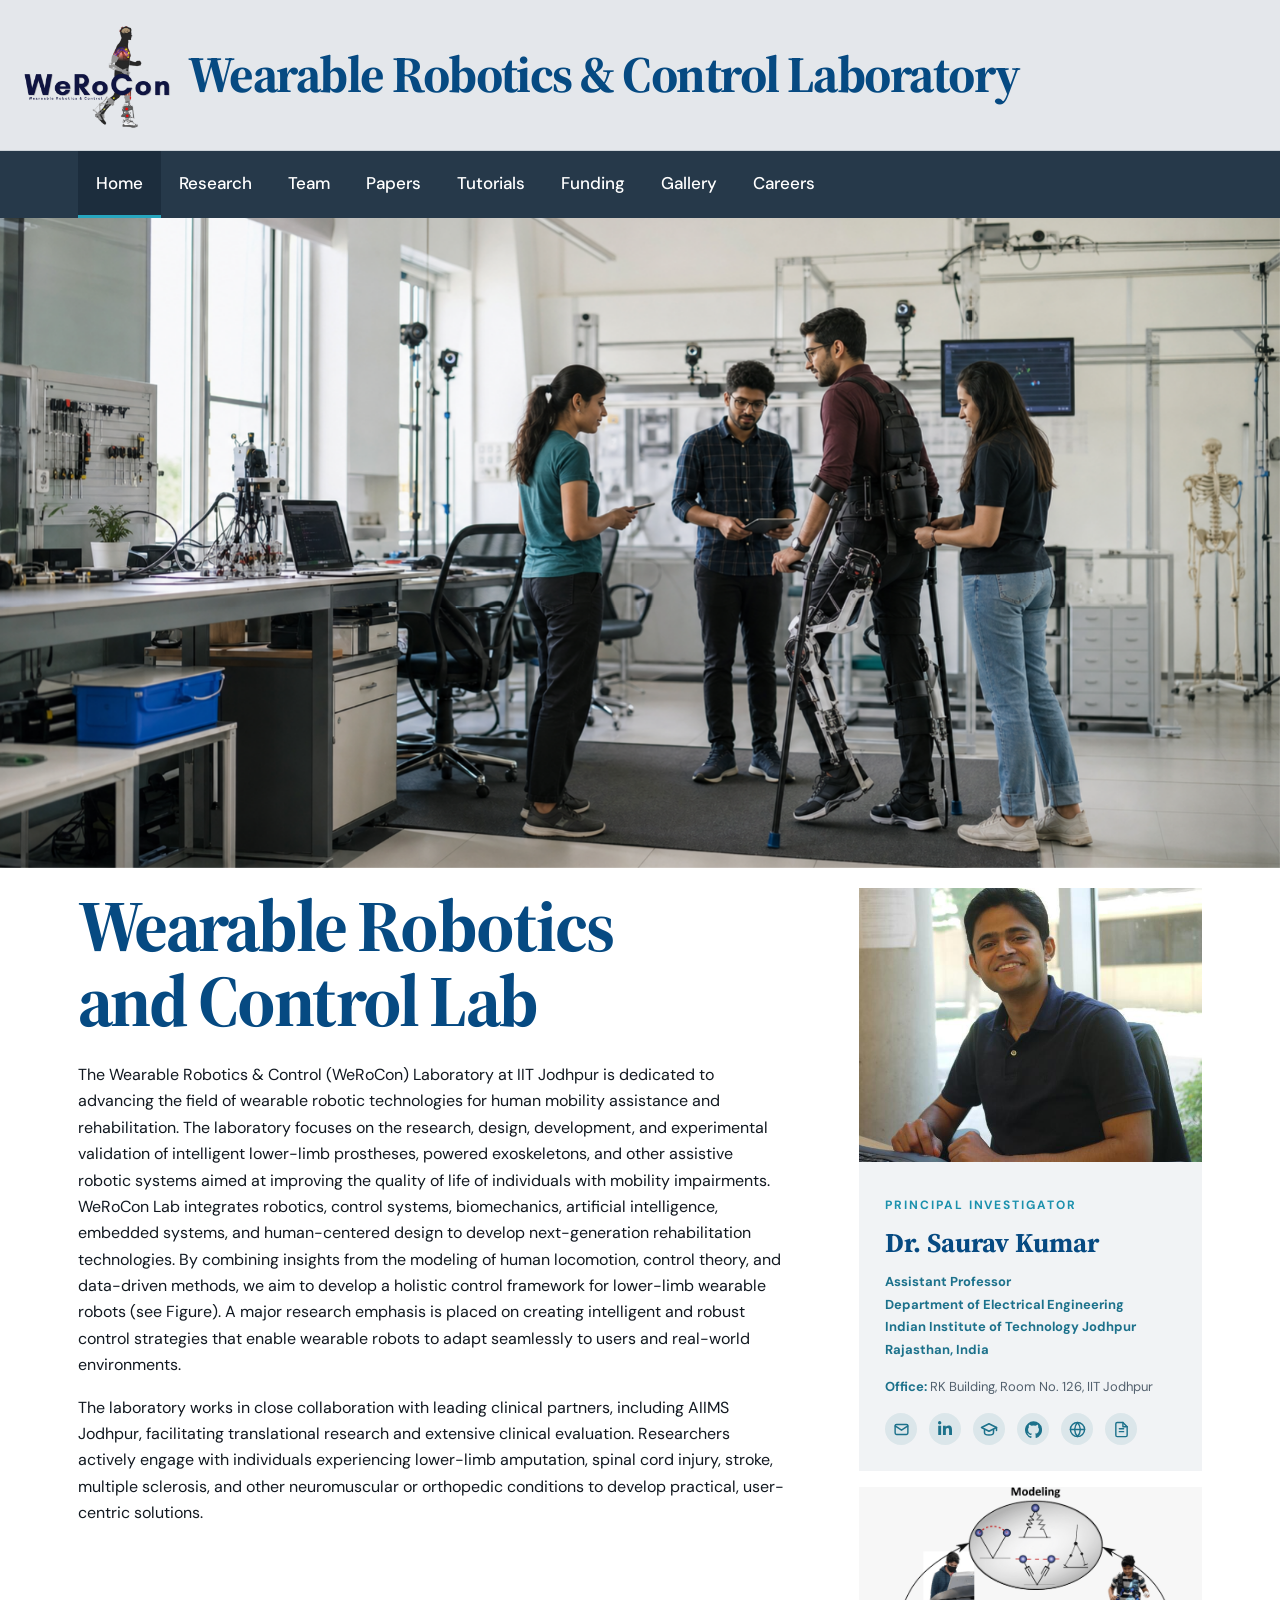
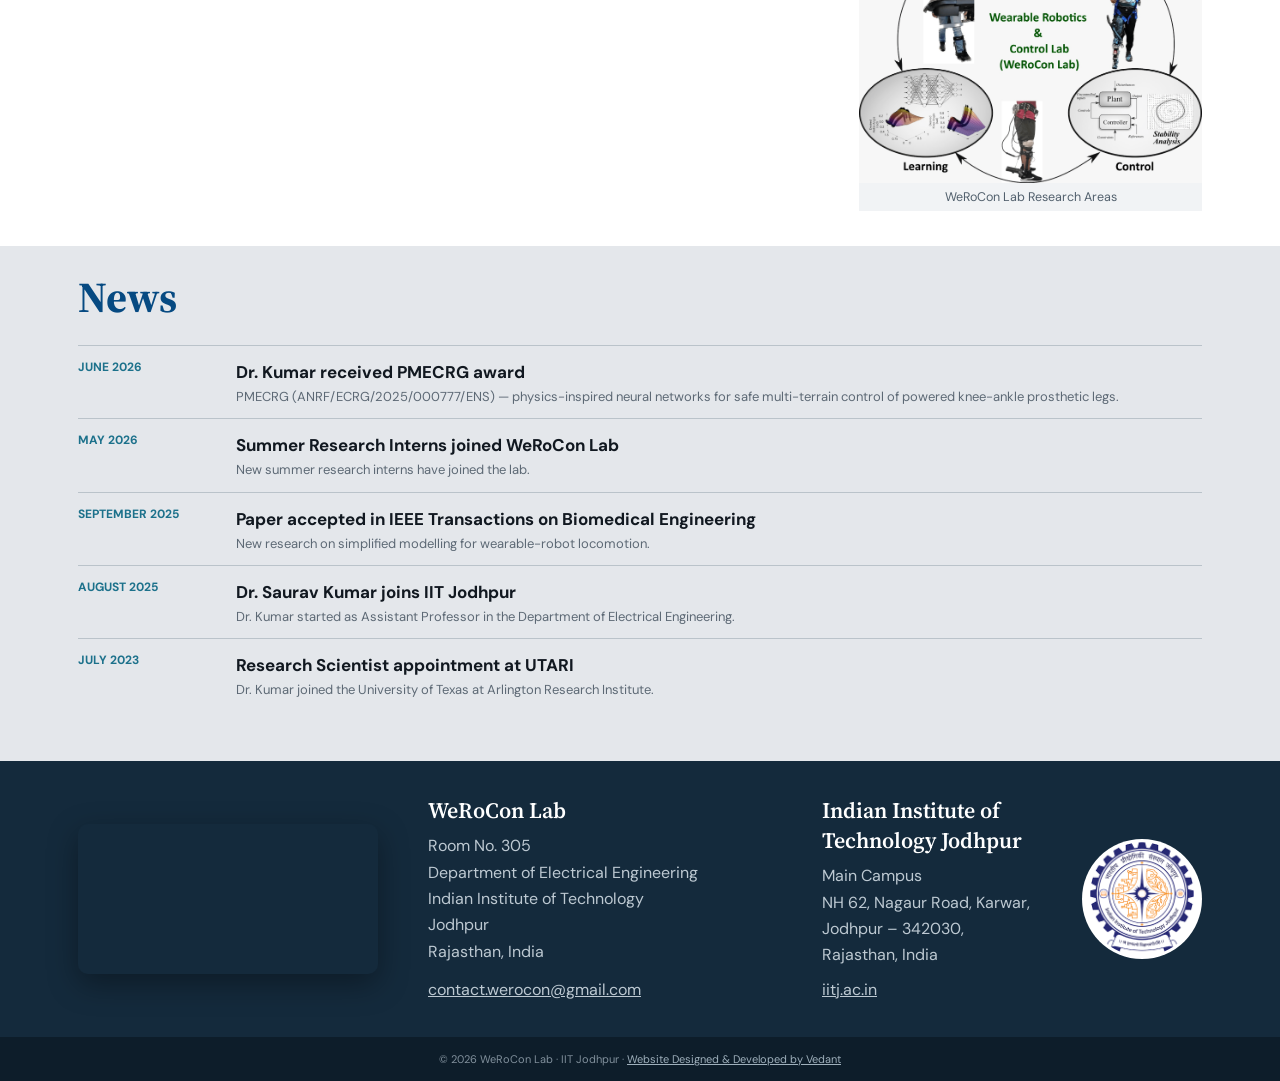
==== index.html @ 1700e0c8 "Refactor footer layout and styles for responsiveness Updated footer layout and styling for improved " ====
<!doctype html><html lang="en"><head><meta charset="utf-8"><meta name="viewport" content="width=device-width,initial-scale=1"><title>WeRoCon Lab | IIT Jodhpur</title><link rel="preconnect" href="https://fonts.googleapis.com"><link rel="preconnect" href="https://fonts.gstatic.com" crossorigin><link href="https://fonts.googleapis.com/css2?family=DM+Sans:wght@400;500;600;700&family=Source+Serif+4:wght@600;700&display=swap" rel="stylesheet"><style>
:root{--blue:#064a82;--black:#111820;--light:#e6e9ed;--muted:#5d6975;--line:#d8dee4;--max:1180px}*{box-sizing:border-box}body{margin:0;color:var(--black);font:16px/1.65 'DM Sans',sans-serif;background:white}a{text-decoration:none;color:inherit}.wrap{max-width:var(--max);margin:auto;padding-left:28px;padding-right:28px}.mast{background:#e4e7eb;border-bottom:1px solid #cbd2d8}.mast .wrap{max-width:none;padding-left:0;padding-right:28px}.mastin{min-height:110px;display:flex;align-items:center;gap:14px}.labmark{width:66px;height:66px}.title strong{display:block;color:var(--blue);font:700 clamp(22px,4vw,56px)/1.08 'Source Serif 4',serif;letter-spacing:-.03em;white-space:nowrap}.title span{color:#57636e;text-transform:uppercase;letter-spacing:.11em;font-size:12px}nav{background:#26394a;color:white;position:sticky;top:0;z-index:10}.navin{display:flex;flex-wrap:wrap}.navin a{padding:18px 18px;border-bottom:3px solid transparent;font-size:17px;font-weight:500}.navin a:hover,.navin a.active{background:#1c2d3d;border-bottom-color:#27a6bf}
.intro{display:grid;grid-template-columns:1.35fr .65fr;gap:70px;padding-top:20px;padding-bottom:35px}.eyebrow{color:#1c91ad;text-transform:uppercase;letter-spacing:.16em;font-weight:700;font-size:12px}h1,h2,h3{font-family:'Source Serif 4',serif}h1{color:var(--blue);font-size:clamp(43px,6vw,73px);line-height:1.02;letter-spacing:-.035em;margin:0 0 25px}.welcome .lead{font-size:20px;color:#435362}.welcome p{max-width:720px}.side-col{align-self:start;display:flex;flex-direction:column;gap:16px}.pi-card{background:#f1f3f5}.cycle-fig{margin:0;background:#f1f3f5;padding:0}.cycle-fig img{width:100%;height:auto;display:block}.cycle-fig figcaption{font-size:12.5px;color:#52606d;text-align:center;padding:4px 6px}.pi-card img{width:100%;aspect-ratio:1.25/1;object-fit:cover;object-position:center 25%}.pi-copy{padding:26px}.pi-card h2{color:var(--blue);font-size:27px;margin:5px 0;white-space:nowrap}.role{font-size:13px;color:#1c718b;font-weight:700;margin-bottom:17px}.pi-card p{font-size:14px;color:#52606d;margin-bottom:0}.profile{display:inline-block;color:var(--blue);font-weight:700;font-size:13px;margin-top:15px}.block{background:#e4e7eb;padding-top:16px;padding-bottom:50px}.block h2{color:var(--blue);font-size:43px;margin:0 0 12px}.socials{display:flex;gap:12px;margin-top:16px}.socials a{color:#1c718b;display:inline-flex;align-items:center;justify-content:center;width:32px;height:32px;border-radius:50%;background:rgba(28,113,139,.1);transition:color .15s ease,transform .15s ease,background .15s ease}.socials a:hover{background:rgba(6,74,130,.14);color:var(--blue);transform:translateY(-2px)}.socials svg{display:block}.pi-office{font-size:13px;color:#52606d;margin-top:14px}.pi-office b{color:#1c718b}.news-item{display:grid;grid-template-columns:130px 1fr;gap:28px;border-top:1px solid #bac3ca;padding:12px 0}.date{color:#1c718b;font-size:12px;font-weight:700}.news-item h3{font-family:'DM Sans';font-size:17px;margin:0 0 2px}.news-item p{color:var(--muted);font-size:13px;line-height:1.4;margin:0;white-space:nowrap;overflow:hidden;text-overflow:ellipsis}.tag{font-size:10px;letter-spacing:.1em;text-transform:uppercase;border:1px solid #aab4bd;border-radius:16px;padding:4px 10px;height:max-content}
footer{background:#142a3c;color:#d5dce2}
.footin{display:grid;grid-template-columns:auto 1fr auto;gap:50px;align-items:stretch;padding-top:26px;padding-bottom:26px}.lab-video{align-self:center}
.foot-link{display:inline-block;margin-top:8px}.address{display:flex;flex-direction:column;justify-content:space-between}.iitj .foot-body{display:flex;flex-direction:column;justify-content:space-between;flex:1}
.iitj{max-width:380px}
.lab-video{height:150px;width:auto;max-width:100%;border-radius:10px;display:block;box-shadow:0 10px 30px rgba(0,0,0,.35)}
.address small,.iitj small{display:block;color:#84a2b8;text-transform:uppercase;letter-spacing:.15em;margin-bottom:10px;font-size:12px}
.address strong{display:block;color:white;font:600 22px 'Source Serif 4';margin-bottom:8px}
.address p{margin:0;color:#bdc9d2}
.iitj b{display:block;font:600 22px 'Source Serif 4';color:white;margin-bottom:8px}
.iitj span{font-size:16px;color:#bdc9d2;line-height:1.65}
.iitj .official-logo{display:block;flex-shrink:0;width:120px;height:120px;object-fit:contain;background:white;border-radius:50%;padding:3px;margin-top:44px}
.copyright{background:#0d1d2a;text-align:center;padding:13px;color:#81909c;font-size:11px}
@media(max-width:820px){.intro{grid-template-columns:1fr;gap:45px}.side-col{max-width:520px}.news-item{grid-template-columns:1fr}.tag{display:none}.footin{grid-template-columns:1fr;padding-top:50px;padding-bottom:50px}.lab-video{height:auto;width:100%;max-width:420px}.iitj{justify-self:start;text-align:left}}@media(max-width:540px){.mastin{min-height:90px}.labmark{width:54px}.title strong{white-space:normal}.title span{font-size:9px}.navin a{padding:12px 10px;font-size:13px}.intro{padding-top:20px}.iitj .official-logo{width:80px;height:80px}}
</style>
<style>
/* Hero photo entrance + slow ambient zoom */
@keyframes heroEntrance{
  0%{opacity:0;transform:scale(1.08);filter:blur(6px);}
  100%{opacity:1;transform:scale(1);filter:blur(0);}
}
@keyframes heroDrift{
  0%{transform:scale(1) translateX(0);}
  50%{transform:scale(1.06) translateX(-1%);}
  100%{transform:scale(1) translateX(0);}
}
.hero-photo{
  animation:heroEntrance 1.4s cubic-bezier(.22,1,.36,1) both,
            heroDrift 18s ease-in-out 1.4s infinite;
  transform-origin:center;
  will-change:transform,opacity,filter;
}
@media (prefers-reduced-motion: reduce){
  .hero-photo{animation:none;}
}
</style><style>.brand-logo{width:240px;height:108px;object-fit:contain;object-position:left center}.hero-photo{display:block;width:100%;height:min(54vw,650px);min-height:340px;object-fit:cover;object-position:center}@media(max-width:540px){.brand-logo{width:165px;height:75px}.hero-photo{min-height:250px}}</style></head><body>
<header class="mast"><div class="mastin" style="padding-left:24px"><div style="display:flex;align-items:center;gap:14px"><img class="brand-logo" style="width:150px;height:auto;object-fit:contain" src="werocon-logo.png" alt="WeRoCon logo"><div class="title"><strong>Wearable Robotics &amp; Control Laboratory</strong></div></div></div></header>
<nav><div class="wrap navin"><a class="active" href="index.html">Home</a><a href="research.html">Research</a><a href="team.html">Team</a><a href="papers.html">Papers</a><a href="tutorials.html">Tutorials</a><a href="funding.html">Funding</a><a href="gallery.html">Gallery</a><a href="careers.html">Careers</a></div></nav><img class="hero-photo" src="lab-hero.png" alt="Researchers working with a wearable robot in the laboratory">
<main><section class="wrap intro"><article class="welcome"><h1>Wearable Robotics<br>and Control Lab</h1><p style="margin-bottom:0">The Wearable Robotics &amp; Control (WeRoCon) Laboratory at IIT Jodhpur is dedicated to advancing the field of wearable robotic technologies for human mobility assistance and rehabilitation. The laboratory focuses on the research, design, development, and experimental validation of intelligent lower-limb prostheses, powered exoskeletons, and other assistive robotic systems aimed at improving the quality of life of individuals with mobility impairments. WeRoCon Lab integrates robotics, control systems, biomechanics, artificial intelligence, embedded systems, and human-centered design to develop next-generation rehabilitation technologies. By combining insights from the modeling of human locomotion, control theory, and data-driven methods, we aim to develop a holistic control framework for lower-limb wearable robots (see Figure). A major research emphasis is placed on creating intelligent and robust control strategies that enable wearable robots to adapt seamlessly to users and real-world environments.</p><p>The laboratory works in close collaboration with leading clinical partners, including AIIMS Jodhpur, facilitating translational research and extensive clinical evaluation. Researchers actively engage with individuals experiencing lower-limb amputation, spinal cord injury, stroke, multiple sclerosis, and other neuromuscular or orthopedic conditions to develop practical, user-centric solutions.</p></article><aside class="side-col"><div class="pi-card"><img src="saurav.png" alt="Dr Saurav Kumar"><div class="pi-copy"><div class="eyebrow">Principal Investigator</div><h2>Dr. Saurav Kumar</h2><div class="role" style="line-height:1.75;margin-bottom:0">Assistant Professor<br>Department of Electrical Engineering<br>Indian Institute of Technology Jodhpur<br>Rajasthan, India</div><div class="pi-office"><b>Office:</b> RK Building, Room No. 126, IIT Jodhpur</div><div class="socials"><a href="mailto:sauravk@iitj.ac.in" aria-label="Email"><svg viewBox="0 0 24 24" width="17" height="17" fill="none" stroke="currentColor" stroke-width="2" stroke-linecap="round" stroke-linejoin="round" aria-hidden="true"><rect x="3" y="5" width="18" height="14" rx="2"/><path d="m3 7 9 6 9-6"/></svg></a><a href="https://www.linkedin.com/in/sauravk1/" target="_blank" rel="noreferrer" aria-label="LinkedIn"><svg viewBox="0 0 448 512" width="16" height="16" fill="currentColor" aria-hidden="true"><path d="M100.28 448H7.4V148.9h92.88zM53.79 108.1C24.09 108.1 0 83.5 0 53.8a53.79 53.79 0 0 1 107.58 0c0 29.7-24.1 54.3-53.79 54.3zM447.9 448h-92.68V302.4c0-34.7-.7-79.2-48.29-79.2-48.29 0-55.69 37.7-55.69 76.7V448h-92.78V148.9h89.08v40.8h1.3c12.4-23.5 42.69-48.3 87.88-48.3 94 0 111.28 61.9 111.28 142.3z"/></svg></a><a href="https://scholar.google.com/citations?user=i-DtMzcAAAAJ&amp;hl=en" target="_blank" rel="noreferrer" aria-label="Google Scholar"><svg viewBox="0 0 24 24" width="18" height="18" fill="none" stroke="currentColor" stroke-width="2" stroke-linecap="round" stroke-linejoin="round" aria-hidden="true"><path d="M22 10 12 5 2 10l10 5 10-5z"/><path d="M6 12.5V17c0 1.7 2.7 3 6 3s6-1.3 6-3v-4.5"/><path d="M22 10v4"/></svg></a><a href="https://github.com/sauravk" target="_blank" rel="noreferrer" aria-label="GitHub"><svg viewBox="0 0 24 24" width="17" height="17" fill="currentColor" aria-hidden="true"><path d="M12 .5a12 12 0 0 0-3.79 23.39c.6.11.82-.26.82-.58v-2.03c-3.34.72-4.04-1.61-4.04-1.61-.55-1.39-1.34-1.76-1.34-1.76-1.09-.75.08-.73.08-.73 1.21.08 1.84 1.24 1.84 1.24 1.07 1.83 2.81 1.3 3.49.99.11-.78.42-1.3.76-1.6-2.67-.3-5.47-1.33-5.47-5.93 0-1.31.47-2.38 1.24-3.22-.12-.31-.54-1.52.12-3.18 0 0 1.01-.32 3.3 1.23a11.5 11.5 0 0 1 6 0c2.29-1.55 3.3-1.23 3.3-1.23.66 1.66.24 2.87.12 3.18.77.84 1.24 1.91 1.24 3.22 0 4.61-2.81 5.63-5.49 5.93.43.37.82 1.1.82 2.22v3.29c0 .32.22.7.83.58A12 12 0 0 0 12 .5z"/></svg></a><a href="https://sites.google.com/view/sauravkr/home" target="_blank" rel="noreferrer" aria-label="Personal website"><svg viewBox="0 0 24 24" width="17" height="17" fill="none" stroke="currentColor" stroke-width="2" stroke-linecap="round" stroke-linejoin="round" aria-hidden="true"><circle cx="12" cy="12" r="10"/><path d="M2 12h20"/><path d="M12 2a15.3 15.3 0 0 1 4 10 15.3 15.3 0 0 1-4 10 15.3 15.3 0 0 1-4-10 15.3 15.3 0 0 1 4-10z"/></svg></a><a href="https://drive.google.com/file/d/1aX9AjcbVFB9gWeaWd67H2MQp5Xzf6XrU/view?usp=sharing" target="_blank" rel="noreferrer" aria-label="CV"><svg viewBox="0 0 24 24" width="17" height="17" fill="none" stroke="currentColor" stroke-width="2" stroke-linecap="round" stroke-linejoin="round" aria-hidden="true"><path d="M14 2H6a2 2 0 0 0-2 2v16a2 2 0 0 0 2 2h12a2 2 0 0 0 2-2V8z"/><path d="M14 2v6h6"/><path d="M9 15h6"/><path d="M9 11h6"/></svg></a></div></div></div><figure class="cycle-fig"><img src="lab-cycle.png" alt="WeRoCon Lab research cycle: modeling, learning and control of wearable robots"><figcaption>WeRoCon Lab Research Areas</figcaption></figure></aside></section>
<section class="block"><div class="wrap"><h2>News</h2><article class="news-item"><time class="date">JUNE 2026</time><div><h3><a href="https://prism.serbonline.in/SRProposalDetails/c30d04090302be18605d83a7a1416ad24b0103af0312696cb60ad847810763b3fa5cf920b20b4ebc3e819732959107619412895b3c735ddac4195c4193c9f748e2439c99993b70224e1d00e8aeb9c7fdfe79f48dcf55b22f5574cf79" target="_blank" rel="noreferrer" style="color:inherit">Dr. Kumar received PMECRG award</a></h3><p>PMECRG (ANRF/ECRG/2025/000777/ENS) — physics-inspired neural networks for safe multi-terrain control of powered knee-ankle prosthetic legs.</p></div></article><article class="news-item"><time class="date">MAY 2026</time><div><h3>Summer Research Interns joined WeRoCon Lab</h3><p>New summer research interns have joined the lab.</p></div></article><article class="news-item"><time class="date">SEPTEMBER 2025</time><div><h3>Paper accepted in IEEE Transactions on Biomedical Engineering</h3><p>New research on simplified modelling for wearable-robot locomotion.</p></div></article><article class="news-item"><time class="date">AUGUST 2025</time><div><h3><a href="https://iitj.ac.in/People/Profile/b95f072b-c6e6-429f-8061-eb2500a51876" target="_blank" rel="noreferrer" style="color:inherit">Dr. Saurav Kumar joins IIT Jodhpur</a></h3><p>Dr. Kumar started as Assistant Professor in the Department of Electrical Engineering.</p></div></article><article class="news-item"><time class="date">JULY 2023</time><div><h3>Research Scientist appointment at UTARI</h3><p>Dr. Kumar joined the University of Texas at Arlington Research Institute.</p></div></article></div></section>
</main>
<footer><div class="wrap footin" style="grid-template-columns:auto 1fr auto;gap:50px;padding-top:34px;padding-bottom:34px"><video class="lab-video" src="werocon-video.mp4" autoplay muted loop playsinline></video><div class="address"><div class="foot-body"><strong>WeRoCon Lab</strong><p>Room No. 305<br>Department of Electrical Engineering<br>Indian Institute of Technology<br>Jodhpur<br>Rajasthan, India</p></div><a class="foot-link" href="mailto:contact.werocon@gmail.com" style="color:#bdc9d2;text-decoration:underline">contact.werocon@gmail.com</a></div><div class="iitj" style="display:flex;align-items:stretch;gap:16px;text-align:left;flex-direction:row-reverse"><a href="https://www.iitj.ac.in/" target="_blank" rel="noreferrer" style="align-self:flex-start"><img class="official-logo" src="iitj-logo.png" alt="Official IIT Jodhpur logo"></a><div class="foot-body"><b>Indian Institute of Technology Jodhpur</b><span style="font-size:16px;color:#bdc9d2;line-height:1.65;display:block">Main Campus<br>NH 62, Nagaur Road, Karwar,<br>Jodhpur – 342030,<br>Rajasthan, India</span><a class="foot-link" href="https://www.iitj.ac.in/" target="_blank" rel="noreferrer" style="color:#bdc9d2;text-decoration:underline">iitj.ac.in</a></div></div></div><div class="copyright">© 2026 WeRoCon Lab · IIT Jodhpur · <a href="https://vedantxsh23.github.io/Portfolio_vedant/vedant-portfolio.html#projects" target="_blank" rel="noreferrer" style="color:#9fb0bc;text-decoration:underline">Website Designed &amp; Developed by Vedant</a></div></footer>
</body></html>
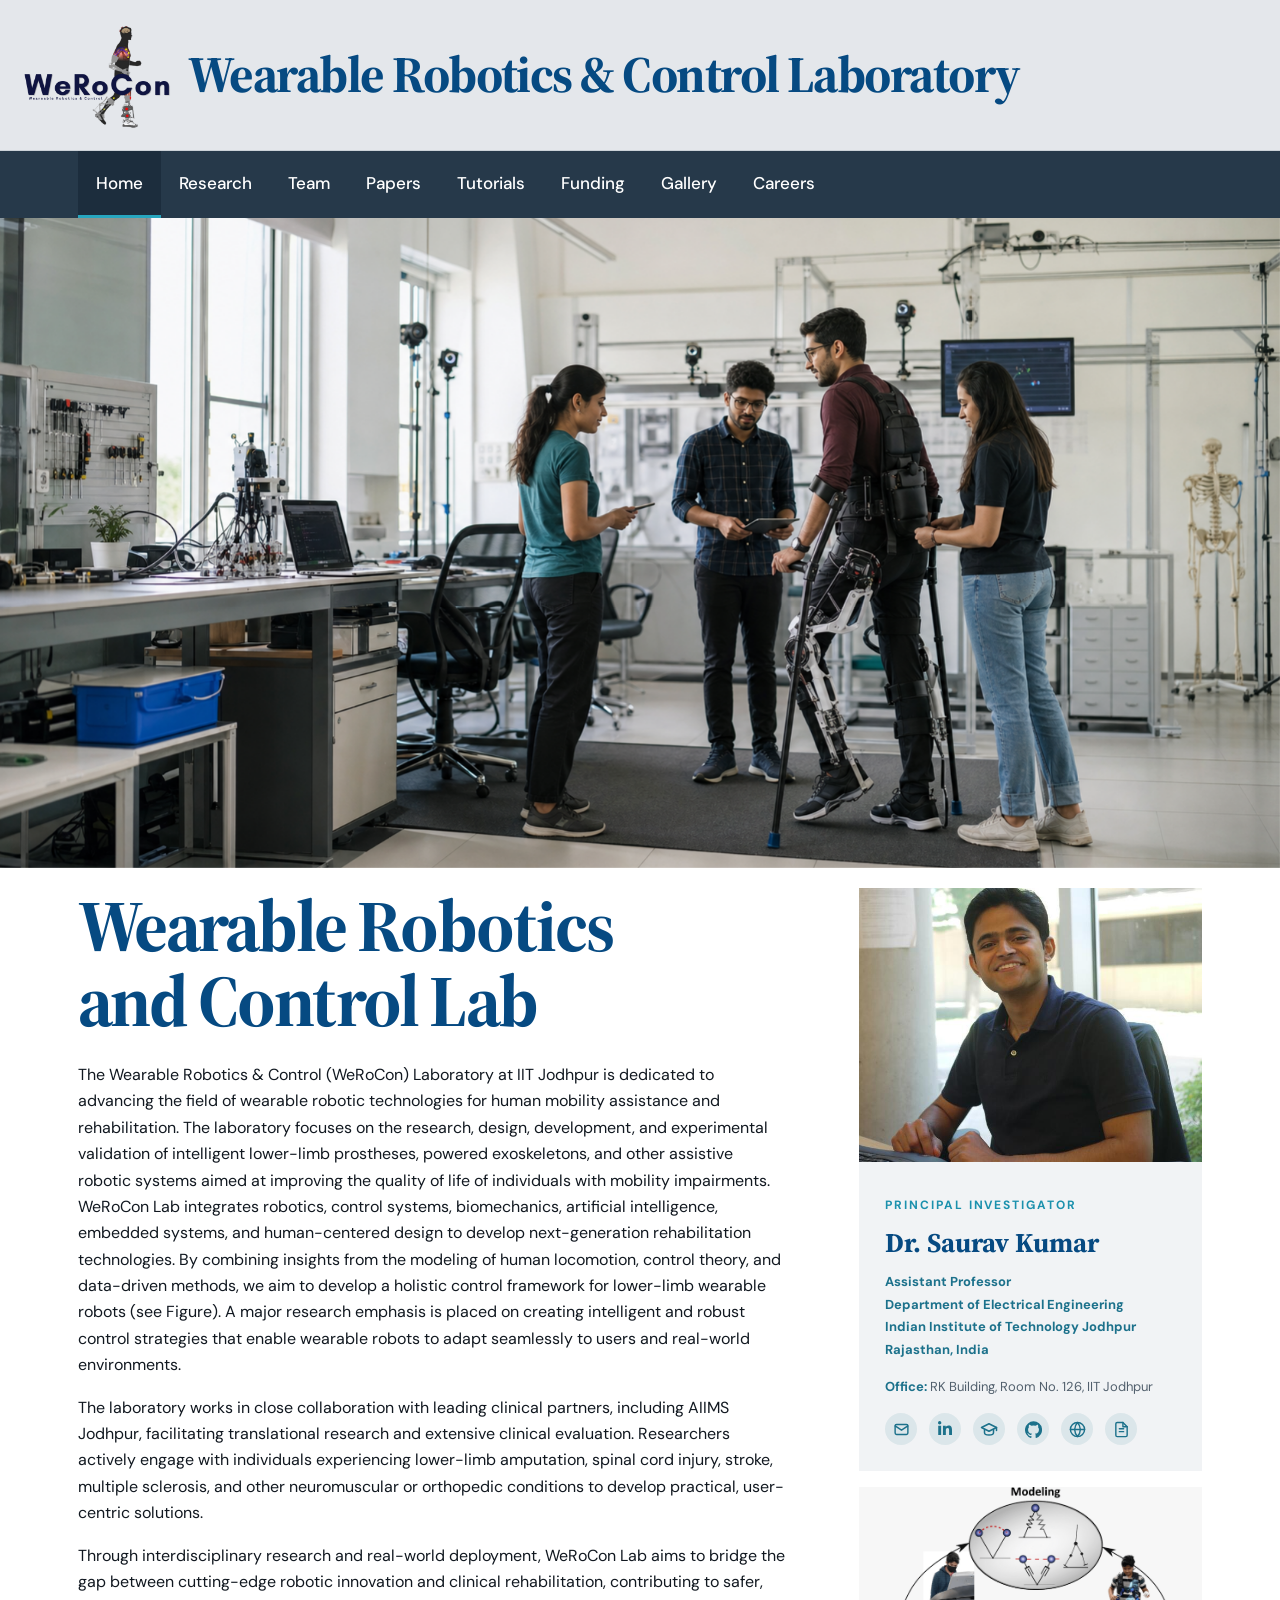
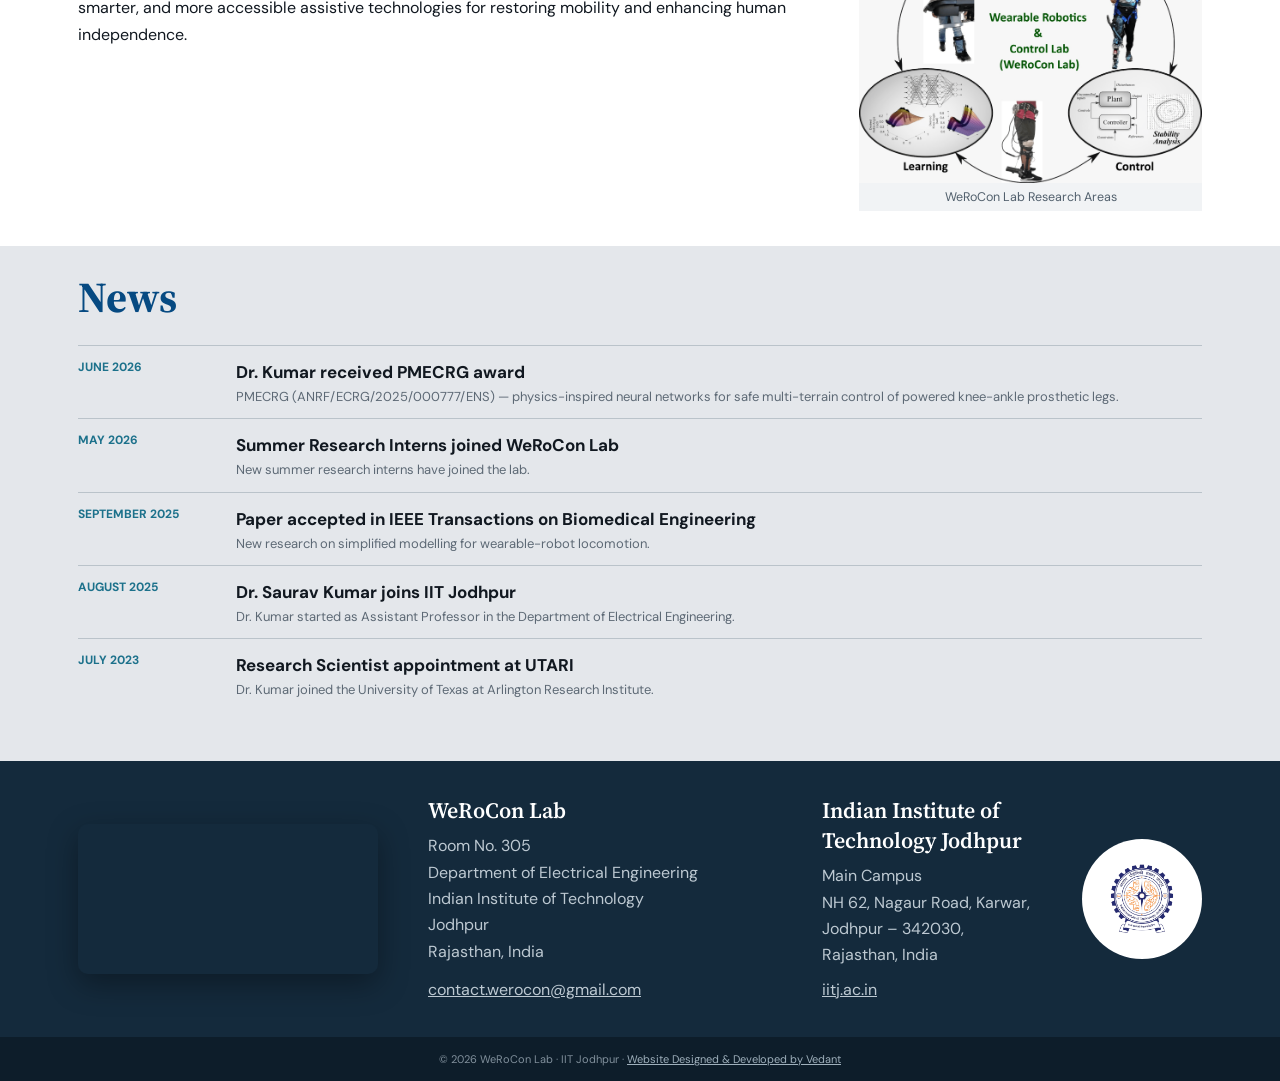
==== commit 7ee17197: "Fix HTML structure and add missing closing tags" ====
--- a/index.html
+++ b/index.html
@@ -38,7 +38,7 @@
 </style><style>.brand-logo{width:240px;height:108px;object-fit:contain;object-position:left center}.hero-photo{display:block;width:100%;height:min(54vw,650px);min-height:340px;object-fit:cover;object-position:center}@media(max-width:540px){.brand-logo{width:165px;height:75px}.hero-photo{min-height:250px}}</style></head><body>
 <header class="mast"><div class="mastin" style="padding-left:24px"><div style="display:flex;align-items:center;gap:14px"><img class="brand-logo" style="width:150px;height:auto;object-fit:contain" src="werocon-logo.png" alt="WeRoCon logo"><div class="title"><strong>Wearable Robotics &amp; Control Laboratory</strong></div></div></div></header>
 <nav><div class="wrap navin"><a class="active" href="index.html">Home</a><a href="research.html">Research</a><a href="team.html">Team</a><a href="papers.html">Papers</a><a href="tutorials.html">Tutorials</a><a href="funding.html">Funding</a><a href="gallery.html">Gallery</a><a href="careers.html">Careers</a></div></nav><img class="hero-photo" src="lab-hero.png" alt="Researchers working with a wearable robot in the laboratory">
-<main><section class="wrap intro"><article class="welcome"><h1>Wearable Robotics<br>and Control Lab</h1><p style="margin-bottom:0">The Wearable Robotics &amp; Control (WeRoCon) Laboratory at IIT Jodhpur is dedicated to advancing the field of wearable robotic technologies for human mobility assistance and rehabilitation. The laboratory focuses on the research, design, development, and experimental validation of intelligent lower-limb prostheses, powered exoskeletons, and other assistive robotic systems aimed at improving the quality of life of individuals with mobility impairments. WeRoCon Lab integrates robotics, control systems, biomechanics, artificial intelligence, embedded systems, and human-centered design to develop next-generation rehabilitation technologies. By combining insights from the modeling of human locomotion, control theory, and data-driven methods, we aim to develop a holistic control framework for lower-limb wearable robots (see Figure). A major research emphasis is placed on creating intelligent and robust control strategies that enable wearable robots to adapt seamlessly to users and real-world environments.</p><p>The laboratory works in close collaboration with leading clinical partners, including AIIMS Jodhpur, facilitating translational research and extensive clinical evaluation. Researchers actively engage with individuals experiencing lower-limb amputation, spinal cord injury, stroke, multiple sclerosis, and other neuromuscular or orthopedic conditions to develop practical, user-centric solutions.</p></article><aside class="side-col"><div class="pi-card"><img src="saurav.png" alt="Dr Saurav Kumar"><div class="pi-copy"><div class="eyebrow">Principal Investigator</div><h2>Dr. Saurav Kumar</h2><div class="role" style="line-height:1.75;margin-bottom:0">Assistant Professor<br>Department of Electrical Engineering<br>Indian Institute of Technology Jodhpur<br>Rajasthan, India</div><div class="pi-office"><b>Office:</b> RK Building, Room No. 126, IIT Jodhpur</div><div class="socials"><a href="mailto:sauravk@iitj.ac.in" aria-label="Email"><svg viewBox="0 0 24 24" width="17" height="17" fill="none" stroke="currentColor" stroke-width="2" stroke-linecap="round" stroke-linejoin="round" aria-hidden="true"><rect x="3" y="5" width="18" height="14" rx="2"/><path d="m3 7 9 6 9-6"/></svg></a><a href="https://www.linkedin.com/in/sauravk1/" target="_blank" rel="noreferrer" aria-label="LinkedIn"><svg viewBox="0 0 448 512" width="16" height="16" fill="currentColor" aria-hidden="true"><path d="M100.28 448H7.4V148.9h92.88zM53.79 108.1C24.09 108.1 0 83.5 0 53.8a53.79 53.79 0 0 1 107.58 0c0 29.7-24.1 54.3-53.79 54.3zM447.9 448h-92.68V302.4c0-34.7-.7-79.2-48.29-79.2-48.29 0-55.69 37.7-55.69 76.7V448h-92.78V148.9h89.08v40.8h1.3c12.4-23.5 42.69-48.3 87.88-48.3 94 0 111.28 61.9 111.28 142.3z"/></svg></a><a href="https://scholar.google.com/citations?user=i-DtMzcAAAAJ&amp;hl=en" target="_blank" rel="noreferrer" aria-label="Google Scholar"><svg viewBox="0 0 24 24" width="18" height="18" fill="none" stroke="currentColor" stroke-width="2" stroke-linecap="round" stroke-linejoin="round" aria-hidden="true"><path d="M22 10 12 5 2 10l10 5 10-5z"/><path d="M6 12.5V17c0 1.7 2.7 3 6 3s6-1.3 6-3v-4.5"/><path d="M22 10v4"/></svg></a><a href="https://github.com/sauravk" target="_blank" rel="noreferrer" aria-label="GitHub"><svg viewBox="0 0 24 24" width="17" height="17" fill="currentColor" aria-hidden="true"><path d="M12 .5a12 12 0 0 0-3.79 23.39c.6.11.82-.26.82-.58v-2.03c-3.34.72-4.04-1.61-4.04-1.61-.55-1.39-1.34-1.76-1.34-1.76-1.09-.75.08-.73.08-.73 1.21.08 1.84 1.24 1.84 1.24 1.07 1.83 2.81 1.3 3.49.99.11-.78.42-1.3.76-1.6-2.67-.3-5.47-1.33-5.47-5.93 0-1.31.47-2.38 1.24-3.22-.12-.31-.54-1.52.12-3.18 0 0 1.01-.32 3.3 1.23a11.5 11.5 0 0 1 6 0c2.29-1.55 3.3-1.23 3.3-1.23.66 1.66.24 2.87.12 3.18.77.84 1.24 1.91 1.24 3.22 0 4.61-2.81 5.63-5.49 5.93.43.37.82 1.1.82 2.22v3.29c0 .32.22.7.83.58A12 12 0 0 0 12 .5z"/></svg></a><a href="https://sites.google.com/view/sauravkr/home" target="_blank" rel="noreferrer" aria-label="Personal website"><svg viewBox="0 0 24 24" width="17" height="17" fill="none" stroke="currentColor" stroke-width="2" stroke-linecap="round" stroke-linejoin="round" aria-hidden="true"><circle cx="12" cy="12" r="10"/><path d="M2 12h20"/><path d="M12 2a15.3 15.3 0 0 1 4 10 15.3 15.3 0 0 1-4 10 15.3 15.3 0 0 1-4-10 15.3 15.3 0 0 1 4-10z"/></svg></a><a href="https://drive.google.com/file/d/1aX9AjcbVFB9gWeaWd67H2MQp5Xzf6XrU/view?usp=sharing" target="_blank" rel="noreferrer" aria-label="CV"><svg viewBox="0 0 24 24" width="17" height="17" fill="none" stroke="currentColor" stroke-width="2" stroke-linecap="round" stroke-linejoin="round" aria-hidden="true"><path d="M14 2H6a2 2 0 0 0-2 2v16a2 2 0 0 0 2 2h12a2 2 0 0 0 2-2V8z"/><path d="M14 2v6h6"/><path d="M9 15h6"/><path d="M9 11h6"/></svg></a></div></div></div><figure class="cycle-fig"><img src="lab-cycle.png" alt="WeRoCon Lab research cycle: modeling, learning and control of wearable robots"><figcaption>WeRoCon Lab Research Areas</figcaption></figure></aside></section>
+<main><section class="wrap intro"><article class="welcome"><h1>Wearable Robotics<br>and Control Lab</h1><p style="margin-bottom:0">The Wearable Robotics &amp; Control (WeRoCon) Laboratory at IIT Jodhpur is dedicated to advancing the field of wearable robotic technologies for human mobility assistance and rehabilitation. The laboratory focuses on the research, design, development, and experimental validation of intelligent lower-limb prostheses, powered exoskeletons, and other assistive robotic systems aimed at improving the quality of life of individuals with mobility impairments. WeRoCon Lab integrates robotics, control systems, biomechanics, artificial intelligence, embedded systems, and human-centered design to develop next-generation rehabilitation technologies. By combining insights from the modeling of human locomotion, control theory, and data-driven methods, we aim to develop a holistic control framework for lower-limb wearable robots (see Figure). A major research emphasis is placed on creating intelligent and robust control strategies that enable wearable robots to adapt seamlessly to users and real-world environments.</p><p>The laboratory works in close collaboration with leading clinical partners, including AIIMS Jodhpur, facilitating translational research and extensive clinical evaluation. Researchers actively engage with individuals experiencing lower-limb amputation, spinal cord injury, stroke, multiple sclerosis, and other neuromuscular or orthopedic conditions to develop practical, user-centric solutions.</p><p>Through interdisciplinary research and real-world deployment, WeRoCon Lab aims to bridge the gap between cutting-edge robotic innovation and clinical rehabilitation, contributing to safer, smarter, and more accessible assistive technologies for restoring mobility and enhancing human independence.</p></article><aside class="side-col"><div class="pi-card"><img src="saurav.png" alt="Dr Saurav Kumar"><div class="pi-copy"><div class="eyebrow">Principal Investigator</div><h2>Dr. Saurav Kumar</h2><div class="role" style="line-height:1.75;margin-bottom:0">Assistant Professor<br>Department of Electrical Engineering<br>Indian Institute of Technology Jodhpur<br>Rajasthan, India</div><div class="pi-office"><b>Office:</b> RK Building, Room No. 126, IIT Jodhpur</div><div class="socials"><a href="mailto:sauravk@iitj.ac.in" aria-label="Email"><svg viewBox="0 0 24 24" width="17" height="17" fill="none" stroke="currentColor" stroke-width="2" stroke-linecap="round" stroke-linejoin="round" aria-hidden="true"><rect x="3" y="5" width="18" height="14" rx="2"/><path d="m3 7 9 6 9-6"/></svg></a><a href="https://www.linkedin.com/in/sauravk1/" target="_blank" rel="noreferrer" aria-label="LinkedIn"><svg viewBox="0 0 448 512" width="16" height="16" fill="currentColor" aria-hidden="true"><path d="M100.28 448H7.4V148.9h92.88zM53.79 108.1C24.09 108.1 0 83.5 0 53.8a53.79 53.79 0 0 1 107.58 0c0 29.7-24.1 54.3-53.79 54.3zM447.9 448h-92.68V302.4c0-34.7-.7-79.2-48.29-79.2-48.29 0-55.69 37.7-55.69 76.7V448h-92.78V148.9h89.08v40.8h1.3c12.4-23.5 42.69-48.3 87.88-48.3 94 0 111.28 61.9 111.28 142.3z"/></svg></a><a href="https://scholar.google.com/citations?user=i-DtMzcAAAAJ&amp;hl=en" target="_blank" rel="noreferrer" aria-label="Google Scholar"><svg viewBox="0 0 24 24" width="18" height="18" fill="none" stroke="currentColor" stroke-width="2" stroke-linecap="round" stroke-linejoin="round" aria-hidden="true"><path d="M22 10 12 5 2 10l10 5 10-5z"/><path d="M6 12.5V17c0 1.7 2.7 3 6 3s6-1.3 6-3v-4.5"/><path d="M22 10v4"/></svg></a><a href="https://github.com/sauravk" target="_blank" rel="noreferrer" aria-label="GitHub"><svg viewBox="0 0 24 24" width="17" height="17" fill="currentColor" aria-hidden="true"><path d="M12 .5a12 12 0 0 0-3.79 23.39c.6.11.82-.26.82-.58v-2.03c-3.34.72-4.04-1.61-4.04-1.61-.55-1.39-1.34-1.76-1.34-1.76-1.09-.75.08-.73.08-.73 1.21.08 1.84 1.24 1.84 1.24 1.07 1.83 2.81 1.3 3.49.99.11-.78.42-1.3.76-1.6-2.67-.3-5.47-1.33-5.47-5.93 0-1.31.47-2.38 1.24-3.22-.12-.31-.54-1.52.12-3.18 0 0 1.01-.32 3.3 1.23a11.5 11.5 0 0 1 6 0c2.29-1.55 3.3-1.23 3.3-1.23.66 1.66.24 2.87.12 3.18.77.84 1.24 1.91 1.24 3.22 0 4.61-2.81 5.63-5.49 5.93.43.37.82 1.1.82 2.22v3.29c0 .32.22.7.83.58A12 12 0 0 0 12 .5z"/></svg></a><a href="https://sites.google.com/view/sauravkr/home" target="_blank" rel="noreferrer" aria-label="Personal website"><svg viewBox="0 0 24 24" width="17" height="17" fill="none" stroke="currentColor" stroke-width="2" stroke-linecap="round" stroke-linejoin="round" aria-hidden="true"><circle cx="12" cy="12" r="10"/><path d="M2 12h20"/><path d="M12 2a15.3 15.3 0 0 1 4 10 15.3 15.3 0 0 1-4 10 15.3 15.3 0 0 1-4-10 15.3 15.3 0 0 1 4-10z"/></svg></a><a href="https://drive.google.com/file/d/1aX9AjcbVFB9gWeaWd67H2MQp5Xzf6XrU/view?usp=sharing" target="_blank" rel="noreferrer" aria-label="CV"><svg viewBox="0 0 24 24" width="17" height="17" fill="none" stroke="currentColor" stroke-width="2" stroke-linecap="round" stroke-linejoin="round" aria-hidden="true"><path d="M14 2H6a2 2 0 0 0-2 2v16a2 2 0 0 0 2 2h12a2 2 0 0 0 2-2V8z"/><path d="M14 2v6h6"/><path d="M9 15h6"/><path d="M9 11h6"/></svg></a></div></div></div><figure class="cycle-fig"><img src="lab-cycle.png" alt="WeRoCon Lab research cycle: modeling, learning and control of wearable robots"><figcaption>WeRoCon Lab Research Areas</figcaption></figure></aside></section>
 <section class="block"><div class="wrap"><h2>News</h2><article class="news-item"><time class="date">JUNE 2026</time><div><h3><a href="https://prism.serbonline.in/SRProposalDetails/c30d04090302be18605d83a7a1416ad24b0103af0312696cb60ad847810763b3fa5cf920b20b4ebc3e819732959107619412895b3c735ddac4195c4193c9f748e2439c99993b70224e1d00e8aeb9c7fdfe79f48dcf55b22f5574cf79" target="_blank" rel="noreferrer" style="color:inherit">Dr. Kumar received PMECRG award</a></h3><p>PMECRG (ANRF/ECRG/2025/000777/ENS) — physics-inspired neural networks for safe multi-terrain control of powered knee-ankle prosthetic legs.</p></div></article><article class="news-item"><time class="date">MAY 2026</time><div><h3>Summer Research Interns joined WeRoCon Lab</h3><p>New summer research interns have joined the lab.</p></div></article><article class="news-item"><time class="date">SEPTEMBER 2025</time><div><h3>Paper accepted in IEEE Transactions on Biomedical Engineering</h3><p>New research on simplified modelling for wearable-robot locomotion.</p></div></article><article class="news-item"><time class="date">AUGUST 2025</time><div><h3><a href="https://iitj.ac.in/People/Profile/b95f072b-c6e6-429f-8061-eb2500a51876" target="_blank" rel="noreferrer" style="color:inherit">Dr. Saurav Kumar joins IIT Jodhpur</a></h3><p>Dr. Kumar started as Assistant Professor in the Department of Electrical Engineering.</p></div></article><article class="news-item"><time class="date">JULY 2023</time><div><h3>Research Scientist appointment at UTARI</h3><p>Dr. Kumar joined the University of Texas at Arlington Research Institute.</p></div></article></div></section>
 </main>
 <footer><div class="wrap footin" style="grid-template-columns:auto 1fr auto;gap:50px;padding-top:34px;padding-bottom:34px"><video class="lab-video" src="werocon-video.mp4" autoplay muted loop playsinline></video><div class="address"><div class="foot-body"><strong>WeRoCon Lab</strong><p>Room No. 305<br>Department of Electrical Engineering<br>Indian Institute of Technology<br>Jodhpur<br>Rajasthan, India</p></div><a class="foot-link" href="mailto:contact.werocon@gmail.com" style="color:#bdc9d2;text-decoration:underline">contact.werocon@gmail.com</a></div><div class="iitj" style="display:flex;align-items:stretch;gap:16px;text-align:left;flex-direction:row-reverse"><a href="https://www.iitj.ac.in/" target="_blank" rel="noreferrer" style="align-self:flex-start"><img class="official-logo" src="iitj-logo.png" alt="Official IIT Jodhpur logo"></a><div class="foot-body"><b>Indian Institute of Technology Jodhpur</b><span style="font-size:16px;color:#bdc9d2;line-height:1.65;display:block">Main Campus<br>NH 62, Nagaur Road, Karwar,<br>Jodhpur – 342030,<br>Rajasthan, India</span><a class="foot-link" href="https://www.iitj.ac.in/" target="_blank" rel="noreferrer" style="color:#bdc9d2;text-decoration:underline">iitj.ac.in</a></div></div></div><div class="copyright">© 2026 WeRoCon Lab · IIT Jodhpur · <a href="https://vedantxsh23.github.io/Portfolio_vedant/vedant-portfolio.html#projects" target="_blank" rel="noreferrer" style="color:#9fb0bc;text-decoration:underline">Website Designed &amp; Developed by Vedant</a></div></footer>
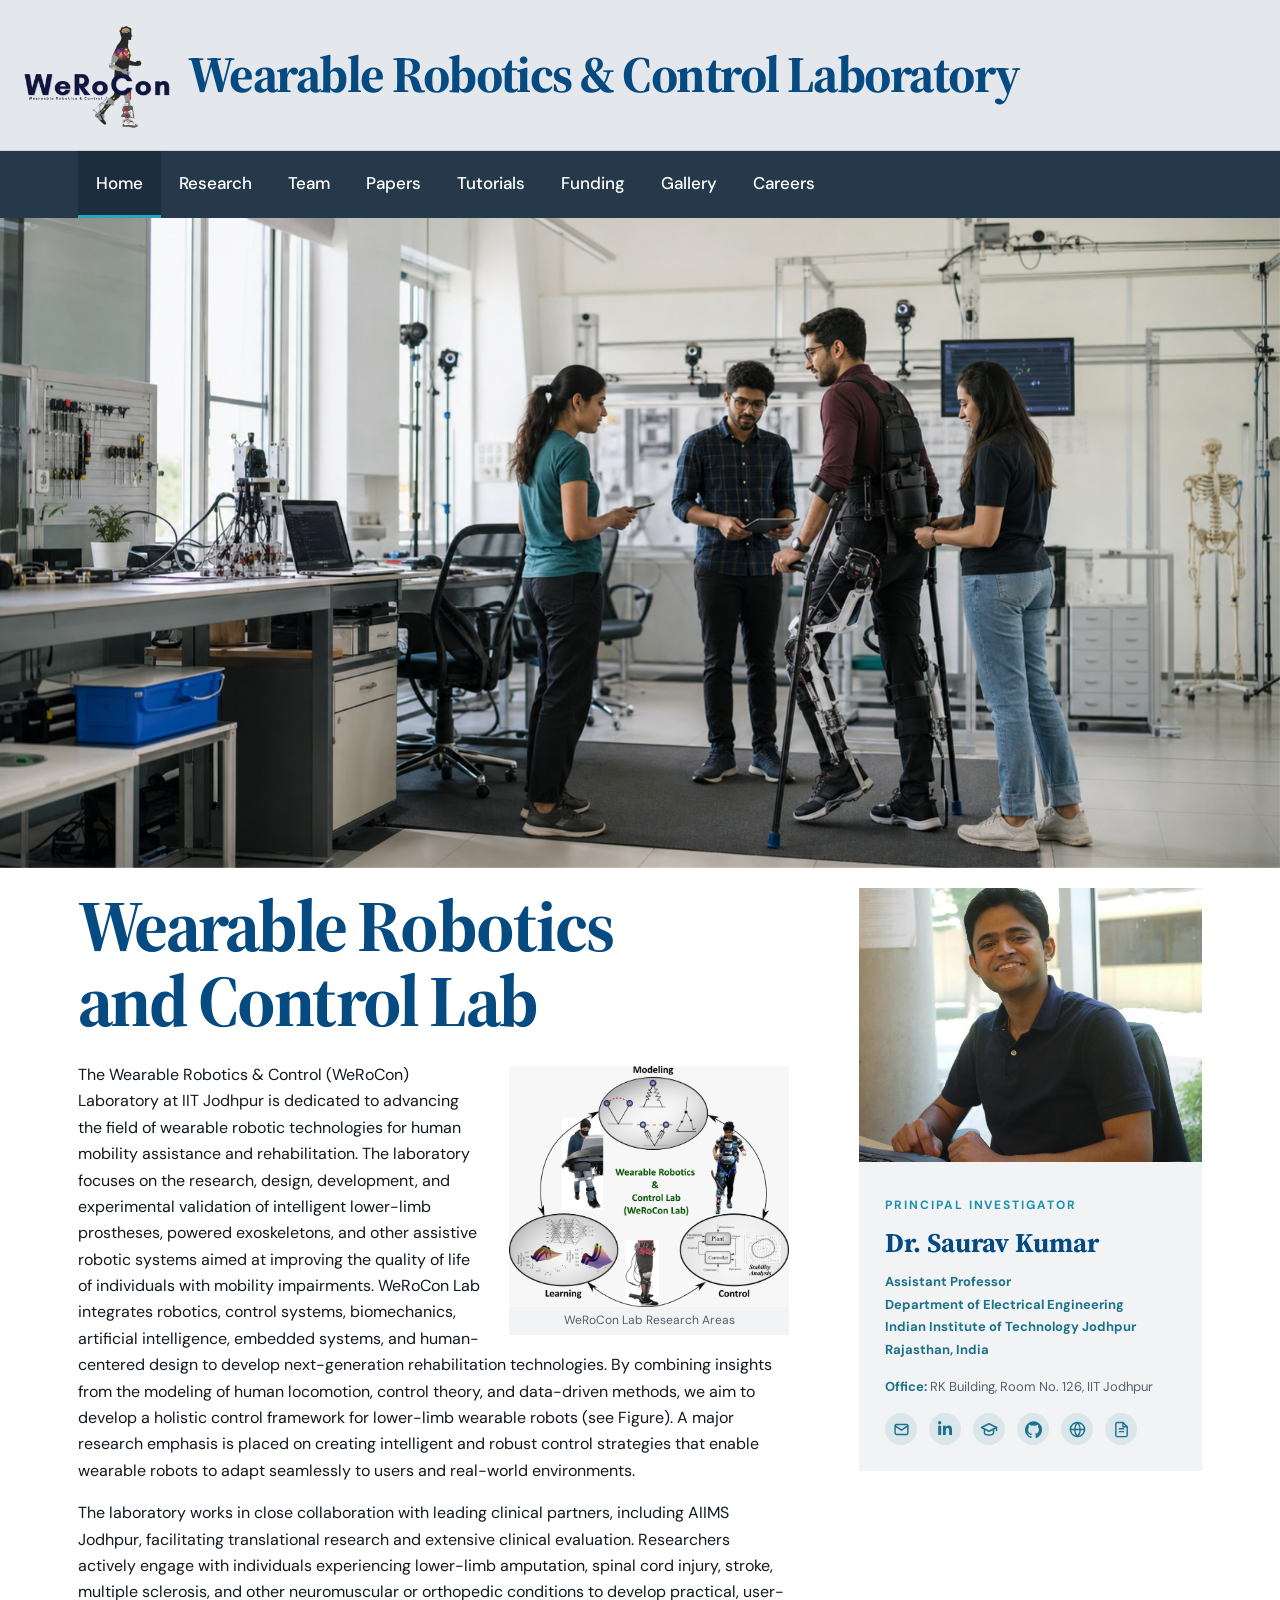
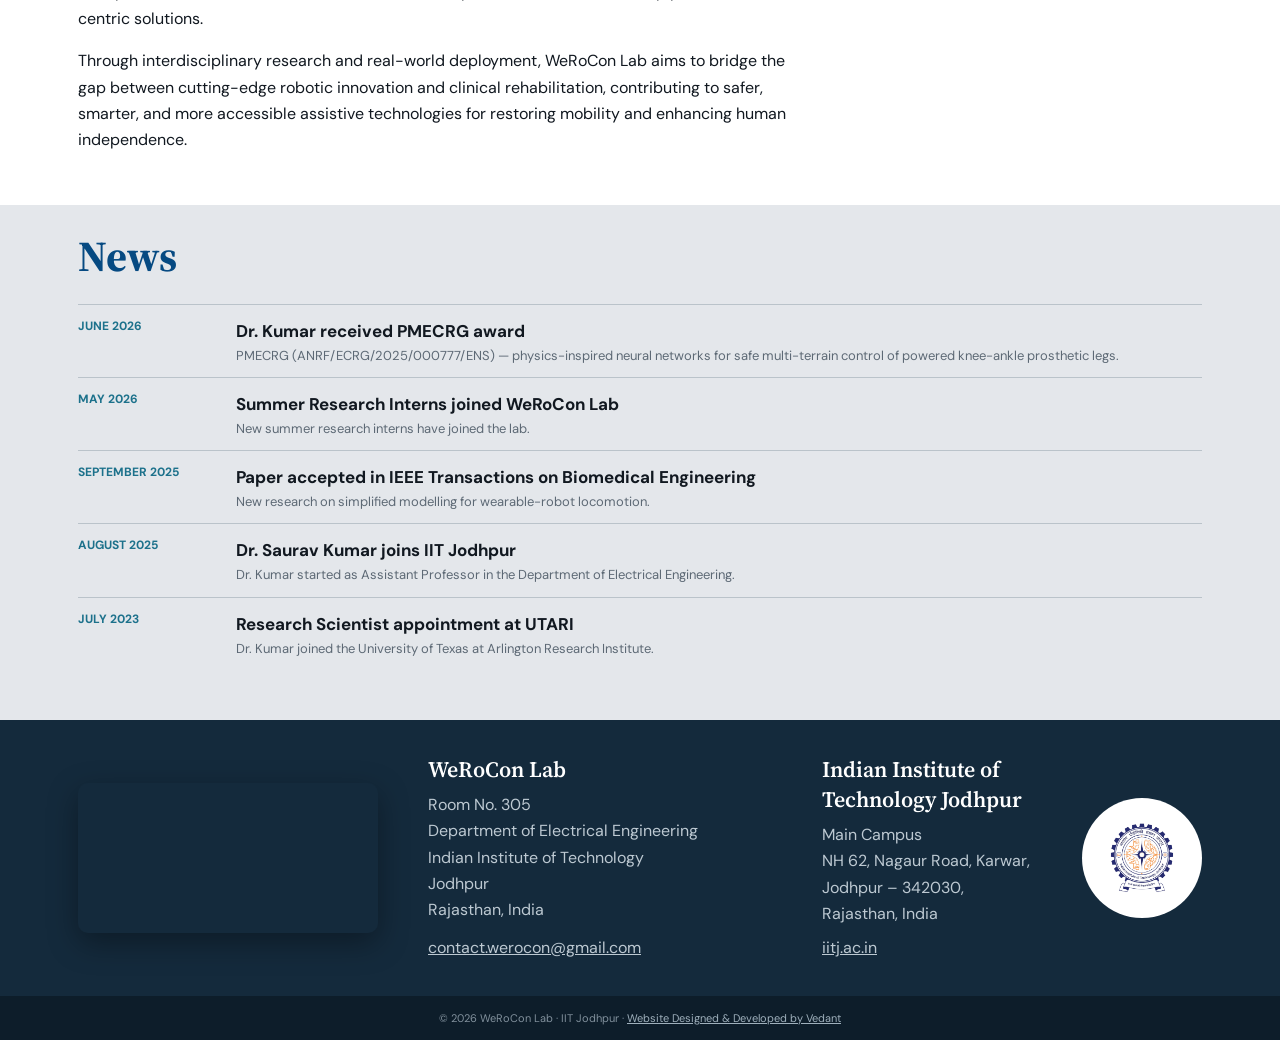
==== commit 1759cea4: "Refactor HTML structure and styles for clarity" ====
--- a/index.html
+++ b/index.html
@@ -1,6 +1,6 @@
 <!doctype html><html lang="en"><head><meta charset="utf-8"><meta name="viewport" content="width=device-width,initial-scale=1"><title>WeRoCon Lab | IIT Jodhpur</title><link rel="preconnect" href="https://fonts.googleapis.com"><link rel="preconnect" href="https://fonts.gstatic.com" crossorigin><link href="https://fonts.googleapis.com/css2?family=DM+Sans:wght@400;500;600;700&family=Source+Serif+4:wght@600;700&display=swap" rel="stylesheet"><style>
 :root{--blue:#064a82;--black:#111820;--light:#e6e9ed;--muted:#5d6975;--line:#d8dee4;--max:1180px}*{box-sizing:border-box}body{margin:0;color:var(--black);font:16px/1.65 'DM Sans',sans-serif;background:white}a{text-decoration:none;color:inherit}.wrap{max-width:var(--max);margin:auto;padding-left:28px;padding-right:28px}.mast{background:#e4e7eb;border-bottom:1px solid #cbd2d8}.mast .wrap{max-width:none;padding-left:0;padding-right:28px}.mastin{min-height:110px;display:flex;align-items:center;gap:14px}.labmark{width:66px;height:66px}.title strong{display:block;color:var(--blue);font:700 clamp(22px,4vw,56px)/1.08 'Source Serif 4',serif;letter-spacing:-.03em;white-space:nowrap}.title span{color:#57636e;text-transform:uppercase;letter-spacing:.11em;font-size:12px}nav{background:#26394a;color:white;position:sticky;top:0;z-index:10}.navin{display:flex;flex-wrap:wrap}.navin a{padding:18px 18px;border-bottom:3px solid transparent;font-size:17px;font-weight:500}.navin a:hover,.navin a.active{background:#1c2d3d;border-bottom-color:#27a6bf}
-.intro{display:grid;grid-template-columns:1.35fr .65fr;gap:70px;padding-top:20px;padding-bottom:35px}.eyebrow{color:#1c91ad;text-transform:uppercase;letter-spacing:.16em;font-weight:700;font-size:12px}h1,h2,h3{font-family:'Source Serif 4',serif}h1{color:var(--blue);font-size:clamp(43px,6vw,73px);line-height:1.02;letter-spacing:-.035em;margin:0 0 25px}.welcome .lead{font-size:20px;color:#435362}.welcome p{max-width:720px}.side-col{align-self:start;display:flex;flex-direction:column;gap:16px}.pi-card{background:#f1f3f5}.cycle-fig{margin:0;background:#f1f3f5;padding:0}.cycle-fig img{width:100%;height:auto;display:block}.cycle-fig figcaption{font-size:12.5px;color:#52606d;text-align:center;padding:4px 6px}.pi-card img{width:100%;aspect-ratio:1.25/1;object-fit:cover;object-position:center 25%}.pi-copy{padding:26px}.pi-card h2{color:var(--blue);font-size:27px;margin:5px 0;white-space:nowrap}.role{font-size:13px;color:#1c718b;font-weight:700;margin-bottom:17px}.pi-card p{font-size:14px;color:#52606d;margin-bottom:0}.profile{display:inline-block;color:var(--blue);font-weight:700;font-size:13px;margin-top:15px}.block{background:#e4e7eb;padding-top:16px;padding-bottom:50px}.block h2{color:var(--blue);font-size:43px;margin:0 0 12px}.socials{display:flex;gap:12px;margin-top:16px}.socials a{color:#1c718b;display:inline-flex;align-items:center;justify-content:center;width:32px;height:32px;border-radius:50%;background:rgba(28,113,139,.1);transition:color .15s ease,transform .15s ease,background .15s ease}.socials a:hover{background:rgba(6,74,130,.14);color:var(--blue);transform:translateY(-2px)}.socials svg{display:block}.pi-office{font-size:13px;color:#52606d;margin-top:14px}.pi-office b{color:#1c718b}.news-item{display:grid;grid-template-columns:130px 1fr;gap:28px;border-top:1px solid #bac3ca;padding:12px 0}.date{color:#1c718b;font-size:12px;font-weight:700}.news-item h3{font-family:'DM Sans';font-size:17px;margin:0 0 2px}.news-item p{color:var(--muted);font-size:13px;line-height:1.4;margin:0;white-space:nowrap;overflow:hidden;text-overflow:ellipsis}.tag{font-size:10px;letter-spacing:.1em;text-transform:uppercase;border:1px solid #aab4bd;border-radius:16px;padding:4px 10px;height:max-content}
+.intro{display:grid;grid-template-columns:1.35fr .65fr;gap:70px;padding-top:20px;padding-bottom:35px}.eyebrow{color:#1c91ad;text-transform:uppercase;letter-spacing:.16em;font-weight:700;font-size:12px}h1,h2,h3{font-family:'Source Serif 4',serif}h1{color:var(--blue);font-size:clamp(43px,6vw,73px);line-height:1.02;letter-spacing:-.035em;margin:0 0 25px}.welcome .lead{font-size:20px;color:#435362}.welcome p{max-width:720px}.side-col{align-self:start;display:flex;flex-direction:column;gap:16px}.pi-card{background:#f1f3f5}.cycle-fig{margin:0;background:#f1f3f5;padding:0}.cycle-fig img{width:100%;height:auto;display:block}.cycle-fig figcaption{font-size:12.5px;color:#52606d;text-align:center;padding:4px 6px}.cycle-fig-inline{float:right;width:280px;max-width:40%;margin:4px 0 14px 24px;background:#f1f3f5}.cycle-fig-inline img{width:100%;height:auto;display:block}.cycle-fig-inline figcaption{font-size:12px;color:#52606d;text-align:center;padding:4px 6px}.pi-card img{width:100%;aspect-ratio:1.25/1;object-fit:cover;object-position:center 25%}.pi-copy{padding:26px}.pi-card h2{color:var(--blue);font-size:27px;margin:5px 0;white-space:nowrap}.role{font-size:13px;color:#1c718b;font-weight:700;margin-bottom:17px}.pi-card p{font-size:14px;color:#52606d;margin-bottom:0}.profile{display:inline-block;color:var(--blue);font-weight:700;font-size:13px;margin-top:15px}.block{background:#e4e7eb;padding-top:16px;padding-bottom:50px}.block h2{color:var(--blue);font-size:43px;margin:0 0 12px}.socials{display:flex;gap:12px;margin-top:16px}.socials a{color:#1c718b;display:inline-flex;align-items:center;justify-content:center;width:32px;height:32px;border-radius:50%;background:rgba(28,113,139,.1);transition:color .15s ease,transform .15s ease,background .15s ease}.socials a:hover{background:rgba(6,74,130,.14);color:var(--blue);transform:translateY(-2px)}.socials svg{display:block}.pi-office{font-size:13px;color:#52606d;margin-top:14px}.pi-office b{color:#1c718b}.news-item{display:grid;grid-template-columns:130px 1fr;gap:28px;border-top:1px solid #bac3ca;padding:12px 0}.date{color:#1c718b;font-size:12px;font-weight:700}.news-item h3{font-family:'DM Sans';font-size:17px;margin:0 0 2px}.news-item p{color:var(--muted);font-size:13px;line-height:1.4;margin:0;white-space:nowrap;overflow:hidden;text-overflow:ellipsis}.tag{font-size:10px;letter-spacing:.1em;text-transform:uppercase;border:1px solid #aab4bd;border-radius:16px;padding:4px 10px;height:max-content}
 footer{background:#142a3c;color:#d5dce2}
 .footin{display:grid;grid-template-columns:auto 1fr auto;gap:50px;align-items:stretch;padding-top:26px;padding-bottom:26px}.lab-video{align-self:center}
 .foot-link{display:inline-block;margin-top:8px}.address{display:flex;flex-direction:column;justify-content:space-between}.iitj .foot-body{display:flex;flex-direction:column;justify-content:space-between;flex:1}
@@ -13,7 +13,7 @@
 .iitj span{font-size:16px;color:#bdc9d2;line-height:1.65}
 .iitj .official-logo{display:block;flex-shrink:0;width:120px;height:120px;object-fit:contain;background:white;border-radius:50%;padding:3px;margin-top:44px}
 .copyright{background:#0d1d2a;text-align:center;padding:13px;color:#81909c;font-size:11px}
-@media(max-width:820px){.intro{grid-template-columns:1fr;gap:45px}.side-col{max-width:520px}.news-item{grid-template-columns:1fr}.tag{display:none}.footin{grid-template-columns:1fr;padding-top:50px;padding-bottom:50px}.lab-video{height:auto;width:100%;max-width:420px}.iitj{justify-self:start;text-align:left}}@media(max-width:540px){.mastin{min-height:90px}.labmark{width:54px}.title strong{white-space:normal}.title span{font-size:9px}.navin a{padding:12px 10px;font-size:13px}.intro{padding-top:20px}.iitj .official-logo{width:80px;height:80px}}
+@media(max-width:820px){.intro{grid-template-columns:1fr;gap:45px}.side-col{max-width:520px}.cycle-fig-inline{float:none;width:100%;max-width:340px;margin:0 auto 18px}.news-item{grid-template-columns:1fr}.tag{display:none}.footin{grid-template-columns:1fr;padding-top:50px;padding-bottom:50px}.lab-video{height:auto;width:100%;max-width:420px}.iitj{justify-self:start;text-align:left}}@media(max-width:540px){.mastin{min-height:90px}.labmark{width:54px}.title strong{white-space:normal}.title span{font-size:9px}.navin a{padding:12px 10px;font-size:13px}.intro{padding-top:20px}.iitj .official-logo{width:80px;height:80px}}
 </style>
 <style>
 /* Hero photo entrance + slow ambient zoom */
@@ -38,7 +38,7 @@
 </style><style>.brand-logo{width:240px;height:108px;object-fit:contain;object-position:left center}.hero-photo{display:block;width:100%;height:min(54vw,650px);min-height:340px;object-fit:cover;object-position:center}@media(max-width:540px){.brand-logo{width:165px;height:75px}.hero-photo{min-height:250px}}</style></head><body>
 <header class="mast"><div class="mastin" style="padding-left:24px"><div style="display:flex;align-items:center;gap:14px"><img class="brand-logo" style="width:150px;height:auto;object-fit:contain" src="werocon-logo.png" alt="WeRoCon logo"><div class="title"><strong>Wearable Robotics &amp; Control Laboratory</strong></div></div></div></header>
 <nav><div class="wrap navin"><a class="active" href="index.html">Home</a><a href="research.html">Research</a><a href="team.html">Team</a><a href="papers.html">Papers</a><a href="tutorials.html">Tutorials</a><a href="funding.html">Funding</a><a href="gallery.html">Gallery</a><a href="careers.html">Careers</a></div></nav><img class="hero-photo" src="lab-hero.png" alt="Researchers working with a wearable robot in the laboratory">
-<main><section class="wrap intro"><article class="welcome"><h1>Wearable Robotics<br>and Control Lab</h1><p style="margin-bottom:0">The Wearable Robotics &amp; Control (WeRoCon) Laboratory at IIT Jodhpur is dedicated to advancing the field of wearable robotic technologies for human mobility assistance and rehabilitation. The laboratory focuses on the research, design, development, and experimental validation of intelligent lower-limb prostheses, powered exoskeletons, and other assistive robotic systems aimed at improving the quality of life of individuals with mobility impairments. WeRoCon Lab integrates robotics, control systems, biomechanics, artificial intelligence, embedded systems, and human-centered design to develop next-generation rehabilitation technologies. By combining insights from the modeling of human locomotion, control theory, and data-driven methods, we aim to develop a holistic control framework for lower-limb wearable robots (see Figure). A major research emphasis is placed on creating intelligent and robust control strategies that enable wearable robots to adapt seamlessly to users and real-world environments.</p><p>The laboratory works in close collaboration with leading clinical partners, including AIIMS Jodhpur, facilitating translational research and extensive clinical evaluation. Researchers actively engage with individuals experiencing lower-limb amputation, spinal cord injury, stroke, multiple sclerosis, and other neuromuscular or orthopedic conditions to develop practical, user-centric solutions.</p><p>Through interdisciplinary research and real-world deployment, WeRoCon Lab aims to bridge the gap between cutting-edge robotic innovation and clinical rehabilitation, contributing to safer, smarter, and more accessible assistive technologies for restoring mobility and enhancing human independence.</p></article><aside class="side-col"><div class="pi-card"><img src="saurav.png" alt="Dr Saurav Kumar"><div class="pi-copy"><div class="eyebrow">Principal Investigator</div><h2>Dr. Saurav Kumar</h2><div class="role" style="line-height:1.75;margin-bottom:0">Assistant Professor<br>Department of Electrical Engineering<br>Indian Institute of Technology Jodhpur<br>Rajasthan, India</div><div class="pi-office"><b>Office:</b> RK Building, Room No. 126, IIT Jodhpur</div><div class="socials"><a href="mailto:sauravk@iitj.ac.in" aria-label="Email"><svg viewBox="0 0 24 24" width="17" height="17" fill="none" stroke="currentColor" stroke-width="2" stroke-linecap="round" stroke-linejoin="round" aria-hidden="true"><rect x="3" y="5" width="18" height="14" rx="2"/><path d="m3 7 9 6 9-6"/></svg></a><a href="https://www.linkedin.com/in/sauravk1/" target="_blank" rel="noreferrer" aria-label="LinkedIn"><svg viewBox="0 0 448 512" width="16" height="16" fill="currentColor" aria-hidden="true"><path d="M100.28 448H7.4V148.9h92.88zM53.79 108.1C24.09 108.1 0 83.5 0 53.8a53.79 53.79 0 0 1 107.58 0c0 29.7-24.1 54.3-53.79 54.3zM447.9 448h-92.68V302.4c0-34.7-.7-79.2-48.29-79.2-48.29 0-55.69 37.7-55.69 76.7V448h-92.78V148.9h89.08v40.8h1.3c12.4-23.5 42.69-48.3 87.88-48.3 94 0 111.28 61.9 111.28 142.3z"/></svg></a><a href="https://scholar.google.com/citations?user=i-DtMzcAAAAJ&amp;hl=en" target="_blank" rel="noreferrer" aria-label="Google Scholar"><svg viewBox="0 0 24 24" width="18" height="18" fill="none" stroke="currentColor" stroke-width="2" stroke-linecap="round" stroke-linejoin="round" aria-hidden="true"><path d="M22 10 12 5 2 10l10 5 10-5z"/><path d="M6 12.5V17c0 1.7 2.7 3 6 3s6-1.3 6-3v-4.5"/><path d="M22 10v4"/></svg></a><a href="https://github.com/sauravk" target="_blank" rel="noreferrer" aria-label="GitHub"><svg viewBox="0 0 24 24" width="17" height="17" fill="currentColor" aria-hidden="true"><path d="M12 .5a12 12 0 0 0-3.79 23.39c.6.11.82-.26.82-.58v-2.03c-3.34.72-4.04-1.61-4.04-1.61-.55-1.39-1.34-1.76-1.34-1.76-1.09-.75.08-.73.08-.73 1.21.08 1.84 1.24 1.84 1.24 1.07 1.83 2.81 1.3 3.49.99.11-.78.42-1.3.76-1.6-2.67-.3-5.47-1.33-5.47-5.93 0-1.31.47-2.38 1.24-3.22-.12-.31-.54-1.52.12-3.18 0 0 1.01-.32 3.3 1.23a11.5 11.5 0 0 1 6 0c2.29-1.55 3.3-1.23 3.3-1.23.66 1.66.24 2.87.12 3.18.77.84 1.24 1.91 1.24 3.22 0 4.61-2.81 5.63-5.49 5.93.43.37.82 1.1.82 2.22v3.29c0 .32.22.7.83.58A12 12 0 0 0 12 .5z"/></svg></a><a href="https://sites.google.com/view/sauravkr/home" target="_blank" rel="noreferrer" aria-label="Personal website"><svg viewBox="0 0 24 24" width="17" height="17" fill="none" stroke="currentColor" stroke-width="2" stroke-linecap="round" stroke-linejoin="round" aria-hidden="true"><circle cx="12" cy="12" r="10"/><path d="M2 12h20"/><path d="M12 2a15.3 15.3 0 0 1 4 10 15.3 15.3 0 0 1-4 10 15.3 15.3 0 0 1-4-10 15.3 15.3 0 0 1 4-10z"/></svg></a><a href="https://drive.google.com/file/d/1aX9AjcbVFB9gWeaWd67H2MQp5Xzf6XrU/view?usp=sharing" target="_blank" rel="noreferrer" aria-label="CV"><svg viewBox="0 0 24 24" width="17" height="17" fill="none" stroke="currentColor" stroke-width="2" stroke-linecap="round" stroke-linejoin="round" aria-hidden="true"><path d="M14 2H6a2 2 0 0 0-2 2v16a2 2 0 0 0 2 2h12a2 2 0 0 0 2-2V8z"/><path d="M14 2v6h6"/><path d="M9 15h6"/><path d="M9 11h6"/></svg></a></div></div></div><figure class="cycle-fig"><img src="lab-cycle.png" alt="WeRoCon Lab research cycle: modeling, learning and control of wearable robots"><figcaption>WeRoCon Lab Research Areas</figcaption></figure></aside></section>
+<main><section class="wrap intro"><article class="welcome"><h1>Wearable Robotics<br>and Control Lab</h1><figure class="cycle-fig-inline"><img src="lab-cycle.png" alt="WeRoCon Lab research cycle: modeling, learning and control of wearable robots"><figcaption>WeRoCon Lab Research Areas</figcaption></figure><p style="margin-bottom:0">The Wearable Robotics &amp; Control (WeRoCon) Laboratory at IIT Jodhpur is dedicated to advancing the field of wearable robotic technologies for human mobility assistance and rehabilitation. The laboratory focuses on the research, design, development, and experimental validation of intelligent lower-limb prostheses, powered exoskeletons, and other assistive robotic systems aimed at improving the quality of life of individuals with mobility impairments. WeRoCon Lab integrates robotics, control systems, biomechanics, artificial intelligence, embedded systems, and human-centered design to develop next-generation rehabilitation technologies. By combining insights from the modeling of human locomotion, control theory, and data-driven methods, we aim to develop a holistic control framework for lower-limb wearable robots (see Figure). A major research emphasis is placed on creating intelligent and robust control strategies that enable wearable robots to adapt seamlessly to users and real-world environments.</p><p>The laboratory works in close collaboration with leading clinical partners, including AIIMS Jodhpur, facilitating translational research and extensive clinical evaluation. Researchers actively engage with individuals experiencing lower-limb amputation, spinal cord injury, stroke, multiple sclerosis, and other neuromuscular or orthopedic conditions to develop practical, user-centric solutions.</p><p>Through interdisciplinary research and real-world deployment, WeRoCon Lab aims to bridge the gap between cutting-edge robotic innovation and clinical rehabilitation, contributing to safer, smarter, and more accessible assistive technologies for restoring mobility and enhancing human independence.</p></article><aside class="side-col"><div class="pi-card"><img src="saurav.png" alt="Dr Saurav Kumar"><div class="pi-copy"><div class="eyebrow">Principal Investigator</div><h2>Dr. Saurav Kumar</h2><div class="role" style="line-height:1.75;margin-bottom:0">Assistant Professor<br>Department of Electrical Engineering<br>Indian Institute of Technology Jodhpur<br>Rajasthan, India</div><div class="pi-office"><b>Office:</b> RK Building, Room No. 126, IIT Jodhpur</div><div class="socials"><a href="mailto:sauravk@iitj.ac.in" aria-label="Email"><svg viewBox="0 0 24 24" width="17" height="17" fill="none" stroke="currentColor" stroke-width="2" stroke-linecap="round" stroke-linejoin="round" aria-hidden="true"><rect x="3" y="5" width="18" height="14" rx="2"/><path d="m3 7 9 6 9-6"/></svg></a><a href="https://www.linkedin.com/in/sauravk1/" target="_blank" rel="noreferrer" aria-label="LinkedIn"><svg viewBox="0 0 448 512" width="16" height="16" fill="currentColor" aria-hidden="true"><path d="M100.28 448H7.4V148.9h92.88zM53.79 108.1C24.09 108.1 0 83.5 0 53.8a53.79 53.79 0 0 1 107.58 0c0 29.7-24.1 54.3-53.79 54.3zM447.9 448h-92.68V302.4c0-34.7-.7-79.2-48.29-79.2-48.29 0-55.69 37.7-55.69 76.7V448h-92.78V148.9h89.08v40.8h1.3c12.4-23.5 42.69-48.3 87.88-48.3 94 0 111.28 61.9 111.28 142.3z"/></svg></a><a href="https://scholar.google.com/citations?user=i-DtMzcAAAAJ&amp;hl=en" target="_blank" rel="noreferrer" aria-label="Google Scholar"><svg viewBox="0 0 24 24" width="18" height="18" fill="none" stroke="currentColor" stroke-width="2" stroke-linecap="round" stroke-linejoin="round" aria-hidden="true"><path d="M22 10 12 5 2 10l10 5 10-5z"/><path d="M6 12.5V17c0 1.7 2.7 3 6 3s6-1.3 6-3v-4.5"/><path d="M22 10v4"/></svg></a><a href="https://github.com/sauravk" target="_blank" rel="noreferrer" aria-label="GitHub"><svg viewBox="0 0 24 24" width="17" height="17" fill="currentColor" aria-hidden="true"><path d="M12 .5a12 12 0 0 0-3.79 23.39c.6.11.82-.26.82-.58v-2.03c-3.34.72-4.04-1.61-4.04-1.61-.55-1.39-1.34-1.76-1.34-1.76-1.09-.75.08-.73.08-.73 1.21.08 1.84 1.24 1.84 1.24 1.07 1.83 2.81 1.3 3.49.99.11-.78.42-1.3.76-1.6-2.67-.3-5.47-1.33-5.47-5.93 0-1.31.47-2.38 1.24-3.22-.12-.31-.54-1.52.12-3.18 0 0 1.01-.32 3.3 1.23a11.5 11.5 0 0 1 6 0c2.29-1.55 3.3-1.23 3.3-1.23.66 1.66.24 2.87.12 3.18.77.84 1.24 1.91 1.24 3.22 0 4.61-2.81 5.63-5.49 5.93.43.37.82 1.1.82 2.22v3.29c0 .32.22.7.83.58A12 12 0 0 0 12 .5z"/></svg></a><a href="https://sites.google.com/view/sauravkr/home" target="_blank" rel="noreferrer" aria-label="Personal website"><svg viewBox="0 0 24 24" width="17" height="17" fill="none" stroke="currentColor" stroke-width="2" stroke-linecap="round" stroke-linejoin="round" aria-hidden="true"><circle cx="12" cy="12" r="10"/><path d="M2 12h20"/><path d="M12 2a15.3 15.3 0 0 1 4 10 15.3 15.3 0 0 1-4 10 15.3 15.3 0 0 1-4-10 15.3 15.3 0 0 1 4-10z"/></svg></a><a href="https://drive.google.com/file/d/1aX9AjcbVFB9gWeaWd67H2MQp5Xzf6XrU/view?usp=sharing" target="_blank" rel="noreferrer" aria-label="CV"><svg viewBox="0 0 24 24" width="17" height="17" fill="none" stroke="currentColor" stroke-width="2" stroke-linecap="round" stroke-linejoin="round" aria-hidden="true"><path d="M14 2H6a2 2 0 0 0-2 2v16a2 2 0 0 0 2 2h12a2 2 0 0 0 2-2V8z"/><path d="M14 2v6h6"/><path d="M9 15h6"/><path d="M9 11h6"/></svg></a></div></div></div></aside></section>
 <section class="block"><div class="wrap"><h2>News</h2><article class="news-item"><time class="date">JUNE 2026</time><div><h3><a href="https://prism.serbonline.in/SRProposalDetails/c30d04090302be18605d83a7a1416ad24b0103af0312696cb60ad847810763b3fa5cf920b20b4ebc3e819732959107619412895b3c735ddac4195c4193c9f748e2439c99993b70224e1d00e8aeb9c7fdfe79f48dcf55b22f5574cf79" target="_blank" rel="noreferrer" style="color:inherit">Dr. Kumar received PMECRG award</a></h3><p>PMECRG (ANRF/ECRG/2025/000777/ENS) — physics-inspired neural networks for safe multi-terrain control of powered knee-ankle prosthetic legs.</p></div></article><article class="news-item"><time class="date">MAY 2026</time><div><h3>Summer Research Interns joined WeRoCon Lab</h3><p>New summer research interns have joined the lab.</p></div></article><article class="news-item"><time class="date">SEPTEMBER 2025</time><div><h3>Paper accepted in IEEE Transactions on Biomedical Engineering</h3><p>New research on simplified modelling for wearable-robot locomotion.</p></div></article><article class="news-item"><time class="date">AUGUST 2025</time><div><h3><a href="https://iitj.ac.in/People/Profile/b95f072b-c6e6-429f-8061-eb2500a51876" target="_blank" rel="noreferrer" style="color:inherit">Dr. Saurav Kumar joins IIT Jodhpur</a></h3><p>Dr. Kumar started as Assistant Professor in the Department of Electrical Engineering.</p></div></article><article class="news-item"><time class="date">JULY 2023</time><div><h3>Research Scientist appointment at UTARI</h3><p>Dr. Kumar joined the University of Texas at Arlington Research Institute.</p></div></article></div></section>
 </main>
 <footer><div class="wrap footin" style="grid-template-columns:auto 1fr auto;gap:50px;padding-top:34px;padding-bottom:34px"><video class="lab-video" src="werocon-video.mp4" autoplay muted loop playsinline></video><div class="address"><div class="foot-body"><strong>WeRoCon Lab</strong><p>Room No. 305<br>Department of Electrical Engineering<br>Indian Institute of Technology<br>Jodhpur<br>Rajasthan, India</p></div><a class="foot-link" href="mailto:contact.werocon@gmail.com" style="color:#bdc9d2;text-decoration:underline">contact.werocon@gmail.com</a></div><div class="iitj" style="display:flex;align-items:stretch;gap:16px;text-align:left;flex-direction:row-reverse"><a href="https://www.iitj.ac.in/" target="_blank" rel="noreferrer" style="align-self:flex-start"><img class="official-logo" src="iitj-logo.png" alt="Official IIT Jodhpur logo"></a><div class="foot-body"><b>Indian Institute of Technology Jodhpur</b><span style="font-size:16px;color:#bdc9d2;line-height:1.65;display:block">Main Campus<br>NH 62, Nagaur Road, Karwar,<br>Jodhpur – 342030,<br>Rajasthan, India</span><a class="foot-link" href="https://www.iitj.ac.in/" target="_blank" rel="noreferrer" style="color:#bdc9d2;text-decoration:underline">iitj.ac.in</a></div></div></div><div class="copyright">© 2026 WeRoCon Lab · IIT Jodhpur · <a href="https://vedantxsh23.github.io/Portfolio_vedant/vedant-portfolio.html#projects" target="_blank" rel="noreferrer" style="color:#9fb0bc;text-decoration:underline">Website Designed &amp; Developed by Vedant</a></div></footer>
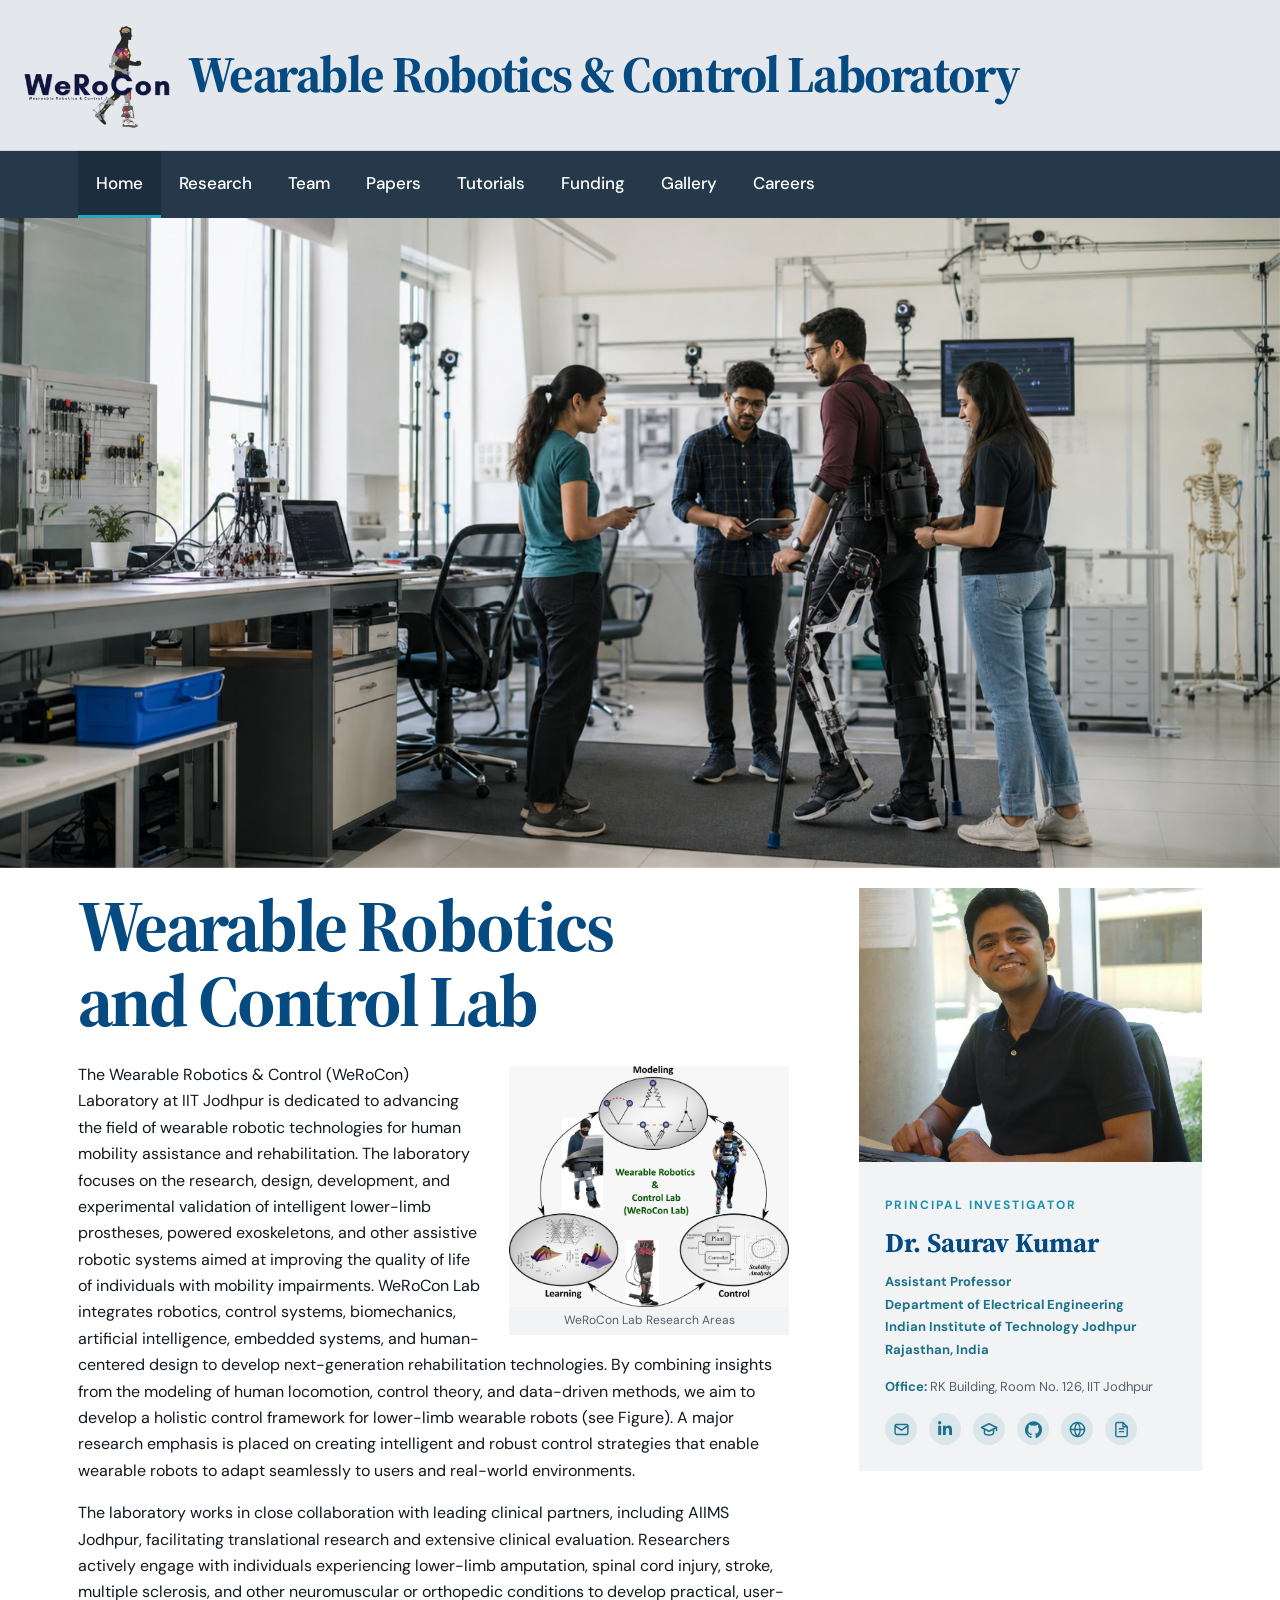
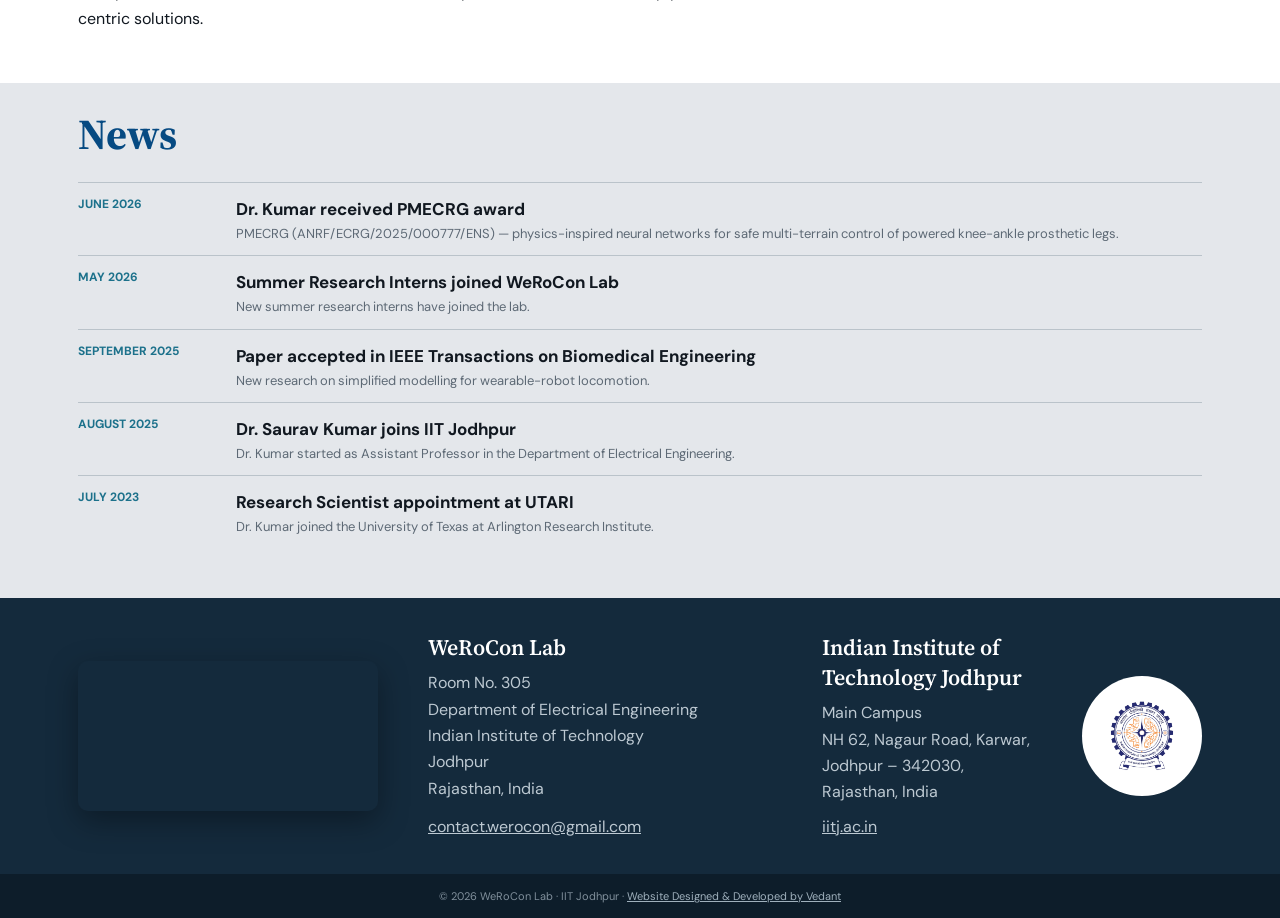
==== commit aa05a393: "Fix HTML structure and formatting issues" ====
--- a/index.html
+++ b/index.html
@@ -38,7 +38,7 @@
 </style><style>.brand-logo{width:240px;height:108px;object-fit:contain;object-position:left center}.hero-photo{display:block;width:100%;height:min(54vw,650px);min-height:340px;object-fit:cover;object-position:center}@media(max-width:540px){.brand-logo{width:165px;height:75px}.hero-photo{min-height:250px}}</style></head><body>
 <header class="mast"><div class="mastin" style="padding-left:24px"><div style="display:flex;align-items:center;gap:14px"><img class="brand-logo" style="width:150px;height:auto;object-fit:contain" src="werocon-logo.png" alt="WeRoCon logo"><div class="title"><strong>Wearable Robotics &amp; Control Laboratory</strong></div></div></div></header>
 <nav><div class="wrap navin"><a class="active" href="index.html">Home</a><a href="research.html">Research</a><a href="team.html">Team</a><a href="papers.html">Papers</a><a href="tutorials.html">Tutorials</a><a href="funding.html">Funding</a><a href="gallery.html">Gallery</a><a href="careers.html">Careers</a></div></nav><img class="hero-photo" src="lab-hero.png" alt="Researchers working with a wearable robot in the laboratory">
-<main><section class="wrap intro"><article class="welcome"><h1>Wearable Robotics<br>and Control Lab</h1><figure class="cycle-fig-inline"><img src="lab-cycle.png" alt="WeRoCon Lab research cycle: modeling, learning and control of wearable robots"><figcaption>WeRoCon Lab Research Areas</figcaption></figure><p style="margin-bottom:0">The Wearable Robotics &amp; Control (WeRoCon) Laboratory at IIT Jodhpur is dedicated to advancing the field of wearable robotic technologies for human mobility assistance and rehabilitation. The laboratory focuses on the research, design, development, and experimental validation of intelligent lower-limb prostheses, powered exoskeletons, and other assistive robotic systems aimed at improving the quality of life of individuals with mobility impairments. WeRoCon Lab integrates robotics, control systems, biomechanics, artificial intelligence, embedded systems, and human-centered design to develop next-generation rehabilitation technologies. By combining insights from the modeling of human locomotion, control theory, and data-driven methods, we aim to develop a holistic control framework for lower-limb wearable robots (see Figure). A major research emphasis is placed on creating intelligent and robust control strategies that enable wearable robots to adapt seamlessly to users and real-world environments.</p><p>The laboratory works in close collaboration with leading clinical partners, including AIIMS Jodhpur, facilitating translational research and extensive clinical evaluation. Researchers actively engage with individuals experiencing lower-limb amputation, spinal cord injury, stroke, multiple sclerosis, and other neuromuscular or orthopedic conditions to develop practical, user-centric solutions.</p><p>Through interdisciplinary research and real-world deployment, WeRoCon Lab aims to bridge the gap between cutting-edge robotic innovation and clinical rehabilitation, contributing to safer, smarter, and more accessible assistive technologies for restoring mobility and enhancing human independence.</p></article><aside class="side-col"><div class="pi-card"><img src="saurav.png" alt="Dr Saurav Kumar"><div class="pi-copy"><div class="eyebrow">Principal Investigator</div><h2>Dr. Saurav Kumar</h2><div class="role" style="line-height:1.75;margin-bottom:0">Assistant Professor<br>Department of Electrical Engineering<br>Indian Institute of Technology Jodhpur<br>Rajasthan, India</div><div class="pi-office"><b>Office:</b> RK Building, Room No. 126, IIT Jodhpur</div><div class="socials"><a href="mailto:sauravk@iitj.ac.in" aria-label="Email"><svg viewBox="0 0 24 24" width="17" height="17" fill="none" stroke="currentColor" stroke-width="2" stroke-linecap="round" stroke-linejoin="round" aria-hidden="true"><rect x="3" y="5" width="18" height="14" rx="2"/><path d="m3 7 9 6 9-6"/></svg></a><a href="https://www.linkedin.com/in/sauravk1/" target="_blank" rel="noreferrer" aria-label="LinkedIn"><svg viewBox="0 0 448 512" width="16" height="16" fill="currentColor" aria-hidden="true"><path d="M100.28 448H7.4V148.9h92.88zM53.79 108.1C24.09 108.1 0 83.5 0 53.8a53.79 53.79 0 0 1 107.58 0c0 29.7-24.1 54.3-53.79 54.3zM447.9 448h-92.68V302.4c0-34.7-.7-79.2-48.29-79.2-48.29 0-55.69 37.7-55.69 76.7V448h-92.78V148.9h89.08v40.8h1.3c12.4-23.5 42.69-48.3 87.88-48.3 94 0 111.28 61.9 111.28 142.3z"/></svg></a><a href="https://scholar.google.com/citations?user=i-DtMzcAAAAJ&amp;hl=en" target="_blank" rel="noreferrer" aria-label="Google Scholar"><svg viewBox="0 0 24 24" width="18" height="18" fill="none" stroke="currentColor" stroke-width="2" stroke-linecap="round" stroke-linejoin="round" aria-hidden="true"><path d="M22 10 12 5 2 10l10 5 10-5z"/><path d="M6 12.5V17c0 1.7 2.7 3 6 3s6-1.3 6-3v-4.5"/><path d="M22 10v4"/></svg></a><a href="https://github.com/sauravk" target="_blank" rel="noreferrer" aria-label="GitHub"><svg viewBox="0 0 24 24" width="17" height="17" fill="currentColor" aria-hidden="true"><path d="M12 .5a12 12 0 0 0-3.79 23.39c.6.11.82-.26.82-.58v-2.03c-3.34.72-4.04-1.61-4.04-1.61-.55-1.39-1.34-1.76-1.34-1.76-1.09-.75.08-.73.08-.73 1.21.08 1.84 1.24 1.84 1.24 1.07 1.83 2.81 1.3 3.49.99.11-.78.42-1.3.76-1.6-2.67-.3-5.47-1.33-5.47-5.93 0-1.31.47-2.38 1.24-3.22-.12-.31-.54-1.52.12-3.18 0 0 1.01-.32 3.3 1.23a11.5 11.5 0 0 1 6 0c2.29-1.55 3.3-1.23 3.3-1.23.66 1.66.24 2.87.12 3.18.77.84 1.24 1.91 1.24 3.22 0 4.61-2.81 5.63-5.49 5.93.43.37.82 1.1.82 2.22v3.29c0 .32.22.7.83.58A12 12 0 0 0 12 .5z"/></svg></a><a href="https://sites.google.com/view/sauravkr/home" target="_blank" rel="noreferrer" aria-label="Personal website"><svg viewBox="0 0 24 24" width="17" height="17" fill="none" stroke="currentColor" stroke-width="2" stroke-linecap="round" stroke-linejoin="round" aria-hidden="true"><circle cx="12" cy="12" r="10"/><path d="M2 12h20"/><path d="M12 2a15.3 15.3 0 0 1 4 10 15.3 15.3 0 0 1-4 10 15.3 15.3 0 0 1-4-10 15.3 15.3 0 0 1 4-10z"/></svg></a><a href="https://drive.google.com/file/d/1aX9AjcbVFB9gWeaWd67H2MQp5Xzf6XrU/view?usp=sharing" target="_blank" rel="noreferrer" aria-label="CV"><svg viewBox="0 0 24 24" width="17" height="17" fill="none" stroke="currentColor" stroke-width="2" stroke-linecap="round" stroke-linejoin="round" aria-hidden="true"><path d="M14 2H6a2 2 0 0 0-2 2v16a2 2 0 0 0 2 2h12a2 2 0 0 0 2-2V8z"/><path d="M14 2v6h6"/><path d="M9 15h6"/><path d="M9 11h6"/></svg></a></div></div></div></aside></section>
+<main><section class="wrap intro"><article class="welcome"><h1>Wearable Robotics<br>and Control Lab</h1><figure class="cycle-fig-inline"><img src="lab-cycle.png" alt="WeRoCon Lab research cycle: modeling, learning and control of wearable robots"><figcaption>WeRoCon Lab Research Areas</figcaption></figure><p style="margin-bottom:0">The Wearable Robotics &amp; Control (WeRoCon) Laboratory at IIT Jodhpur is dedicated to advancing the field of wearable robotic technologies for human mobility assistance and rehabilitation. The laboratory focuses on the research, design, development, and experimental validation of intelligent lower-limb prostheses, powered exoskeletons, and other assistive robotic systems aimed at improving the quality of life of individuals with mobility impairments. WeRoCon Lab integrates robotics, control systems, biomechanics, artificial intelligence, embedded systems, and human-centered design to develop next-generation rehabilitation technologies. By combining insights from the modeling of human locomotion, control theory, and data-driven methods, we aim to develop a holistic control framework for lower-limb wearable robots (see Figure). A major research emphasis is placed on creating intelligent and robust control strategies that enable wearable robots to adapt seamlessly to users and real-world environments.</p><p>The laboratory works in close collaboration with leading clinical partners, including AIIMS Jodhpur, facilitating translational research and extensive clinical evaluation. Researchers actively engage with individuals experiencing lower-limb amputation, spinal cord injury, stroke, multiple sclerosis, and other neuromuscular or orthopedic conditions to develop practical, user-centric solutions.</p></article><aside class="side-col"><div class="pi-card"><img src="saurav.png" alt="Dr Saurav Kumar"><div class="pi-copy"><div class="eyebrow">Principal Investigator</div><h2>Dr. Saurav Kumar</h2><div class="role" style="line-height:1.75;margin-bottom:0">Assistant Professor<br>Department of Electrical Engineering<br>Indian Institute of Technology Jodhpur<br>Rajasthan, India</div><div class="pi-office"><b>Office:</b> RK Building, Room No. 126, IIT Jodhpur</div><div class="socials"><a href="mailto:sauravk@iitj.ac.in" aria-label="Email"><svg viewBox="0 0 24 24" width="17" height="17" fill="none" stroke="currentColor" stroke-width="2" stroke-linecap="round" stroke-linejoin="round" aria-hidden="true"><rect x="3" y="5" width="18" height="14" rx="2"/><path d="m3 7 9 6 9-6"/></svg></a><a href="https://www.linkedin.com/in/sauravk1/" target="_blank" rel="noreferrer" aria-label="LinkedIn"><svg viewBox="0 0 448 512" width="16" height="16" fill="currentColor" aria-hidden="true"><path d="M100.28 448H7.4V148.9h92.88zM53.79 108.1C24.09 108.1 0 83.5 0 53.8a53.79 53.79 0 0 1 107.58 0c0 29.7-24.1 54.3-53.79 54.3zM447.9 448h-92.68V302.4c0-34.7-.7-79.2-48.29-79.2-48.29 0-55.69 37.7-55.69 76.7V448h-92.78V148.9h89.08v40.8h1.3c12.4-23.5 42.69-48.3 87.88-48.3 94 0 111.28 61.9 111.28 142.3z"/></svg></a><a href="https://scholar.google.com/citations?user=i-DtMzcAAAAJ&amp;hl=en" target="_blank" rel="noreferrer" aria-label="Google Scholar"><svg viewBox="0 0 24 24" width="18" height="18" fill="none" stroke="currentColor" stroke-width="2" stroke-linecap="round" stroke-linejoin="round" aria-hidden="true"><path d="M22 10 12 5 2 10l10 5 10-5z"/><path d="M6 12.5V17c0 1.7 2.7 3 6 3s6-1.3 6-3v-4.5"/><path d="M22 10v4"/></svg></a><a href="https://github.com/sauravk" target="_blank" rel="noreferrer" aria-label="GitHub"><svg viewBox="0 0 24 24" width="17" height="17" fill="currentColor" aria-hidden="true"><path d="M12 .5a12 12 0 0 0-3.79 23.39c.6.11.82-.26.82-.58v-2.03c-3.34.72-4.04-1.61-4.04-1.61-.55-1.39-1.34-1.76-1.34-1.76-1.09-.75.08-.73.08-.73 1.21.08 1.84 1.24 1.84 1.24 1.07 1.83 2.81 1.3 3.49.99.11-.78.42-1.3.76-1.6-2.67-.3-5.47-1.33-5.47-5.93 0-1.31.47-2.38 1.24-3.22-.12-.31-.54-1.52.12-3.18 0 0 1.01-.32 3.3 1.23a11.5 11.5 0 0 1 6 0c2.29-1.55 3.3-1.23 3.3-1.23.66 1.66.24 2.87.12 3.18.77.84 1.24 1.91 1.24 3.22 0 4.61-2.81 5.63-5.49 5.93.43.37.82 1.1.82 2.22v3.29c0 .32.22.7.83.58A12 12 0 0 0 12 .5z"/></svg></a><a href="https://sites.google.com/view/sauravkr/home" target="_blank" rel="noreferrer" aria-label="Personal website"><svg viewBox="0 0 24 24" width="17" height="17" fill="none" stroke="currentColor" stroke-width="2" stroke-linecap="round" stroke-linejoin="round" aria-hidden="true"><circle cx="12" cy="12" r="10"/><path d="M2 12h20"/><path d="M12 2a15.3 15.3 0 0 1 4 10 15.3 15.3 0 0 1-4 10 15.3 15.3 0 0 1-4-10 15.3 15.3 0 0 1 4-10z"/></svg></a><a href="https://drive.google.com/file/d/1aX9AjcbVFB9gWeaWd67H2MQp5Xzf6XrU/view?usp=sharing" target="_blank" rel="noreferrer" aria-label="CV"><svg viewBox="0 0 24 24" width="17" height="17" fill="none" stroke="currentColor" stroke-width="2" stroke-linecap="round" stroke-linejoin="round" aria-hidden="true"><path d="M14 2H6a2 2 0 0 0-2 2v16a2 2 0 0 0 2 2h12a2 2 0 0 0 2-2V8z"/><path d="M14 2v6h6"/><path d="M9 15h6"/><path d="M9 11h6"/></svg></a></div></div></div></aside></section>
 <section class="block"><div class="wrap"><h2>News</h2><article class="news-item"><time class="date">JUNE 2026</time><div><h3><a href="https://prism.serbonline.in/SRProposalDetails/c30d04090302be18605d83a7a1416ad24b0103af0312696cb60ad847810763b3fa5cf920b20b4ebc3e819732959107619412895b3c735ddac4195c4193c9f748e2439c99993b70224e1d00e8aeb9c7fdfe79f48dcf55b22f5574cf79" target="_blank" rel="noreferrer" style="color:inherit">Dr. Kumar received PMECRG award</a></h3><p>PMECRG (ANRF/ECRG/2025/000777/ENS) — physics-inspired neural networks for safe multi-terrain control of powered knee-ankle prosthetic legs.</p></div></article><article class="news-item"><time class="date">MAY 2026</time><div><h3>Summer Research Interns joined WeRoCon Lab</h3><p>New summer research interns have joined the lab.</p></div></article><article class="news-item"><time class="date">SEPTEMBER 2025</time><div><h3>Paper accepted in IEEE Transactions on Biomedical Engineering</h3><p>New research on simplified modelling for wearable-robot locomotion.</p></div></article><article class="news-item"><time class="date">AUGUST 2025</time><div><h3><a href="https://iitj.ac.in/People/Profile/b95f072b-c6e6-429f-8061-eb2500a51876" target="_blank" rel="noreferrer" style="color:inherit">Dr. Saurav Kumar joins IIT Jodhpur</a></h3><p>Dr. Kumar started as Assistant Professor in the Department of Electrical Engineering.</p></div></article><article class="news-item"><time class="date">JULY 2023</time><div><h3>Research Scientist appointment at UTARI</h3><p>Dr. Kumar joined the University of Texas at Arlington Research Institute.</p></div></article></div></section>
 </main>
 <footer><div class="wrap footin" style="grid-template-columns:auto 1fr auto;gap:50px;padding-top:34px;padding-bottom:34px"><video class="lab-video" src="werocon-video.mp4" autoplay muted loop playsinline></video><div class="address"><div class="foot-body"><strong>WeRoCon Lab</strong><p>Room No. 305<br>Department of Electrical Engineering<br>Indian Institute of Technology<br>Jodhpur<br>Rajasthan, India</p></div><a class="foot-link" href="mailto:contact.werocon@gmail.com" style="color:#bdc9d2;text-decoration:underline">contact.werocon@gmail.com</a></div><div class="iitj" style="display:flex;align-items:stretch;gap:16px;text-align:left;flex-direction:row-reverse"><a href="https://www.iitj.ac.in/" target="_blank" rel="noreferrer" style="align-self:flex-start"><img class="official-logo" src="iitj-logo.png" alt="Official IIT Jodhpur logo"></a><div class="foot-body"><b>Indian Institute of Technology Jodhpur</b><span style="font-size:16px;color:#bdc9d2;line-height:1.65;display:block">Main Campus<br>NH 62, Nagaur Road, Karwar,<br>Jodhpur – 342030,<br>Rajasthan, India</span><a class="foot-link" href="https://www.iitj.ac.in/" target="_blank" rel="noreferrer" style="color:#bdc9d2;text-decoration:underline">iitj.ac.in</a></div></div></div><div class="copyright">© 2026 WeRoCon Lab · IIT Jodhpur · <a href="https://vedantxsh23.github.io/Portfolio_vedant/vedant-portfolio.html#projects" target="_blank" rel="noreferrer" style="color:#9fb0bc;text-decoration:underline">Website Designed &amp; Developed by Vedant</a></div></footer>
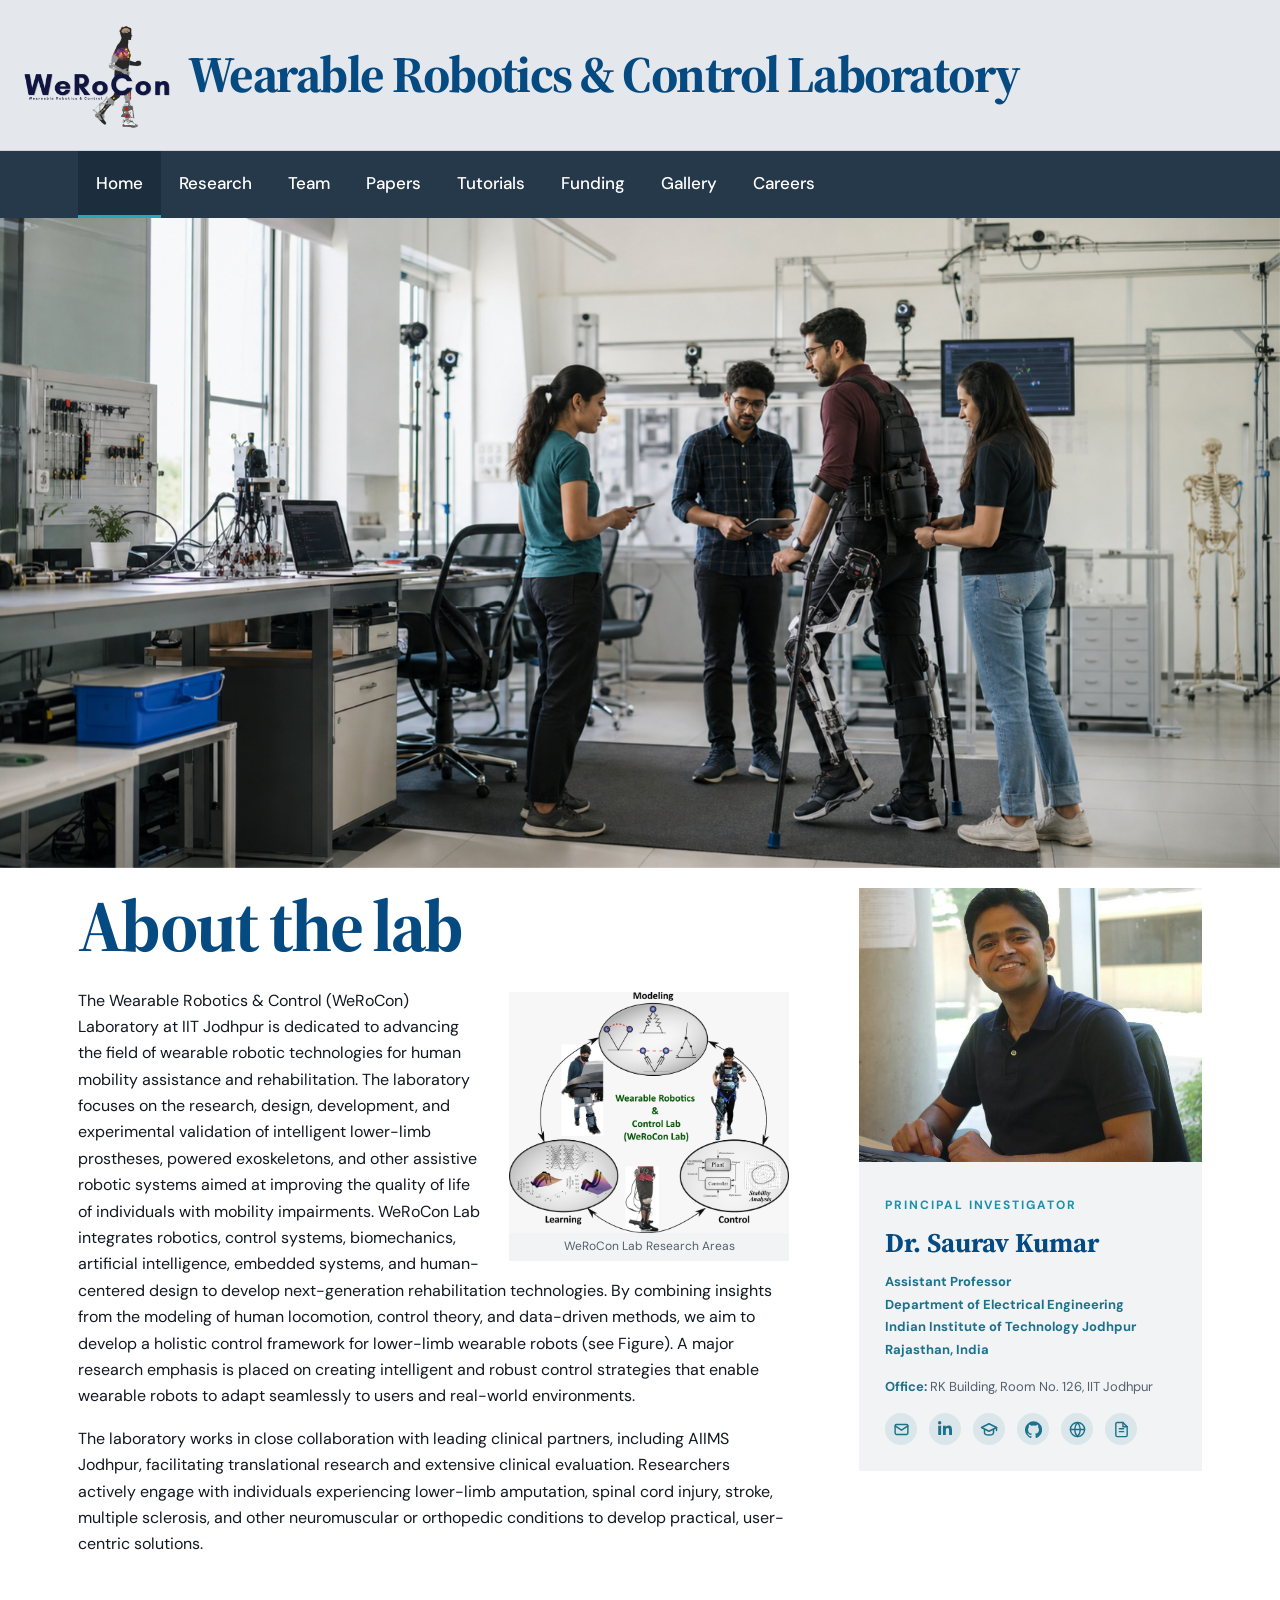
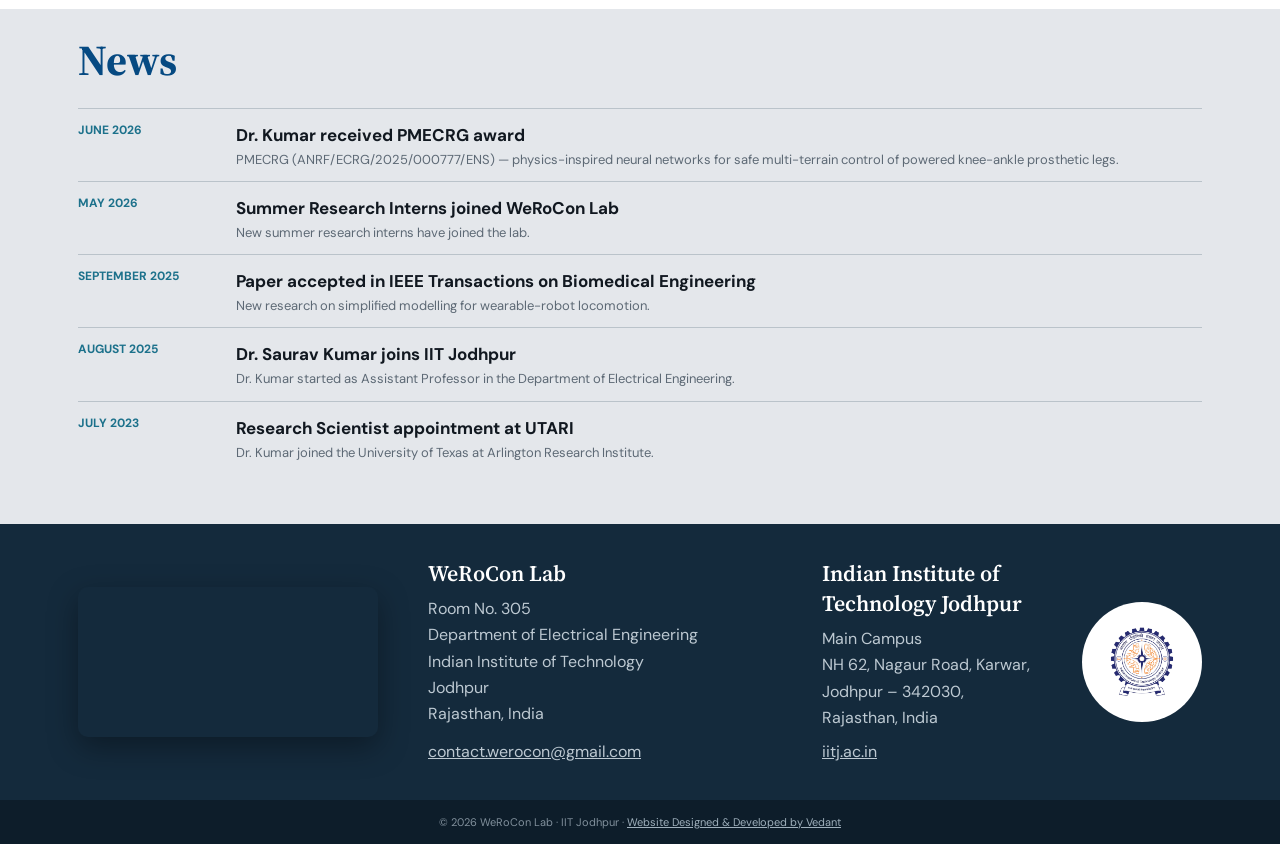
==== commit 3d482eb4: "Revise index.html for content and layout improvements Updated the content and structure of the index" ====
--- a/index.html
+++ b/index.html
@@ -38,7 +38,7 @@
 </style><style>.brand-logo{width:240px;height:108px;object-fit:contain;object-position:left center}.hero-photo{display:block;width:100%;height:min(54vw,650px);min-height:340px;object-fit:cover;object-position:center}@media(max-width:540px){.brand-logo{width:165px;height:75px}.hero-photo{min-height:250px}}</style></head><body>
 <header class="mast"><div class="mastin" style="padding-left:24px"><div style="display:flex;align-items:center;gap:14px"><img class="brand-logo" style="width:150px;height:auto;object-fit:contain" src="werocon-logo.png" alt="WeRoCon logo"><div class="title"><strong>Wearable Robotics &amp; Control Laboratory</strong></div></div></div></header>
 <nav><div class="wrap navin"><a class="active" href="index.html">Home</a><a href="research.html">Research</a><a href="team.html">Team</a><a href="papers.html">Papers</a><a href="tutorials.html">Tutorials</a><a href="funding.html">Funding</a><a href="gallery.html">Gallery</a><a href="careers.html">Careers</a></div></nav><img class="hero-photo" src="lab-hero.png" alt="Researchers working with a wearable robot in the laboratory">
-<main><section class="wrap intro"><article class="welcome"><h1>Wearable Robotics<br>and Control Lab</h1><figure class="cycle-fig-inline"><img src="lab-cycle.png" alt="WeRoCon Lab research cycle: modeling, learning and control of wearable robots"><figcaption>WeRoCon Lab Research Areas</figcaption></figure><p style="margin-bottom:0">The Wearable Robotics &amp; Control (WeRoCon) Laboratory at IIT Jodhpur is dedicated to advancing the field of wearable robotic technologies for human mobility assistance and rehabilitation. The laboratory focuses on the research, design, development, and experimental validation of intelligent lower-limb prostheses, powered exoskeletons, and other assistive robotic systems aimed at improving the quality of life of individuals with mobility impairments. WeRoCon Lab integrates robotics, control systems, biomechanics, artificial intelligence, embedded systems, and human-centered design to develop next-generation rehabilitation technologies. By combining insights from the modeling of human locomotion, control theory, and data-driven methods, we aim to develop a holistic control framework for lower-limb wearable robots (see Figure). A major research emphasis is placed on creating intelligent and robust control strategies that enable wearable robots to adapt seamlessly to users and real-world environments.</p><p>The laboratory works in close collaboration with leading clinical partners, including AIIMS Jodhpur, facilitating translational research and extensive clinical evaluation. Researchers actively engage with individuals experiencing lower-limb amputation, spinal cord injury, stroke, multiple sclerosis, and other neuromuscular or orthopedic conditions to develop practical, user-centric solutions.</p></article><aside class="side-col"><div class="pi-card"><img src="saurav.png" alt="Dr Saurav Kumar"><div class="pi-copy"><div class="eyebrow">Principal Investigator</div><h2>Dr. Saurav Kumar</h2><div class="role" style="line-height:1.75;margin-bottom:0">Assistant Professor<br>Department of Electrical Engineering<br>Indian Institute of Technology Jodhpur<br>Rajasthan, India</div><div class="pi-office"><b>Office:</b> RK Building, Room No. 126, IIT Jodhpur</div><div class="socials"><a href="mailto:sauravk@iitj.ac.in" aria-label="Email"><svg viewBox="0 0 24 24" width="17" height="17" fill="none" stroke="currentColor" stroke-width="2" stroke-linecap="round" stroke-linejoin="round" aria-hidden="true"><rect x="3" y="5" width="18" height="14" rx="2"/><path d="m3 7 9 6 9-6"/></svg></a><a href="https://www.linkedin.com/in/sauravk1/" target="_blank" rel="noreferrer" aria-label="LinkedIn"><svg viewBox="0 0 448 512" width="16" height="16" fill="currentColor" aria-hidden="true"><path d="M100.28 448H7.4V148.9h92.88zM53.79 108.1C24.09 108.1 0 83.5 0 53.8a53.79 53.79 0 0 1 107.58 0c0 29.7-24.1 54.3-53.79 54.3zM447.9 448h-92.68V302.4c0-34.7-.7-79.2-48.29-79.2-48.29 0-55.69 37.7-55.69 76.7V448h-92.78V148.9h89.08v40.8h1.3c12.4-23.5 42.69-48.3 87.88-48.3 94 0 111.28 61.9 111.28 142.3z"/></svg></a><a href="https://scholar.google.com/citations?user=i-DtMzcAAAAJ&amp;hl=en" target="_blank" rel="noreferrer" aria-label="Google Scholar"><svg viewBox="0 0 24 24" width="18" height="18" fill="none" stroke="currentColor" stroke-width="2" stroke-linecap="round" stroke-linejoin="round" aria-hidden="true"><path d="M22 10 12 5 2 10l10 5 10-5z"/><path d="M6 12.5V17c0 1.7 2.7 3 6 3s6-1.3 6-3v-4.5"/><path d="M22 10v4"/></svg></a><a href="https://github.com/sauravk" target="_blank" rel="noreferrer" aria-label="GitHub"><svg viewBox="0 0 24 24" width="17" height="17" fill="currentColor" aria-hidden="true"><path d="M12 .5a12 12 0 0 0-3.79 23.39c.6.11.82-.26.82-.58v-2.03c-3.34.72-4.04-1.61-4.04-1.61-.55-1.39-1.34-1.76-1.34-1.76-1.09-.75.08-.73.08-.73 1.21.08 1.84 1.24 1.84 1.24 1.07 1.83 2.81 1.3 3.49.99.11-.78.42-1.3.76-1.6-2.67-.3-5.47-1.33-5.47-5.93 0-1.31.47-2.38 1.24-3.22-.12-.31-.54-1.52.12-3.18 0 0 1.01-.32 3.3 1.23a11.5 11.5 0 0 1 6 0c2.29-1.55 3.3-1.23 3.3-1.23.66 1.66.24 2.87.12 3.18.77.84 1.24 1.91 1.24 3.22 0 4.61-2.81 5.63-5.49 5.93.43.37.82 1.1.82 2.22v3.29c0 .32.22.7.83.58A12 12 0 0 0 12 .5z"/></svg></a><a href="https://sites.google.com/view/sauravkr/home" target="_blank" rel="noreferrer" aria-label="Personal website"><svg viewBox="0 0 24 24" width="17" height="17" fill="none" stroke="currentColor" stroke-width="2" stroke-linecap="round" stroke-linejoin="round" aria-hidden="true"><circle cx="12" cy="12" r="10"/><path d="M2 12h20"/><path d="M12 2a15.3 15.3 0 0 1 4 10 15.3 15.3 0 0 1-4 10 15.3 15.3 0 0 1-4-10 15.3 15.3 0 0 1 4-10z"/></svg></a><a href="https://drive.google.com/file/d/1aX9AjcbVFB9gWeaWd67H2MQp5Xzf6XrU/view?usp=sharing" target="_blank" rel="noreferrer" aria-label="CV"><svg viewBox="0 0 24 24" width="17" height="17" fill="none" stroke="currentColor" stroke-width="2" stroke-linecap="round" stroke-linejoin="round" aria-hidden="true"><path d="M14 2H6a2 2 0 0 0-2 2v16a2 2 0 0 0 2 2h12a2 2 0 0 0 2-2V8z"/><path d="M14 2v6h6"/><path d="M9 15h6"/><path d="M9 11h6"/></svg></a></div></div></div></aside></section>
+<main><section class="wrap intro"><article class="welcome"><h1>About the lab</h1><figure class="cycle-fig-inline"><img src="lab-cycle.png" alt="WeRoCon Lab research cycle: modeling, learning and control of wearable robots"><figcaption>WeRoCon Lab Research Areas</figcaption></figure><p style="margin-bottom:0">The Wearable Robotics &amp; Control (WeRoCon) Laboratory at IIT Jodhpur is dedicated to advancing the field of wearable robotic technologies for human mobility assistance and rehabilitation. The laboratory focuses on the research, design, development, and experimental validation of intelligent lower-limb prostheses, powered exoskeletons, and other assistive robotic systems aimed at improving the quality of life of individuals with mobility impairments. WeRoCon Lab integrates robotics, control systems, biomechanics, artificial intelligence, embedded systems, and human-centered design to develop next-generation rehabilitation technologies. By combining insights from the modeling of human locomotion, control theory, and data-driven methods, we aim to develop a holistic control framework for lower-limb wearable robots (see Figure). A major research emphasis is placed on creating intelligent and robust control strategies that enable wearable robots to adapt seamlessly to users and real-world environments.</p><p>The laboratory works in close collaboration with leading clinical partners, including AIIMS Jodhpur, facilitating translational research and extensive clinical evaluation. Researchers actively engage with individuals experiencing lower-limb amputation, spinal cord injury, stroke, multiple sclerosis, and other neuromuscular or orthopedic conditions to develop practical, user-centric solutions.</p></article><aside class="side-col"><div class="pi-card"><img src="saurav.png" alt="Dr Saurav Kumar"><div class="pi-copy"><div class="eyebrow">Principal Investigator</div><h2>Dr. Saurav Kumar</h2><div class="role" style="line-height:1.75;margin-bottom:0">Assistant Professor<br>Department of Electrical Engineering<br>Indian Institute of Technology Jodhpur<br>Rajasthan, India</div><div class="pi-office"><b>Office:</b> RK Building, Room No. 126, IIT Jodhpur</div><div class="socials"><a href="mailto:sauravk@iitj.ac.in" aria-label="Email"><svg viewBox="0 0 24 24" width="17" height="17" fill="none" stroke="currentColor" stroke-width="2" stroke-linecap="round" stroke-linejoin="round" aria-hidden="true"><rect x="3" y="5" width="18" height="14" rx="2"/><path d="m3 7 9 6 9-6"/></svg></a><a href="https://www.linkedin.com/in/sauravk1/" target="_blank" rel="noreferrer" aria-label="LinkedIn"><svg viewBox="0 0 448 512" width="16" height="16" fill="currentColor" aria-hidden="true"><path d="M100.28 448H7.4V148.9h92.88zM53.79 108.1C24.09 108.1 0 83.5 0 53.8a53.79 53.79 0 0 1 107.58 0c0 29.7-24.1 54.3-53.79 54.3zM447.9 448h-92.68V302.4c0-34.7-.7-79.2-48.29-79.2-48.29 0-55.69 37.7-55.69 76.7V448h-92.78V148.9h89.08v40.8h1.3c12.4-23.5 42.69-48.3 87.88-48.3 94 0 111.28 61.9 111.28 142.3z"/></svg></a><a href="https://scholar.google.com/citations?user=i-DtMzcAAAAJ&amp;hl=en" target="_blank" rel="noreferrer" aria-label="Google Scholar"><svg viewBox="0 0 24 24" width="18" height="18" fill="none" stroke="currentColor" stroke-width="2" stroke-linecap="round" stroke-linejoin="round" aria-hidden="true"><path d="M22 10 12 5 2 10l10 5 10-5z"/><path d="M6 12.5V17c0 1.7 2.7 3 6 3s6-1.3 6-3v-4.5"/><path d="M22 10v4"/></svg></a><a href="https://github.com/sauravk" target="_blank" rel="noreferrer" aria-label="GitHub"><svg viewBox="0 0 24 24" width="17" height="17" fill="currentColor" aria-hidden="true"><path d="M12 .5a12 12 0 0 0-3.79 23.39c.6.11.82-.26.82-.58v-2.03c-3.34.72-4.04-1.61-4.04-1.61-.55-1.39-1.34-1.76-1.34-1.76-1.09-.75.08-.73.08-.73 1.21.08 1.84 1.24 1.84 1.24 1.07 1.83 2.81 1.3 3.49.99.11-.78.42-1.3.76-1.6-2.67-.3-5.47-1.33-5.47-5.93 0-1.31.47-2.38 1.24-3.22-.12-.31-.54-1.52.12-3.18 0 0 1.01-.32 3.3 1.23a11.5 11.5 0 0 1 6 0c2.29-1.55 3.3-1.23 3.3-1.23.66 1.66.24 2.87.12 3.18.77.84 1.24 1.91 1.24 3.22 0 4.61-2.81 5.63-5.49 5.93.43.37.82 1.1.82 2.22v3.29c0 .32.22.7.83.58A12 12 0 0 0 12 .5z"/></svg></a><a href="https://sites.google.com/view/sauravkr/home" target="_blank" rel="noreferrer" aria-label="Personal website"><svg viewBox="0 0 24 24" width="17" height="17" fill="none" stroke="currentColor" stroke-width="2" stroke-linecap="round" stroke-linejoin="round" aria-hidden="true"><circle cx="12" cy="12" r="10"/><path d="M2 12h20"/><path d="M12 2a15.3 15.3 0 0 1 4 10 15.3 15.3 0 0 1-4 10 15.3 15.3 0 0 1-4-10 15.3 15.3 0 0 1 4-10z"/></svg></a><a href="https://drive.google.com/file/d/1aX9AjcbVFB9gWeaWd67H2MQp5Xzf6XrU/view?usp=sharing" target="_blank" rel="noreferrer" aria-label="CV"><svg viewBox="0 0 24 24" width="17" height="17" fill="none" stroke="currentColor" stroke-width="2" stroke-linecap="round" stroke-linejoin="round" aria-hidden="true"><path d="M14 2H6a2 2 0 0 0-2 2v16a2 2 0 0 0 2 2h12a2 2 0 0 0 2-2V8z"/><path d="M14 2v6h6"/><path d="M9 15h6"/><path d="M9 11h6"/></svg></a></div></div></div></aside></section>
 <section class="block"><div class="wrap"><h2>News</h2><article class="news-item"><time class="date">JUNE 2026</time><div><h3><a href="https://prism.serbonline.in/SRProposalDetails/c30d04090302be18605d83a7a1416ad24b0103af0312696cb60ad847810763b3fa5cf920b20b4ebc3e819732959107619412895b3c735ddac4195c4193c9f748e2439c99993b70224e1d00e8aeb9c7fdfe79f48dcf55b22f5574cf79" target="_blank" rel="noreferrer" style="color:inherit">Dr. Kumar received PMECRG award</a></h3><p>PMECRG (ANRF/ECRG/2025/000777/ENS) — physics-inspired neural networks for safe multi-terrain control of powered knee-ankle prosthetic legs.</p></div></article><article class="news-item"><time class="date">MAY 2026</time><div><h3>Summer Research Interns joined WeRoCon Lab</h3><p>New summer research interns have joined the lab.</p></div></article><article class="news-item"><time class="date">SEPTEMBER 2025</time><div><h3>Paper accepted in IEEE Transactions on Biomedical Engineering</h3><p>New research on simplified modelling for wearable-robot locomotion.</p></div></article><article class="news-item"><time class="date">AUGUST 2025</time><div><h3><a href="https://iitj.ac.in/People/Profile/b95f072b-c6e6-429f-8061-eb2500a51876" target="_blank" rel="noreferrer" style="color:inherit">Dr. Saurav Kumar joins IIT Jodhpur</a></h3><p>Dr. Kumar started as Assistant Professor in the Department of Electrical Engineering.</p></div></article><article class="news-item"><time class="date">JULY 2023</time><div><h3>Research Scientist appointment at UTARI</h3><p>Dr. Kumar joined the University of Texas at Arlington Research Institute.</p></div></article></div></section>
 </main>
 <footer><div class="wrap footin" style="grid-template-columns:auto 1fr auto;gap:50px;padding-top:34px;padding-bottom:34px"><video class="lab-video" src="werocon-video.mp4" autoplay muted loop playsinline></video><div class="address"><div class="foot-body"><strong>WeRoCon Lab</strong><p>Room No. 305<br>Department of Electrical Engineering<br>Indian Institute of Technology<br>Jodhpur<br>Rajasthan, India</p></div><a class="foot-link" href="mailto:contact.werocon@gmail.com" style="color:#bdc9d2;text-decoration:underline">contact.werocon@gmail.com</a></div><div class="iitj" style="display:flex;align-items:stretch;gap:16px;text-align:left;flex-direction:row-reverse"><a href="https://www.iitj.ac.in/" target="_blank" rel="noreferrer" style="align-self:flex-start"><img class="official-logo" src="iitj-logo.png" alt="Official IIT Jodhpur logo"></a><div class="foot-body"><b>Indian Institute of Technology Jodhpur</b><span style="font-size:16px;color:#bdc9d2;line-height:1.65;display:block">Main Campus<br>NH 62, Nagaur Road, Karwar,<br>Jodhpur – 342030,<br>Rajasthan, India</span><a class="foot-link" href="https://www.iitj.ac.in/" target="_blank" rel="noreferrer" style="color:#bdc9d2;text-decoration:underline">iitj.ac.in</a></div></div></div><div class="copyright">© 2026 WeRoCon Lab · IIT Jodhpur · <a href="https://vedantxsh23.github.io/Portfolio_vedant/vedant-portfolio.html#projects" target="_blank" rel="noreferrer" style="color:#9fb0bc;text-decoration:underline">Website Designed &amp; Developed by Vedant</a></div></footer>
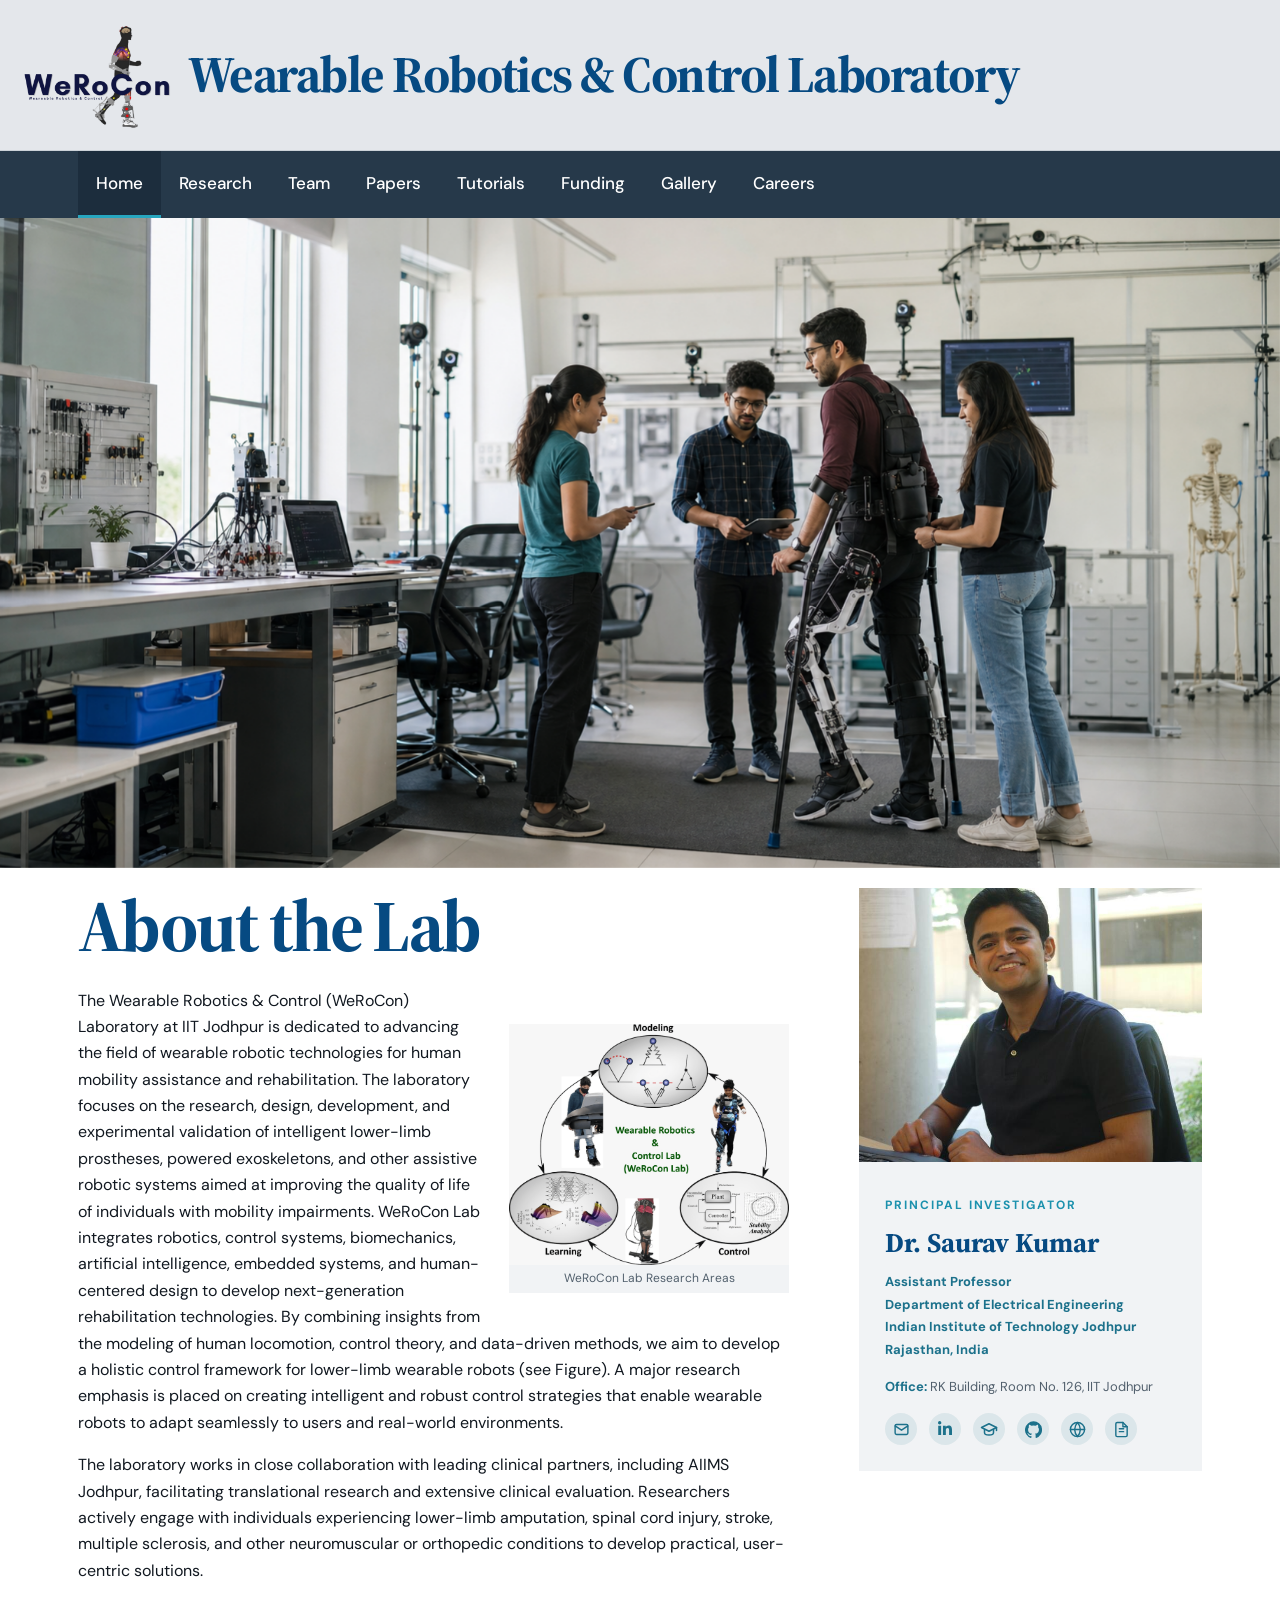
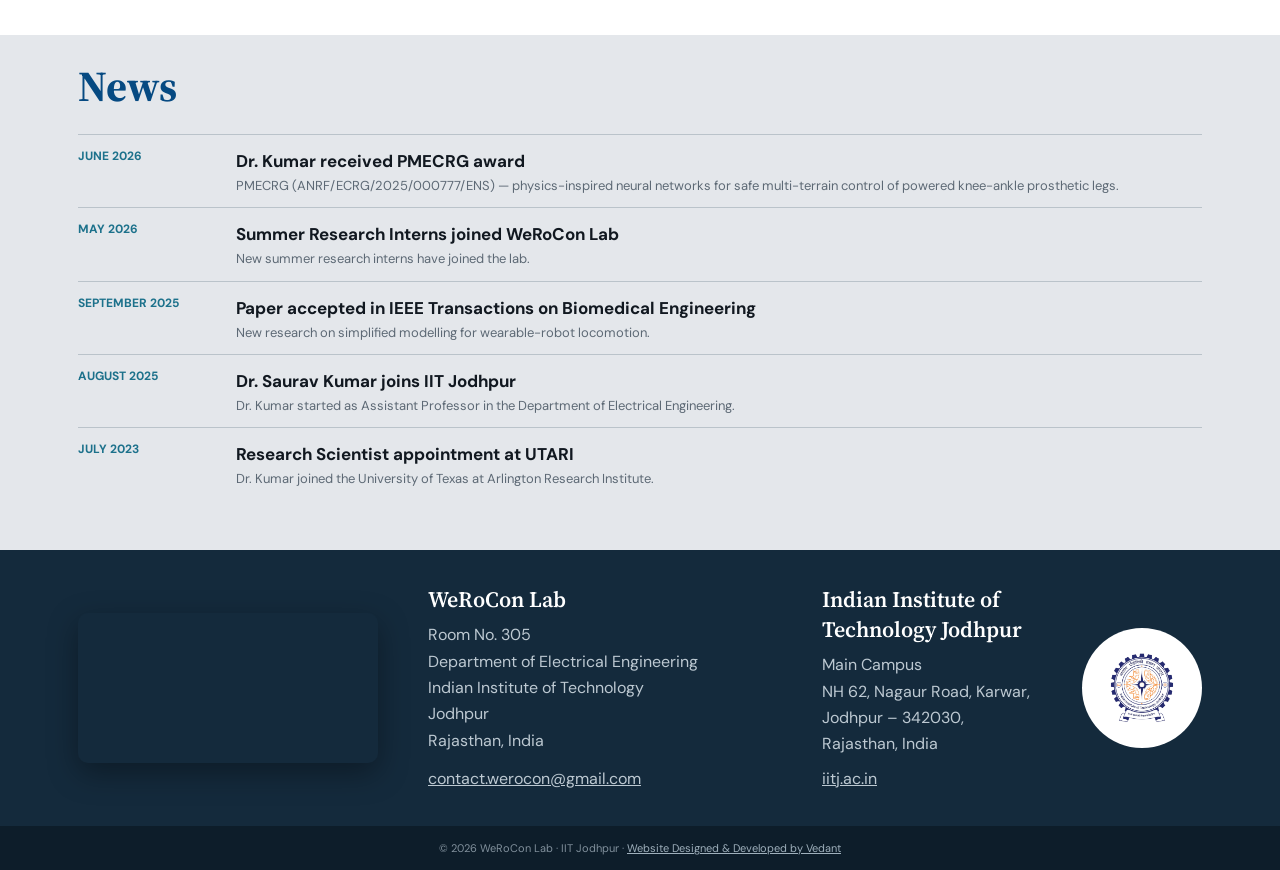
==== commit 38975f36: "Update About section and news items in index.html" ====
--- a/index.html
+++ b/index.html
@@ -1,6 +1,6 @@
 <!doctype html><html lang="en"><head><meta charset="utf-8"><meta name="viewport" content="width=device-width,initial-scale=1"><title>WeRoCon Lab | IIT Jodhpur</title><link rel="preconnect" href="https://fonts.googleapis.com"><link rel="preconnect" href="https://fonts.gstatic.com" crossorigin><link href="https://fonts.googleapis.com/css2?family=DM+Sans:wght@400;500;600;700&family=Source+Serif+4:wght@600;700&display=swap" rel="stylesheet"><style>
 :root{--blue:#064a82;--black:#111820;--light:#e6e9ed;--muted:#5d6975;--line:#d8dee4;--max:1180px}*{box-sizing:border-box}body{margin:0;color:var(--black);font:16px/1.65 'DM Sans',sans-serif;background:white}a{text-decoration:none;color:inherit}.wrap{max-width:var(--max);margin:auto;padding-left:28px;padding-right:28px}.mast{background:#e4e7eb;border-bottom:1px solid #cbd2d8}.mast .wrap{max-width:none;padding-left:0;padding-right:28px}.mastin{min-height:110px;display:flex;align-items:center;gap:14px}.labmark{width:66px;height:66px}.title strong{display:block;color:var(--blue);font:700 clamp(22px,4vw,56px)/1.08 'Source Serif 4',serif;letter-spacing:-.03em;white-space:nowrap}.title span{color:#57636e;text-transform:uppercase;letter-spacing:.11em;font-size:12px}nav{background:#26394a;color:white;position:sticky;top:0;z-index:10}.navin{display:flex;flex-wrap:wrap}.navin a{padding:18px 18px;border-bottom:3px solid transparent;font-size:17px;font-weight:500}.navin a:hover,.navin a.active{background:#1c2d3d;border-bottom-color:#27a6bf}
-.intro{display:grid;grid-template-columns:1.35fr .65fr;gap:70px;padding-top:20px;padding-bottom:35px}.eyebrow{color:#1c91ad;text-transform:uppercase;letter-spacing:.16em;font-weight:700;font-size:12px}h1,h2,h3{font-family:'Source Serif 4',serif}h1{color:var(--blue);font-size:clamp(43px,6vw,73px);line-height:1.02;letter-spacing:-.035em;margin:0 0 25px}.welcome .lead{font-size:20px;color:#435362}.welcome p{max-width:720px}.side-col{align-self:start;display:flex;flex-direction:column;gap:16px}.pi-card{background:#f1f3f5}.cycle-fig{margin:0;background:#f1f3f5;padding:0}.cycle-fig img{width:100%;height:auto;display:block}.cycle-fig figcaption{font-size:12.5px;color:#52606d;text-align:center;padding:4px 6px}.cycle-fig-inline{float:right;width:280px;max-width:40%;margin:4px 0 14px 24px;background:#f1f3f5}.cycle-fig-inline img{width:100%;height:auto;display:block}.cycle-fig-inline figcaption{font-size:12px;color:#52606d;text-align:center;padding:4px 6px}.pi-card img{width:100%;aspect-ratio:1.25/1;object-fit:cover;object-position:center 25%}.pi-copy{padding:26px}.pi-card h2{color:var(--blue);font-size:27px;margin:5px 0;white-space:nowrap}.role{font-size:13px;color:#1c718b;font-weight:700;margin-bottom:17px}.pi-card p{font-size:14px;color:#52606d;margin-bottom:0}.profile{display:inline-block;color:var(--blue);font-weight:700;font-size:13px;margin-top:15px}.block{background:#e4e7eb;padding-top:16px;padding-bottom:50px}.block h2{color:var(--blue);font-size:43px;margin:0 0 12px}.socials{display:flex;gap:12px;margin-top:16px}.socials a{color:#1c718b;display:inline-flex;align-items:center;justify-content:center;width:32px;height:32px;border-radius:50%;background:rgba(28,113,139,.1);transition:color .15s ease,transform .15s ease,background .15s ease}.socials a:hover{background:rgba(6,74,130,.14);color:var(--blue);transform:translateY(-2px)}.socials svg{display:block}.pi-office{font-size:13px;color:#52606d;margin-top:14px}.pi-office b{color:#1c718b}.news-item{display:grid;grid-template-columns:130px 1fr;gap:28px;border-top:1px solid #bac3ca;padding:12px 0}.date{color:#1c718b;font-size:12px;font-weight:700}.news-item h3{font-family:'DM Sans';font-size:17px;margin:0 0 2px}.news-item p{color:var(--muted);font-size:13px;line-height:1.4;margin:0;white-space:nowrap;overflow:hidden;text-overflow:ellipsis}.tag{font-size:10px;letter-spacing:.1em;text-transform:uppercase;border:1px solid #aab4bd;border-radius:16px;padding:4px 10px;height:max-content}
+.intro{display:grid;grid-template-columns:1.35fr .65fr;gap:70px;padding-top:20px;padding-bottom:35px}.eyebrow{color:#1c91ad;text-transform:uppercase;letter-spacing:.16em;font-weight:700;font-size:12px}h1,h2,h3{font-family:'Source Serif 4',serif}h1{color:var(--blue);font-size:clamp(43px,6vw,73px);line-height:1.02;letter-spacing:-.035em;margin:0 0 25px}.welcome .lead{font-size:20px;color:#435362}.welcome p{max-width:720px}.side-col{align-self:start;display:flex;flex-direction:column;gap:16px}.pi-card{background:#f1f3f5}.cycle-fig{margin:0;background:#f1f3f5;padding:0}.cycle-fig img{width:100%;height:auto;display:block}.cycle-fig figcaption{font-size:12.5px;color:#52606d;text-align:center;padding:4px 6px}.cycle-fig-inline{float:right;width:280px;max-width:40%;margin:36px 0 14px 24px;background:#f1f3f5}.cycle-fig-inline img{width:100%;height:auto;display:block}.cycle-fig-inline figcaption{font-size:12px;color:#52606d;text-align:center;padding:4px 6px}.pi-card img{width:100%;aspect-ratio:1.25/1;object-fit:cover;object-position:center 25%}.pi-copy{padding:26px}.pi-card h2{color:var(--blue);font-size:27px;margin:5px 0;white-space:nowrap}.role{font-size:13px;color:#1c718b;font-weight:700;margin-bottom:17px}.pi-card p{font-size:14px;color:#52606d;margin-bottom:0}.profile{display:inline-block;color:var(--blue);font-weight:700;font-size:13px;margin-top:15px}.block{background:#e4e7eb;padding-top:16px;padding-bottom:50px}.block h2{color:var(--blue);font-size:43px;margin:0 0 12px}.socials{display:flex;gap:12px;margin-top:16px}.socials a{color:#1c718b;display:inline-flex;align-items:center;justify-content:center;width:32px;height:32px;border-radius:50%;background:rgba(28,113,139,.1);transition:color .15s ease,transform .15s ease,background .15s ease}.socials a:hover{background:rgba(6,74,130,.14);color:var(--blue);transform:translateY(-2px)}.socials svg{display:block}.pi-office{font-size:13px;color:#52606d;margin-top:14px}.pi-office b{color:#1c718b}.news-item{display:grid;grid-template-columns:130px 1fr;gap:28px;border-top:1px solid #bac3ca;padding:12px 0}.date{color:#1c718b;font-size:12px;font-weight:700}.news-item h3{font-family:'DM Sans';font-size:17px;margin:0 0 2px}.news-item p{color:var(--muted);font-size:13px;line-height:1.4;margin:0;white-space:nowrap;overflow:hidden;text-overflow:ellipsis}.tag{font-size:10px;letter-spacing:.1em;text-transform:uppercase;border:1px solid #aab4bd;border-radius:16px;padding:4px 10px;height:max-content}
 footer{background:#142a3c;color:#d5dce2}
 .footin{display:grid;grid-template-columns:auto 1fr auto;gap:50px;align-items:stretch;padding-top:26px;padding-bottom:26px}.lab-video{align-self:center}
 .foot-link{display:inline-block;margin-top:8px}.address{display:flex;flex-direction:column;justify-content:space-between}.iitj .foot-body{display:flex;flex-direction:column;justify-content:space-between;flex:1}
@@ -38,7 +38,7 @@
 </style><style>.brand-logo{width:240px;height:108px;object-fit:contain;object-position:left center}.hero-photo{display:block;width:100%;height:min(54vw,650px);min-height:340px;object-fit:cover;object-position:center}@media(max-width:540px){.brand-logo{width:165px;height:75px}.hero-photo{min-height:250px}}</style></head><body>
 <header class="mast"><div class="mastin" style="padding-left:24px"><div style="display:flex;align-items:center;gap:14px"><img class="brand-logo" style="width:150px;height:auto;object-fit:contain" src="werocon-logo.png" alt="WeRoCon logo"><div class="title"><strong>Wearable Robotics &amp; Control Laboratory</strong></div></div></div></header>
 <nav><div class="wrap navin"><a class="active" href="index.html">Home</a><a href="research.html">Research</a><a href="team.html">Team</a><a href="papers.html">Papers</a><a href="tutorials.html">Tutorials</a><a href="funding.html">Funding</a><a href="gallery.html">Gallery</a><a href="careers.html">Careers</a></div></nav><img class="hero-photo" src="lab-hero.png" alt="Researchers working with a wearable robot in the laboratory">
-<main><section class="wrap intro"><article class="welcome"><h1>About the lab</h1><figure class="cycle-fig-inline"><img src="lab-cycle.png" alt="WeRoCon Lab research cycle: modeling, learning and control of wearable robots"><figcaption>WeRoCon Lab Research Areas</figcaption></figure><p style="margin-bottom:0">The Wearable Robotics &amp; Control (WeRoCon) Laboratory at IIT Jodhpur is dedicated to advancing the field of wearable robotic technologies for human mobility assistance and rehabilitation. The laboratory focuses on the research, design, development, and experimental validation of intelligent lower-limb prostheses, powered exoskeletons, and other assistive robotic systems aimed at improving the quality of life of individuals with mobility impairments. WeRoCon Lab integrates robotics, control systems, biomechanics, artificial intelligence, embedded systems, and human-centered design to develop next-generation rehabilitation technologies. By combining insights from the modeling of human locomotion, control theory, and data-driven methods, we aim to develop a holistic control framework for lower-limb wearable robots (see Figure). A major research emphasis is placed on creating intelligent and robust control strategies that enable wearable robots to adapt seamlessly to users and real-world environments.</p><p>The laboratory works in close collaboration with leading clinical partners, including AIIMS Jodhpur, facilitating translational research and extensive clinical evaluation. Researchers actively engage with individuals experiencing lower-limb amputation, spinal cord injury, stroke, multiple sclerosis, and other neuromuscular or orthopedic conditions to develop practical, user-centric solutions.</p></article><aside class="side-col"><div class="pi-card"><img src="saurav.png" alt="Dr Saurav Kumar"><div class="pi-copy"><div class="eyebrow">Principal Investigator</div><h2>Dr. Saurav Kumar</h2><div class="role" style="line-height:1.75;margin-bottom:0">Assistant Professor<br>Department of Electrical Engineering<br>Indian Institute of Technology Jodhpur<br>Rajasthan, India</div><div class="pi-office"><b>Office:</b> RK Building, Room No. 126, IIT Jodhpur</div><div class="socials"><a href="mailto:sauravk@iitj.ac.in" aria-label="Email"><svg viewBox="0 0 24 24" width="17" height="17" fill="none" stroke="currentColor" stroke-width="2" stroke-linecap="round" stroke-linejoin="round" aria-hidden="true"><rect x="3" y="5" width="18" height="14" rx="2"/><path d="m3 7 9 6 9-6"/></svg></a><a href="https://www.linkedin.com/in/sauravk1/" target="_blank" rel="noreferrer" aria-label="LinkedIn"><svg viewBox="0 0 448 512" width="16" height="16" fill="currentColor" aria-hidden="true"><path d="M100.28 448H7.4V148.9h92.88zM53.79 108.1C24.09 108.1 0 83.5 0 53.8a53.79 53.79 0 0 1 107.58 0c0 29.7-24.1 54.3-53.79 54.3zM447.9 448h-92.68V302.4c0-34.7-.7-79.2-48.29-79.2-48.29 0-55.69 37.7-55.69 76.7V448h-92.78V148.9h89.08v40.8h1.3c12.4-23.5 42.69-48.3 87.88-48.3 94 0 111.28 61.9 111.28 142.3z"/></svg></a><a href="https://scholar.google.com/citations?user=i-DtMzcAAAAJ&amp;hl=en" target="_blank" rel="noreferrer" aria-label="Google Scholar"><svg viewBox="0 0 24 24" width="18" height="18" fill="none" stroke="currentColor" stroke-width="2" stroke-linecap="round" stroke-linejoin="round" aria-hidden="true"><path d="M22 10 12 5 2 10l10 5 10-5z"/><path d="M6 12.5V17c0 1.7 2.7 3 6 3s6-1.3 6-3v-4.5"/><path d="M22 10v4"/></svg></a><a href="https://github.com/sauravk" target="_blank" rel="noreferrer" aria-label="GitHub"><svg viewBox="0 0 24 24" width="17" height="17" fill="currentColor" aria-hidden="true"><path d="M12 .5a12 12 0 0 0-3.79 23.39c.6.11.82-.26.82-.58v-2.03c-3.34.72-4.04-1.61-4.04-1.61-.55-1.39-1.34-1.76-1.34-1.76-1.09-.75.08-.73.08-.73 1.21.08 1.84 1.24 1.84 1.24 1.07 1.83 2.81 1.3 3.49.99.11-.78.42-1.3.76-1.6-2.67-.3-5.47-1.33-5.47-5.93 0-1.31.47-2.38 1.24-3.22-.12-.31-.54-1.52.12-3.18 0 0 1.01-.32 3.3 1.23a11.5 11.5 0 0 1 6 0c2.29-1.55 3.3-1.23 3.3-1.23.66 1.66.24 2.87.12 3.18.77.84 1.24 1.91 1.24 3.22 0 4.61-2.81 5.63-5.49 5.93.43.37.82 1.1.82 2.22v3.29c0 .32.22.7.83.58A12 12 0 0 0 12 .5z"/></svg></a><a href="https://sites.google.com/view/sauravkr/home" target="_blank" rel="noreferrer" aria-label="Personal website"><svg viewBox="0 0 24 24" width="17" height="17" fill="none" stroke="currentColor" stroke-width="2" stroke-linecap="round" stroke-linejoin="round" aria-hidden="true"><circle cx="12" cy="12" r="10"/><path d="M2 12h20"/><path d="M12 2a15.3 15.3 0 0 1 4 10 15.3 15.3 0 0 1-4 10 15.3 15.3 0 0 1-4-10 15.3 15.3 0 0 1 4-10z"/></svg></a><a href="https://drive.google.com/file/d/1aX9AjcbVFB9gWeaWd67H2MQp5Xzf6XrU/view?usp=sharing" target="_blank" rel="noreferrer" aria-label="CV"><svg viewBox="0 0 24 24" width="17" height="17" fill="none" stroke="currentColor" stroke-width="2" stroke-linecap="round" stroke-linejoin="round" aria-hidden="true"><path d="M14 2H6a2 2 0 0 0-2 2v16a2 2 0 0 0 2 2h12a2 2 0 0 0 2-2V8z"/><path d="M14 2v6h6"/><path d="M9 15h6"/><path d="M9 11h6"/></svg></a></div></div></div></aside></section>
+<main><section class="wrap intro"><article class="welcome"><h1>About the Lab</h1><figure class="cycle-fig-inline"><img src="lab-cycle.png" alt="WeRoCon Lab research cycle: modeling, learning and control of wearable robots"><figcaption>WeRoCon Lab Research Areas</figcaption></figure><p style="margin-bottom:0">The Wearable Robotics &amp; Control (WeRoCon) Laboratory at IIT Jodhpur is dedicated to advancing the field of wearable robotic technologies for human mobility assistance and rehabilitation. The laboratory focuses on the research, design, development, and experimental validation of intelligent lower-limb prostheses, powered exoskeletons, and other assistive robotic systems aimed at improving the quality of life of individuals with mobility impairments. WeRoCon Lab integrates robotics, control systems, biomechanics, artificial intelligence, embedded systems, and human-centered design to develop next-generation rehabilitation technologies. By combining insights from the modeling of human locomotion, control theory, and data-driven methods, we aim to develop a holistic control framework for lower-limb wearable robots (see Figure). A major research emphasis is placed on creating intelligent and robust control strategies that enable wearable robots to adapt seamlessly to users and real-world environments.</p><p>The laboratory works in close collaboration with leading clinical partners, including AIIMS Jodhpur, facilitating translational research and extensive clinical evaluation. Researchers actively engage with individuals experiencing lower-limb amputation, spinal cord injury, stroke, multiple sclerosis, and other neuromuscular or orthopedic conditions to develop practical, user-centric solutions.</p></article><aside class="side-col"><div class="pi-card"><img src="saurav.png" alt="Dr Saurav Kumar"><div class="pi-copy"><div class="eyebrow">Principal Investigator</div><h2>Dr. Saurav Kumar</h2><div class="role" style="line-height:1.75;margin-bottom:0">Assistant Professor<br>Department of Electrical Engineering<br>Indian Institute of Technology Jodhpur<br>Rajasthan, India</div><div class="pi-office"><b>Office:</b> RK Building, Room No. 126, IIT Jodhpur</div><div class="socials"><a href="mailto:sauravk@iitj.ac.in" aria-label="Email"><svg viewBox="0 0 24 24" width="17" height="17" fill="none" stroke="currentColor" stroke-width="2" stroke-linecap="round" stroke-linejoin="round" aria-hidden="true"><rect x="3" y="5" width="18" height="14" rx="2"/><path d="m3 7 9 6 9-6"/></svg></a><a href="https://www.linkedin.com/in/sauravk1/" target="_blank" rel="noreferrer" aria-label="LinkedIn"><svg viewBox="0 0 448 512" width="16" height="16" fill="currentColor" aria-hidden="true"><path d="M100.28 448H7.4V148.9h92.88zM53.79 108.1C24.09 108.1 0 83.5 0 53.8a53.79 53.79 0 0 1 107.58 0c0 29.7-24.1 54.3-53.79 54.3zM447.9 448h-92.68V302.4c0-34.7-.7-79.2-48.29-79.2-48.29 0-55.69 37.7-55.69 76.7V448h-92.78V148.9h89.08v40.8h1.3c12.4-23.5 42.69-48.3 87.88-48.3 94 0 111.28 61.9 111.28 142.3z"/></svg></a><a href="https://scholar.google.com/citations?user=i-DtMzcAAAAJ&amp;hl=en" target="_blank" rel="noreferrer" aria-label="Google Scholar"><svg viewBox="0 0 24 24" width="18" height="18" fill="none" stroke="currentColor" stroke-width="2" stroke-linecap="round" stroke-linejoin="round" aria-hidden="true"><path d="M22 10 12 5 2 10l10 5 10-5z"/><path d="M6 12.5V17c0 1.7 2.7 3 6 3s6-1.3 6-3v-4.5"/><path d="M22 10v4"/></svg></a><a href="https://github.com/sauravk" target="_blank" rel="noreferrer" aria-label="GitHub"><svg viewBox="0 0 24 24" width="17" height="17" fill="currentColor" aria-hidden="true"><path d="M12 .5a12 12 0 0 0-3.79 23.39c.6.11.82-.26.82-.58v-2.03c-3.34.72-4.04-1.61-4.04-1.61-.55-1.39-1.34-1.76-1.34-1.76-1.09-.75.08-.73.08-.73 1.21.08 1.84 1.24 1.84 1.24 1.07 1.83 2.81 1.3 3.49.99.11-.78.42-1.3.76-1.6-2.67-.3-5.47-1.33-5.47-5.93 0-1.31.47-2.38 1.24-3.22-.12-.31-.54-1.52.12-3.18 0 0 1.01-.32 3.3 1.23a11.5 11.5 0 0 1 6 0c2.29-1.55 3.3-1.23 3.3-1.23.66 1.66.24 2.87.12 3.18.77.84 1.24 1.91 1.24 3.22 0 4.61-2.81 5.63-5.49 5.93.43.37.82 1.1.82 2.22v3.29c0 .32.22.7.83.58A12 12 0 0 0 12 .5z"/></svg></a><a href="https://sites.google.com/view/sauravkr/home" target="_blank" rel="noreferrer" aria-label="Personal website"><svg viewBox="0 0 24 24" width="17" height="17" fill="none" stroke="currentColor" stroke-width="2" stroke-linecap="round" stroke-linejoin="round" aria-hidden="true"><circle cx="12" cy="12" r="10"/><path d="M2 12h20"/><path d="M12 2a15.3 15.3 0 0 1 4 10 15.3 15.3 0 0 1-4 10 15.3 15.3 0 0 1-4-10 15.3 15.3 0 0 1 4-10z"/></svg></a><a href="https://drive.google.com/file/d/1aX9AjcbVFB9gWeaWd67H2MQp5Xzf6XrU/view?usp=sharing" target="_blank" rel="noreferrer" aria-label="CV"><svg viewBox="0 0 24 24" width="17" height="17" fill="none" stroke="currentColor" stroke-width="2" stroke-linecap="round" stroke-linejoin="round" aria-hidden="true"><path d="M14 2H6a2 2 0 0 0-2 2v16a2 2 0 0 0 2 2h12a2 2 0 0 0 2-2V8z"/><path d="M14 2v6h6"/><path d="M9 15h6"/><path d="M9 11h6"/></svg></a></div></div></div></aside></section>
 <section class="block"><div class="wrap"><h2>News</h2><article class="news-item"><time class="date">JUNE 2026</time><div><h3><a href="https://prism.serbonline.in/SRProposalDetails/c30d04090302be18605d83a7a1416ad24b0103af0312696cb60ad847810763b3fa5cf920b20b4ebc3e819732959107619412895b3c735ddac4195c4193c9f748e2439c99993b70224e1d00e8aeb9c7fdfe79f48dcf55b22f5574cf79" target="_blank" rel="noreferrer" style="color:inherit">Dr. Kumar received PMECRG award</a></h3><p>PMECRG (ANRF/ECRG/2025/000777/ENS) — physics-inspired neural networks for safe multi-terrain control of powered knee-ankle prosthetic legs.</p></div></article><article class="news-item"><time class="date">MAY 2026</time><div><h3>Summer Research Interns joined WeRoCon Lab</h3><p>New summer research interns have joined the lab.</p></div></article><article class="news-item"><time class="date">SEPTEMBER 2025</time><div><h3>Paper accepted in IEEE Transactions on Biomedical Engineering</h3><p>New research on simplified modelling for wearable-robot locomotion.</p></div></article><article class="news-item"><time class="date">AUGUST 2025</time><div><h3><a href="https://iitj.ac.in/People/Profile/b95f072b-c6e6-429f-8061-eb2500a51876" target="_blank" rel="noreferrer" style="color:inherit">Dr. Saurav Kumar joins IIT Jodhpur</a></h3><p>Dr. Kumar started as Assistant Professor in the Department of Electrical Engineering.</p></div></article><article class="news-item"><time class="date">JULY 2023</time><div><h3>Research Scientist appointment at UTARI</h3><p>Dr. Kumar joined the University of Texas at Arlington Research Institute.</p></div></article></div></section>
 </main>
 <footer><div class="wrap footin" style="grid-template-columns:auto 1fr auto;gap:50px;padding-top:34px;padding-bottom:34px"><video class="lab-video" src="werocon-video.mp4" autoplay muted loop playsinline></video><div class="address"><div class="foot-body"><strong>WeRoCon Lab</strong><p>Room No. 305<br>Department of Electrical Engineering<br>Indian Institute of Technology<br>Jodhpur<br>Rajasthan, India</p></div><a class="foot-link" href="mailto:contact.werocon@gmail.com" style="color:#bdc9d2;text-decoration:underline">contact.werocon@gmail.com</a></div><div class="iitj" style="display:flex;align-items:stretch;gap:16px;text-align:left;flex-direction:row-reverse"><a href="https://www.iitj.ac.in/" target="_blank" rel="noreferrer" style="align-self:flex-start"><img class="official-logo" src="iitj-logo.png" alt="Official IIT Jodhpur logo"></a><div class="foot-body"><b>Indian Institute of Technology Jodhpur</b><span style="font-size:16px;color:#bdc9d2;line-height:1.65;display:block">Main Campus<br>NH 62, Nagaur Road, Karwar,<br>Jodhpur – 342030,<br>Rajasthan, India</span><a class="foot-link" href="https://www.iitj.ac.in/" target="_blank" rel="noreferrer" style="color:#bdc9d2;text-decoration:underline">iitj.ac.in</a></div></div></div><div class="copyright">© 2026 WeRoCon Lab · IIT Jodhpur · <a href="https://vedantxsh23.github.io/Portfolio_vedant/vedant-portfolio.html#projects" target="_blank" rel="noreferrer" style="color:#9fb0bc;text-decoration:underline">Website Designed &amp; Developed by Vedant</a></div></footer>
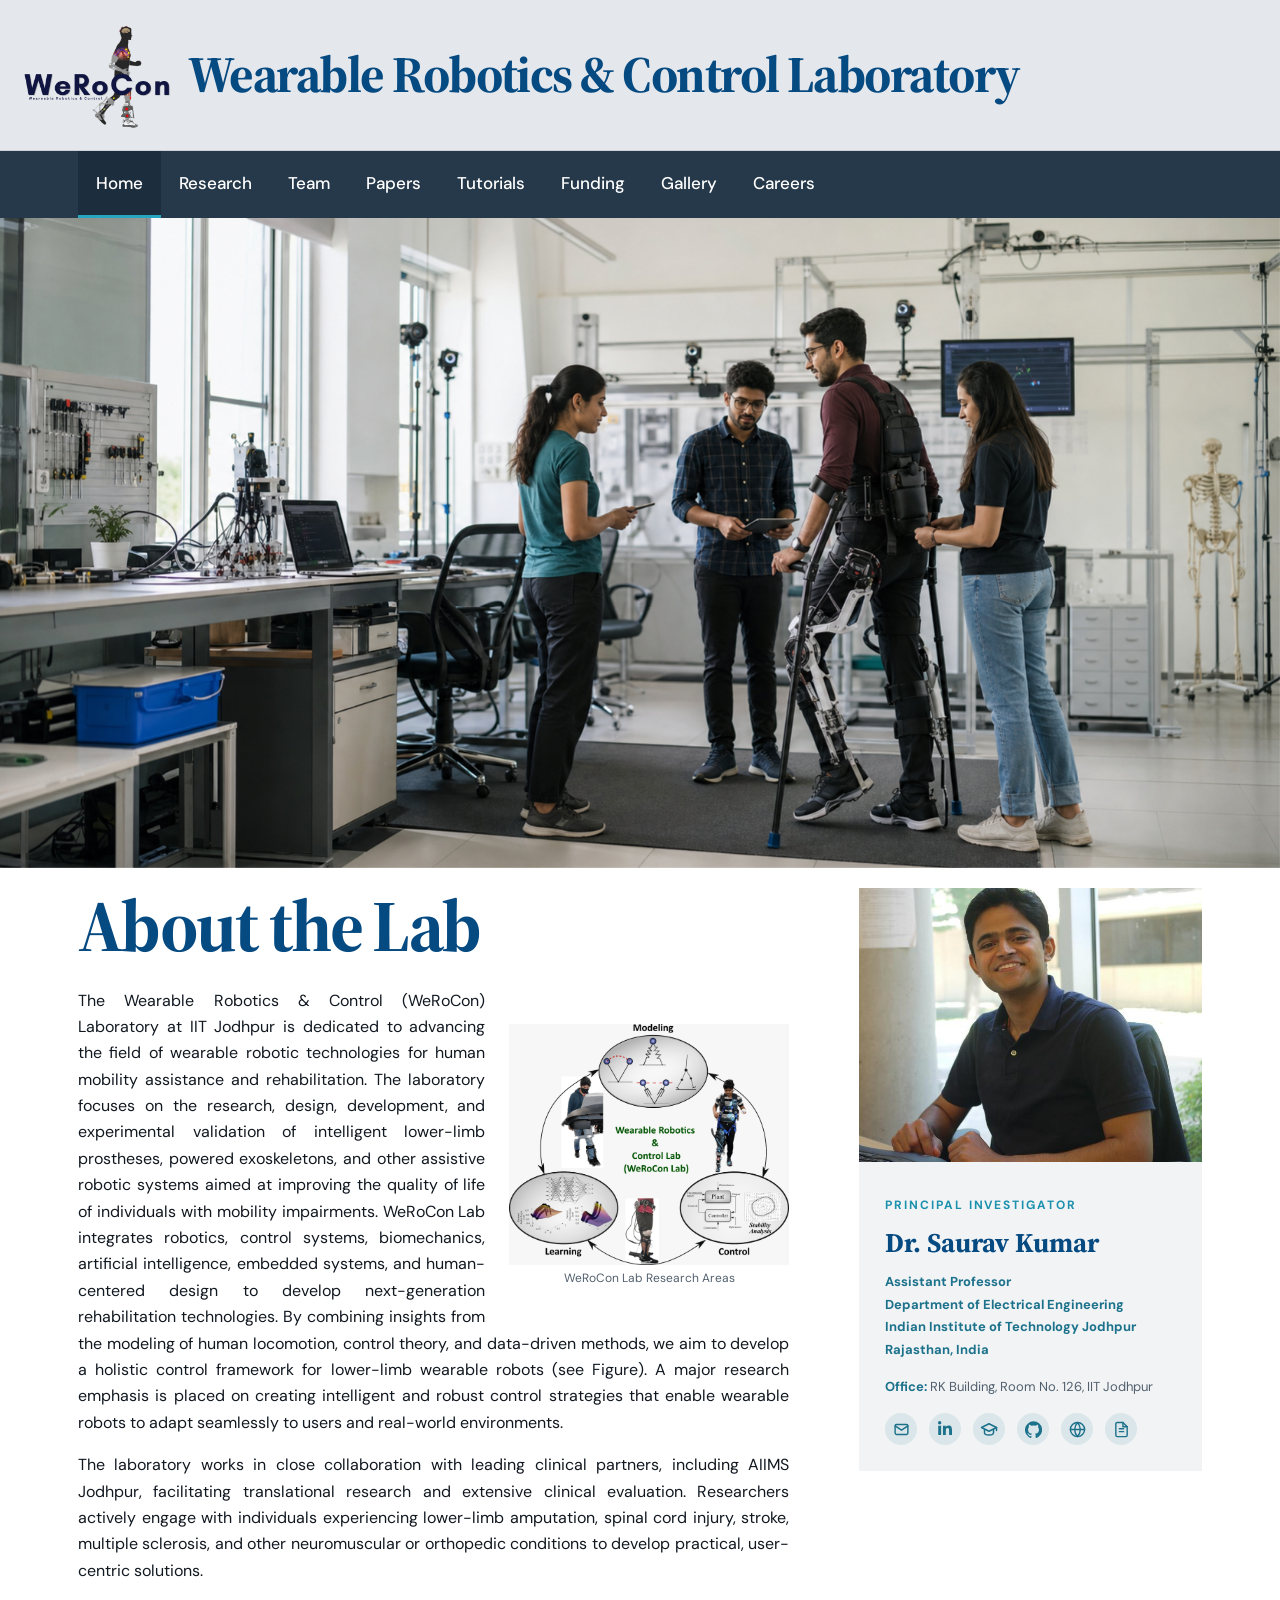
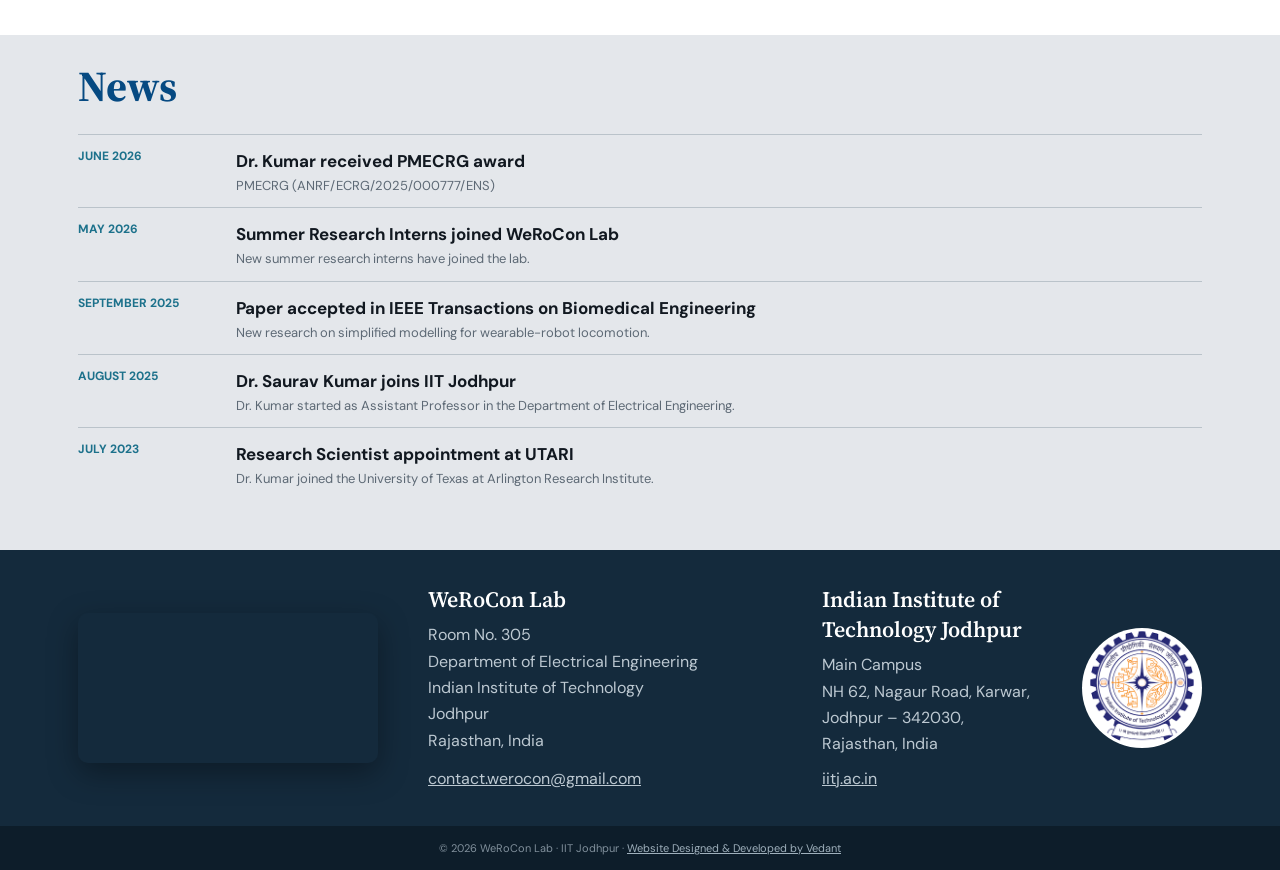
==== commit 2df9383e: "Fix duplicate news section in index.html" ====
--- a/index.html
+++ b/index.html
@@ -1,6 +1,6 @@
 <!doctype html><html lang="en"><head><meta charset="utf-8"><meta name="viewport" content="width=device-width,initial-scale=1"><title>WeRoCon Lab | IIT Jodhpur</title><link rel="preconnect" href="https://fonts.googleapis.com"><link rel="preconnect" href="https://fonts.gstatic.com" crossorigin><link href="https://fonts.googleapis.com/css2?family=DM+Sans:wght@400;500;600;700&family=Source+Serif+4:wght@600;700&display=swap" rel="stylesheet"><style>
 :root{--blue:#064a82;--black:#111820;--light:#e6e9ed;--muted:#5d6975;--line:#d8dee4;--max:1180px}*{box-sizing:border-box}body{margin:0;color:var(--black);font:16px/1.65 'DM Sans',sans-serif;background:white}a{text-decoration:none;color:inherit}.wrap{max-width:var(--max);margin:auto;padding-left:28px;padding-right:28px}.mast{background:#e4e7eb;border-bottom:1px solid #cbd2d8}.mast .wrap{max-width:none;padding-left:0;padding-right:28px}.mastin{min-height:110px;display:flex;align-items:center;gap:14px}.labmark{width:66px;height:66px}.title strong{display:block;color:var(--blue);font:700 clamp(22px,4vw,56px)/1.08 'Source Serif 4',serif;letter-spacing:-.03em;white-space:nowrap}.title span{color:#57636e;text-transform:uppercase;letter-spacing:.11em;font-size:12px}nav{background:#26394a;color:white;position:sticky;top:0;z-index:10}.navin{display:flex;flex-wrap:wrap}.navin a{padding:18px 18px;border-bottom:3px solid transparent;font-size:17px;font-weight:500}.navin a:hover,.navin a.active{background:#1c2d3d;border-bottom-color:#27a6bf}
-.intro{display:grid;grid-template-columns:1.35fr .65fr;gap:70px;padding-top:20px;padding-bottom:35px}.eyebrow{color:#1c91ad;text-transform:uppercase;letter-spacing:.16em;font-weight:700;font-size:12px}h1,h2,h3{font-family:'Source Serif 4',serif}h1{color:var(--blue);font-size:clamp(43px,6vw,73px);line-height:1.02;letter-spacing:-.035em;margin:0 0 25px}.welcome .lead{font-size:20px;color:#435362}.welcome p{max-width:720px}.side-col{align-self:start;display:flex;flex-direction:column;gap:16px}.pi-card{background:#f1f3f5}.cycle-fig{margin:0;background:#f1f3f5;padding:0}.cycle-fig img{width:100%;height:auto;display:block}.cycle-fig figcaption{font-size:12.5px;color:#52606d;text-align:center;padding:4px 6px}.cycle-fig-inline{float:right;width:280px;max-width:40%;margin:36px 0 14px 24px;background:#f1f3f5}.cycle-fig-inline img{width:100%;height:auto;display:block}.cycle-fig-inline figcaption{font-size:12px;color:#52606d;text-align:center;padding:4px 6px}.pi-card img{width:100%;aspect-ratio:1.25/1;object-fit:cover;object-position:center 25%}.pi-copy{padding:26px}.pi-card h2{color:var(--blue);font-size:27px;margin:5px 0;white-space:nowrap}.role{font-size:13px;color:#1c718b;font-weight:700;margin-bottom:17px}.pi-card p{font-size:14px;color:#52606d;margin-bottom:0}.profile{display:inline-block;color:var(--blue);font-weight:700;font-size:13px;margin-top:15px}.block{background:#e4e7eb;padding-top:16px;padding-bottom:50px}.block h2{color:var(--blue);font-size:43px;margin:0 0 12px}.socials{display:flex;gap:12px;margin-top:16px}.socials a{color:#1c718b;display:inline-flex;align-items:center;justify-content:center;width:32px;height:32px;border-radius:50%;background:rgba(28,113,139,.1);transition:color .15s ease,transform .15s ease,background .15s ease}.socials a:hover{background:rgba(6,74,130,.14);color:var(--blue);transform:translateY(-2px)}.socials svg{display:block}.pi-office{font-size:13px;color:#52606d;margin-top:14px}.pi-office b{color:#1c718b}.news-item{display:grid;grid-template-columns:130px 1fr;gap:28px;border-top:1px solid #bac3ca;padding:12px 0}.date{color:#1c718b;font-size:12px;font-weight:700}.news-item h3{font-family:'DM Sans';font-size:17px;margin:0 0 2px}.news-item p{color:var(--muted);font-size:13px;line-height:1.4;margin:0;white-space:nowrap;overflow:hidden;text-overflow:ellipsis}.tag{font-size:10px;letter-spacing:.1em;text-transform:uppercase;border:1px solid #aab4bd;border-radius:16px;padding:4px 10px;height:max-content}
+.intro{display:grid;grid-template-columns:1.35fr .65fr;gap:70px;padding-top:20px;padding-bottom:35px}.eyebrow{color:#1c91ad;text-transform:uppercase;letter-spacing:.16em;font-weight:700;font-size:12px}h1,h2,h3{font-family:'Source Serif 4',serif}h1{color:var(--blue);font-size:clamp(43px,6vw,73px);line-height:1.02;letter-spacing:-.035em;margin:0 0 25px}.welcome .lead{font-size:20px;color:#435362}.welcome p{max-width:720px;text-align:justify}.side-col{align-self:start;display:flex;flex-direction:column;gap:16px}.pi-card{background:#f1f3f5}.cycle-fig{margin:0;background:#f1f3f5;padding:0}.cycle-fig img{width:100%;height:auto;display:block}.cycle-fig figcaption{font-size:12.5px;color:#52606d;text-align:center;padding:4px 6px}.cycle-fig-inline{float:right;width:280px;max-width:40%;margin:36px 0 14px 24px}.cycle-fig-inline img{width:100%;height:auto;display:block}.cycle-fig-inline figcaption{font-size:12px;color:#52606d;text-align:center;padding:4px 6px}.pi-card img{width:100%;aspect-ratio:1.25/1;object-fit:cover;object-position:center 25%}.pi-copy{padding:26px}.pi-card h2{color:var(--blue);font-size:27px;margin:5px 0;white-space:nowrap}.role{font-size:13px;color:#1c718b;font-weight:700;margin-bottom:17px}.pi-card p{font-size:14px;color:#52606d;margin-bottom:0}.profile{display:inline-block;color:var(--blue);font-weight:700;font-size:13px;margin-top:15px}.block{background:#e4e7eb;padding-top:16px;padding-bottom:50px}.block h2{color:var(--blue);font-size:43px;margin:0 0 12px}.socials{display:flex;gap:12px;margin-top:16px}.socials a{color:#1c718b;display:inline-flex;align-items:center;justify-content:center;width:32px;height:32px;border-radius:50%;background:rgba(28,113,139,.1);transition:color .15s ease,transform .15s ease,background .15s ease}.socials a:hover{background:rgba(6,74,130,.14);color:var(--blue);transform:translateY(-2px)}.socials svg{display:block}.pi-office{font-size:13px;color:#52606d;margin-top:14px}.pi-office b{color:#1c718b}.news-item{display:grid;grid-template-columns:130px 1fr;gap:28px;border-top:1px solid #bac3ca;padding:12px 0}.date{color:#1c718b;font-size:12px;font-weight:700}.news-item h3{font-family:'DM Sans';font-size:17px;margin:0 0 2px}.news-item p{color:var(--muted);font-size:13px;line-height:1.4;margin:0;white-space:nowrap;overflow:hidden;text-overflow:ellipsis}.tag{font-size:10px;letter-spacing:.1em;text-transform:uppercase;border:1px solid #aab4bd;border-radius:16px;padding:4px 10px;height:max-content}
 footer{background:#142a3c;color:#d5dce2}
 .footin{display:grid;grid-template-columns:auto 1fr auto;gap:50px;align-items:stretch;padding-top:26px;padding-bottom:26px}.lab-video{align-self:center}
 .foot-link{display:inline-block;margin-top:8px}.address{display:flex;flex-direction:column;justify-content:space-between}.iitj .foot-body{display:flex;flex-direction:column;justify-content:space-between;flex:1}
@@ -39,7 +39,7 @@
 <header class="mast"><div class="mastin" style="padding-left:24px"><div style="display:flex;align-items:center;gap:14px"><img class="brand-logo" style="width:150px;height:auto;object-fit:contain" src="werocon-logo.png" alt="WeRoCon logo"><div class="title"><strong>Wearable Robotics &amp; Control Laboratory</strong></div></div></div></header>
 <nav><div class="wrap navin"><a class="active" href="index.html">Home</a><a href="research.html">Research</a><a href="team.html">Team</a><a href="papers.html">Papers</a><a href="tutorials.html">Tutorials</a><a href="funding.html">Funding</a><a href="gallery.html">Gallery</a><a href="careers.html">Careers</a></div></nav><img class="hero-photo" src="lab-hero.png" alt="Researchers working with a wearable robot in the laboratory">
 <main><section class="wrap intro"><article class="welcome"><h1>About the Lab</h1><figure class="cycle-fig-inline"><img src="lab-cycle.png" alt="WeRoCon Lab research cycle: modeling, learning and control of wearable robots"><figcaption>WeRoCon Lab Research Areas</figcaption></figure><p style="margin-bottom:0">The Wearable Robotics &amp; Control (WeRoCon) Laboratory at IIT Jodhpur is dedicated to advancing the field of wearable robotic technologies for human mobility assistance and rehabilitation. The laboratory focuses on the research, design, development, and experimental validation of intelligent lower-limb prostheses, powered exoskeletons, and other assistive robotic systems aimed at improving the quality of life of individuals with mobility impairments. WeRoCon Lab integrates robotics, control systems, biomechanics, artificial intelligence, embedded systems, and human-centered design to develop next-generation rehabilitation technologies. By combining insights from the modeling of human locomotion, control theory, and data-driven methods, we aim to develop a holistic control framework for lower-limb wearable robots (see Figure). A major research emphasis is placed on creating intelligent and robust control strategies that enable wearable robots to adapt seamlessly to users and real-world environments.</p><p>The laboratory works in close collaboration with leading clinical partners, including AIIMS Jodhpur, facilitating translational research and extensive clinical evaluation. Researchers actively engage with individuals experiencing lower-limb amputation, spinal cord injury, stroke, multiple sclerosis, and other neuromuscular or orthopedic conditions to develop practical, user-centric solutions.</p></article><aside class="side-col"><div class="pi-card"><img src="saurav.png" alt="Dr Saurav Kumar"><div class="pi-copy"><div class="eyebrow">Principal Investigator</div><h2>Dr. Saurav Kumar</h2><div class="role" style="line-height:1.75;margin-bottom:0">Assistant Professor<br>Department of Electrical Engineering<br>Indian Institute of Technology Jodhpur<br>Rajasthan, India</div><div class="pi-office"><b>Office:</b> RK Building, Room No. 126, IIT Jodhpur</div><div class="socials"><a href="mailto:sauravk@iitj.ac.in" aria-label="Email"><svg viewBox="0 0 24 24" width="17" height="17" fill="none" stroke="currentColor" stroke-width="2" stroke-linecap="round" stroke-linejoin="round" aria-hidden="true"><rect x="3" y="5" width="18" height="14" rx="2"/><path d="m3 7 9 6 9-6"/></svg></a><a href="https://www.linkedin.com/in/sauravk1/" target="_blank" rel="noreferrer" aria-label="LinkedIn"><svg viewBox="0 0 448 512" width="16" height="16" fill="currentColor" aria-hidden="true"><path d="M100.28 448H7.4V148.9h92.88zM53.79 108.1C24.09 108.1 0 83.5 0 53.8a53.79 53.79 0 0 1 107.58 0c0 29.7-24.1 54.3-53.79 54.3zM447.9 448h-92.68V302.4c0-34.7-.7-79.2-48.29-79.2-48.29 0-55.69 37.7-55.69 76.7V448h-92.78V148.9h89.08v40.8h1.3c12.4-23.5 42.69-48.3 87.88-48.3 94 0 111.28 61.9 111.28 142.3z"/></svg></a><a href="https://scholar.google.com/citations?user=i-DtMzcAAAAJ&amp;hl=en" target="_blank" rel="noreferrer" aria-label="Google Scholar"><svg viewBox="0 0 24 24" width="18" height="18" fill="none" stroke="currentColor" stroke-width="2" stroke-linecap="round" stroke-linejoin="round" aria-hidden="true"><path d="M22 10 12 5 2 10l10 5 10-5z"/><path d="M6 12.5V17c0 1.7 2.7 3 6 3s6-1.3 6-3v-4.5"/><path d="M22 10v4"/></svg></a><a href="https://github.com/sauravk" target="_blank" rel="noreferrer" aria-label="GitHub"><svg viewBox="0 0 24 24" width="17" height="17" fill="currentColor" aria-hidden="true"><path d="M12 .5a12 12 0 0 0-3.79 23.39c.6.11.82-.26.82-.58v-2.03c-3.34.72-4.04-1.61-4.04-1.61-.55-1.39-1.34-1.76-1.34-1.76-1.09-.75.08-.73.08-.73 1.21.08 1.84 1.24 1.84 1.24 1.07 1.83 2.81 1.3 3.49.99.11-.78.42-1.3.76-1.6-2.67-.3-5.47-1.33-5.47-5.93 0-1.31.47-2.38 1.24-3.22-.12-.31-.54-1.52.12-3.18 0 0 1.01-.32 3.3 1.23a11.5 11.5 0 0 1 6 0c2.29-1.55 3.3-1.23 3.3-1.23.66 1.66.24 2.87.12 3.18.77.84 1.24 1.91 1.24 3.22 0 4.61-2.81 5.63-5.49 5.93.43.37.82 1.1.82 2.22v3.29c0 .32.22.7.83.58A12 12 0 0 0 12 .5z"/></svg></a><a href="https://sites.google.com/view/sauravkr/home" target="_blank" rel="noreferrer" aria-label="Personal website"><svg viewBox="0 0 24 24" width="17" height="17" fill="none" stroke="currentColor" stroke-width="2" stroke-linecap="round" stroke-linejoin="round" aria-hidden="true"><circle cx="12" cy="12" r="10"/><path d="M2 12h20"/><path d="M12 2a15.3 15.3 0 0 1 4 10 15.3 15.3 0 0 1-4 10 15.3 15.3 0 0 1-4-10 15.3 15.3 0 0 1 4-10z"/></svg></a><a href="https://drive.google.com/file/d/1aX9AjcbVFB9gWeaWd67H2MQp5Xzf6XrU/view?usp=sharing" target="_blank" rel="noreferrer" aria-label="CV"><svg viewBox="0 0 24 24" width="17" height="17" fill="none" stroke="currentColor" stroke-width="2" stroke-linecap="round" stroke-linejoin="round" aria-hidden="true"><path d="M14 2H6a2 2 0 0 0-2 2v16a2 2 0 0 0 2 2h12a2 2 0 0 0 2-2V8z"/><path d="M14 2v6h6"/><path d="M9 15h6"/><path d="M9 11h6"/></svg></a></div></div></div></aside></section>
-<section class="block"><div class="wrap"><h2>News</h2><article class="news-item"><time class="date">JUNE 2026</time><div><h3><a href="https://prism.serbonline.in/SRProposalDetails/c30d04090302be18605d83a7a1416ad24b0103af0312696cb60ad847810763b3fa5cf920b20b4ebc3e819732959107619412895b3c735ddac4195c4193c9f748e2439c99993b70224e1d00e8aeb9c7fdfe79f48dcf55b22f5574cf79" target="_blank" rel="noreferrer" style="color:inherit">Dr. Kumar received PMECRG award</a></h3><p>PMECRG (ANRF/ECRG/2025/000777/ENS) — physics-inspired neural networks for safe multi-terrain control of powered knee-ankle prosthetic legs.</p></div></article><article class="news-item"><time class="date">MAY 2026</time><div><h3>Summer Research Interns joined WeRoCon Lab</h3><p>New summer research interns have joined the lab.</p></div></article><article class="news-item"><time class="date">SEPTEMBER 2025</time><div><h3>Paper accepted in IEEE Transactions on Biomedical Engineering</h3><p>New research on simplified modelling for wearable-robot locomotion.</p></div></article><article class="news-item"><time class="date">AUGUST 2025</time><div><h3><a href="https://iitj.ac.in/People/Profile/b95f072b-c6e6-429f-8061-eb2500a51876" target="_blank" rel="noreferrer" style="color:inherit">Dr. Saurav Kumar joins IIT Jodhpur</a></h3><p>Dr. Kumar started as Assistant Professor in the Department of Electrical Engineering.</p></div></article><article class="news-item"><time class="date">JULY 2023</time><div><h3>Research Scientist appointment at UTARI</h3><p>Dr. Kumar joined the University of Texas at Arlington Research Institute.</p></div></article></div></section>
+<section class="block"><div class="wrap"><h2>News</h2><article class="news-item"><time class="date">JUNE 2026</time><div><h3><a href="https://prism.serbonline.in/SRProposalDetails/c30d04090302be18605d83a7a1416ad24b0103af0312696cb60ad847810763b3fa5cf920b20b4ebc3e819732959107619412895b3c735ddac4195c4193c9f748e2439c99993b70224e1d00e8aeb9c7fdfe79f48dcf55b22f5574cf79" target="_blank" rel="noreferrer" style="color:inherit">Dr. Kumar received PMECRG award</a></h3><p>PMECRG (ANRF/ECRG/2025/000777/ENS)</p></div></article><article class="news-item"><time class="date">MAY 2026</time><div><h3>Summer Research Interns joined WeRoCon Lab</h3><p>New summer research interns have joined the lab.</p></div></article><article class="news-item"><time class="date">SEPTEMBER 2025</time><div><h3>Paper accepted in IEEE Transactions on Biomedical Engineering</h3><p>New research on simplified modelling for wearable-robot locomotion.</p></div></article><article class="news-item"><time class="date">AUGUST 2025</time><div><h3><a href="https://iitj.ac.in/People/Profile/b95f072b-c6e6-429f-8061-eb2500a51876" target="_blank" rel="noreferrer" style="color:inherit">Dr. Saurav Kumar joins IIT Jodhpur</a></h3><p>Dr. Kumar started as Assistant Professor in the Department of Electrical Engineering.</p></div></article><article class="news-item"><time class="date">JULY 2023</time><div><h3>Research Scientist appointment at UTARI</h3><p>Dr. Kumar joined the University of Texas at Arlington Research Institute.</p></div></article></div></section>
 </main>
 <footer><div class="wrap footin" style="grid-template-columns:auto 1fr auto;gap:50px;padding-top:34px;padding-bottom:34px"><video class="lab-video" src="werocon-video.mp4" autoplay muted loop playsinline></video><div class="address"><div class="foot-body"><strong>WeRoCon Lab</strong><p>Room No. 305<br>Department of Electrical Engineering<br>Indian Institute of Technology<br>Jodhpur<br>Rajasthan, India</p></div><a class="foot-link" href="mailto:contact.werocon@gmail.com" style="color:#bdc9d2;text-decoration:underline">contact.werocon@gmail.com</a></div><div class="iitj" style="display:flex;align-items:stretch;gap:16px;text-align:left;flex-direction:row-reverse"><a href="https://www.iitj.ac.in/" target="_blank" rel="noreferrer" style="align-self:flex-start"><img class="official-logo" src="iitj-logo.png" alt="Official IIT Jodhpur logo"></a><div class="foot-body"><b>Indian Institute of Technology Jodhpur</b><span style="font-size:16px;color:#bdc9d2;line-height:1.65;display:block">Main Campus<br>NH 62, Nagaur Road, Karwar,<br>Jodhpur – 342030,<br>Rajasthan, India</span><a class="foot-link" href="https://www.iitj.ac.in/" target="_blank" rel="noreferrer" style="color:#bdc9d2;text-decoration:underline">iitj.ac.in</a></div></div></div><div class="copyright">© 2026 WeRoCon Lab · IIT Jodhpur · <a href="https://vedantxsh23.github.io/Portfolio_vedant/vedant-portfolio.html#projects" target="_blank" rel="noreferrer" style="color:#9fb0bc;text-decoration:underline">Website Designed &amp; Developed by Vedant</a></div></footer>
 </body></html>
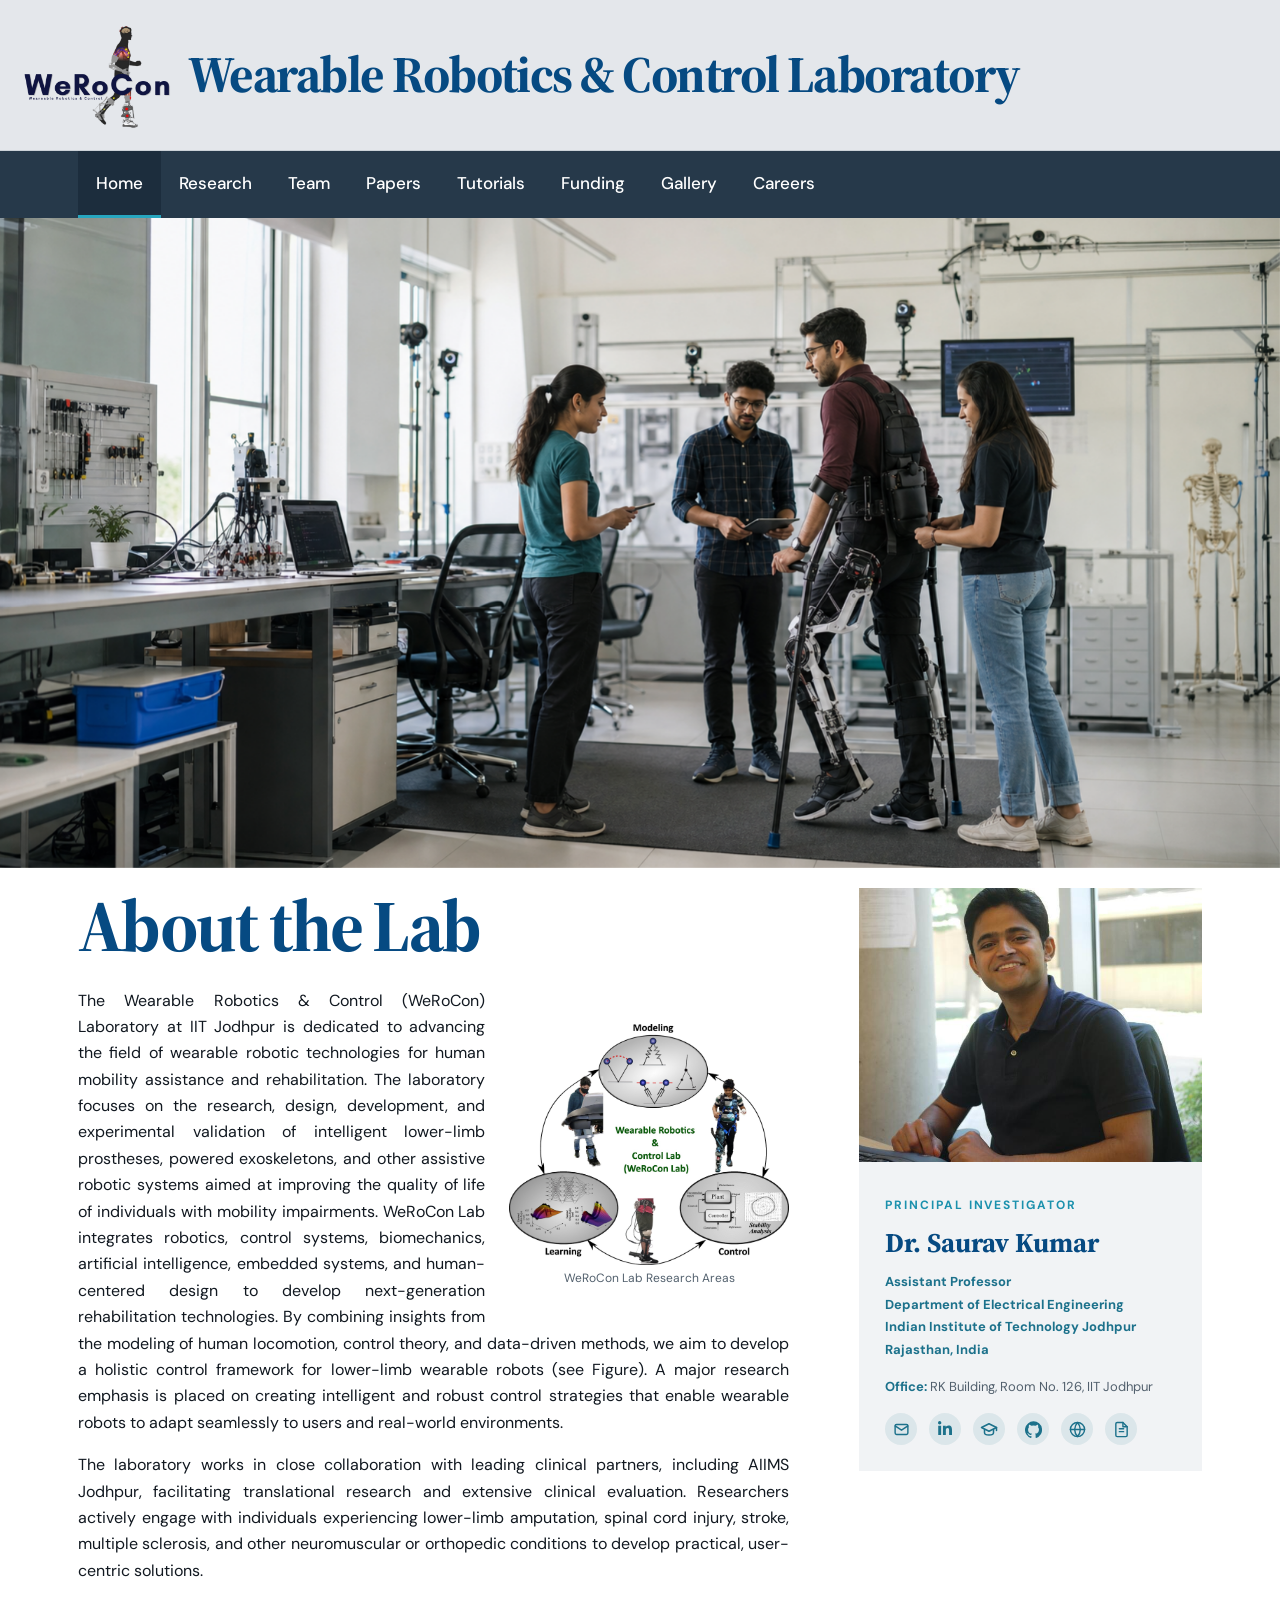
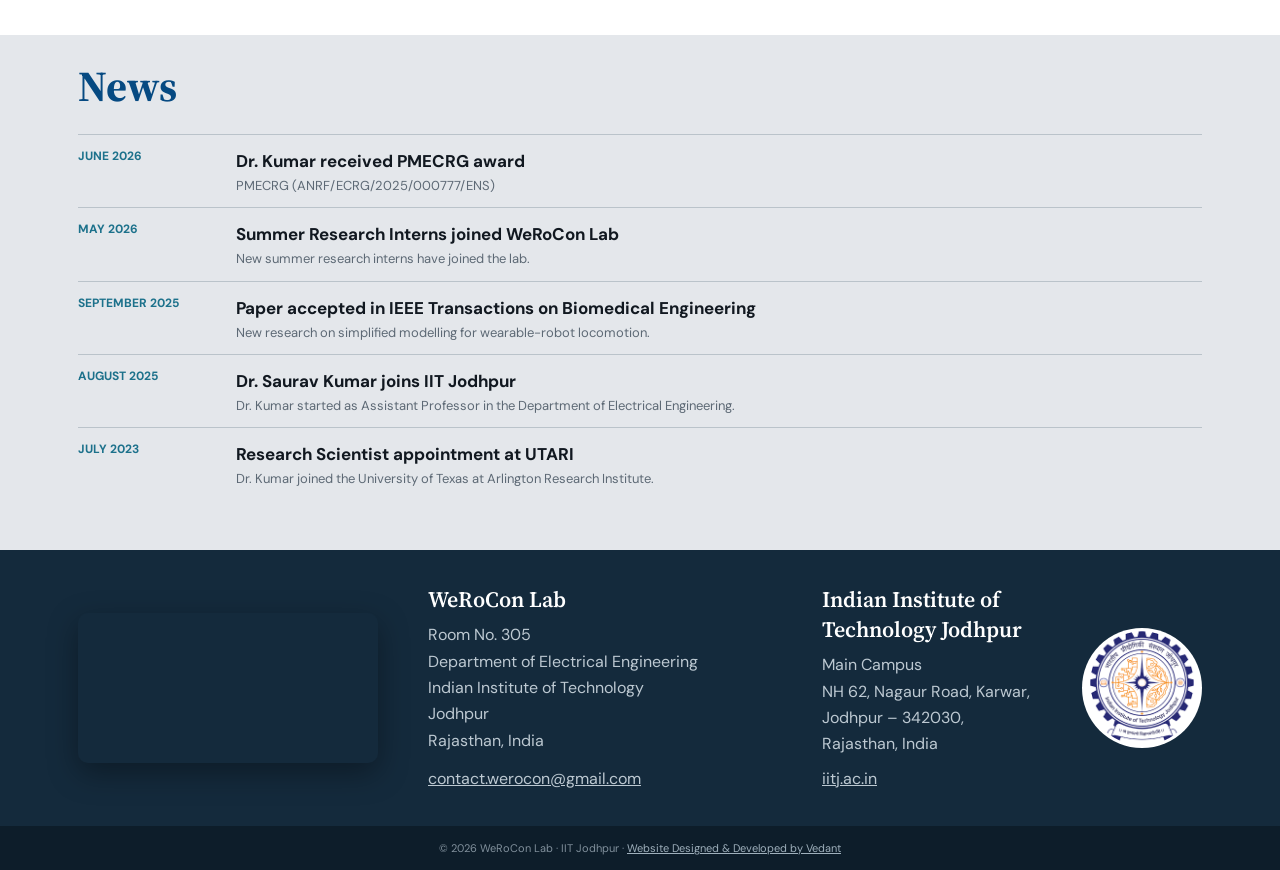
==== commit 2318512b: "Fix HTML structure and update lab information" ====
--- a/index.html
+++ b/index.html
@@ -38,7 +38,7 @@
 </style><style>.brand-logo{width:240px;height:108px;object-fit:contain;object-position:left center}.hero-photo{display:block;width:100%;height:min(54vw,650px);min-height:340px;object-fit:cover;object-position:center}@media(max-width:540px){.brand-logo{width:165px;height:75px}.hero-photo{min-height:250px}}</style></head><body>
 <header class="mast"><div class="mastin" style="padding-left:24px"><div style="display:flex;align-items:center;gap:14px"><img class="brand-logo" style="width:150px;height:auto;object-fit:contain" src="werocon-logo.png" alt="WeRoCon logo"><div class="title"><strong>Wearable Robotics &amp; Control Laboratory</strong></div></div></div></header>
 <nav><div class="wrap navin"><a class="active" href="index.html">Home</a><a href="research.html">Research</a><a href="team.html">Team</a><a href="papers.html">Papers</a><a href="tutorials.html">Tutorials</a><a href="funding.html">Funding</a><a href="gallery.html">Gallery</a><a href="careers.html">Careers</a></div></nav><img class="hero-photo" src="lab-hero.png" alt="Researchers working with a wearable robot in the laboratory">
-<main><section class="wrap intro"><article class="welcome"><h1>About the Lab</h1><figure class="cycle-fig-inline"><img src="lab-cycle.png" alt="WeRoCon Lab research cycle: modeling, learning and control of wearable robots"><figcaption>WeRoCon Lab Research Areas</figcaption></figure><p style="margin-bottom:0">The Wearable Robotics &amp; Control (WeRoCon) Laboratory at IIT Jodhpur is dedicated to advancing the field of wearable robotic technologies for human mobility assistance and rehabilitation. The laboratory focuses on the research, design, development, and experimental validation of intelligent lower-limb prostheses, powered exoskeletons, and other assistive robotic systems aimed at improving the quality of life of individuals with mobility impairments. WeRoCon Lab integrates robotics, control systems, biomechanics, artificial intelligence, embedded systems, and human-centered design to develop next-generation rehabilitation technologies. By combining insights from the modeling of human locomotion, control theory, and data-driven methods, we aim to develop a holistic control framework for lower-limb wearable robots (see Figure). A major research emphasis is placed on creating intelligent and robust control strategies that enable wearable robots to adapt seamlessly to users and real-world environments.</p><p>The laboratory works in close collaboration with leading clinical partners, including AIIMS Jodhpur, facilitating translational research and extensive clinical evaluation. Researchers actively engage with individuals experiencing lower-limb amputation, spinal cord injury, stroke, multiple sclerosis, and other neuromuscular or orthopedic conditions to develop practical, user-centric solutions.</p></article><aside class="side-col"><div class="pi-card"><img src="saurav.png" alt="Dr Saurav Kumar"><div class="pi-copy"><div class="eyebrow">Principal Investigator</div><h2>Dr. Saurav Kumar</h2><div class="role" style="line-height:1.75;margin-bottom:0">Assistant Professor<br>Department of Electrical Engineering<br>Indian Institute of Technology Jodhpur<br>Rajasthan, India</div><div class="pi-office"><b>Office:</b> RK Building, Room No. 126, IIT Jodhpur</div><div class="socials"><a href="mailto:sauravk@iitj.ac.in" aria-label="Email"><svg viewBox="0 0 24 24" width="17" height="17" fill="none" stroke="currentColor" stroke-width="2" stroke-linecap="round" stroke-linejoin="round" aria-hidden="true"><rect x="3" y="5" width="18" height="14" rx="2"/><path d="m3 7 9 6 9-6"/></svg></a><a href="https://www.linkedin.com/in/sauravk1/" target="_blank" rel="noreferrer" aria-label="LinkedIn"><svg viewBox="0 0 448 512" width="16" height="16" fill="currentColor" aria-hidden="true"><path d="M100.28 448H7.4V148.9h92.88zM53.79 108.1C24.09 108.1 0 83.5 0 53.8a53.79 53.79 0 0 1 107.58 0c0 29.7-24.1 54.3-53.79 54.3zM447.9 448h-92.68V302.4c0-34.7-.7-79.2-48.29-79.2-48.29 0-55.69 37.7-55.69 76.7V448h-92.78V148.9h89.08v40.8h1.3c12.4-23.5 42.69-48.3 87.88-48.3 94 0 111.28 61.9 111.28 142.3z"/></svg></a><a href="https://scholar.google.com/citations?user=i-DtMzcAAAAJ&amp;hl=en" target="_blank" rel="noreferrer" aria-label="Google Scholar"><svg viewBox="0 0 24 24" width="18" height="18" fill="none" stroke="currentColor" stroke-width="2" stroke-linecap="round" stroke-linejoin="round" aria-hidden="true"><path d="M22 10 12 5 2 10l10 5 10-5z"/><path d="M6 12.5V17c0 1.7 2.7 3 6 3s6-1.3 6-3v-4.5"/><path d="M22 10v4"/></svg></a><a href="https://github.com/sauravk" target="_blank" rel="noreferrer" aria-label="GitHub"><svg viewBox="0 0 24 24" width="17" height="17" fill="currentColor" aria-hidden="true"><path d="M12 .5a12 12 0 0 0-3.79 23.39c.6.11.82-.26.82-.58v-2.03c-3.34.72-4.04-1.61-4.04-1.61-.55-1.39-1.34-1.76-1.34-1.76-1.09-.75.08-.73.08-.73 1.21.08 1.84 1.24 1.84 1.24 1.07 1.83 2.81 1.3 3.49.99.11-.78.42-1.3.76-1.6-2.67-.3-5.47-1.33-5.47-5.93 0-1.31.47-2.38 1.24-3.22-.12-.31-.54-1.52.12-3.18 0 0 1.01-.32 3.3 1.23a11.5 11.5 0 0 1 6 0c2.29-1.55 3.3-1.23 3.3-1.23.66 1.66.24 2.87.12 3.18.77.84 1.24 1.91 1.24 3.22 0 4.61-2.81 5.63-5.49 5.93.43.37.82 1.1.82 2.22v3.29c0 .32.22.7.83.58A12 12 0 0 0 12 .5z"/></svg></a><a href="https://sites.google.com/view/sauravkr/home" target="_blank" rel="noreferrer" aria-label="Personal website"><svg viewBox="0 0 24 24" width="17" height="17" fill="none" stroke="currentColor" stroke-width="2" stroke-linecap="round" stroke-linejoin="round" aria-hidden="true"><circle cx="12" cy="12" r="10"/><path d="M2 12h20"/><path d="M12 2a15.3 15.3 0 0 1 4 10 15.3 15.3 0 0 1-4 10 15.3 15.3 0 0 1-4-10 15.3 15.3 0 0 1 4-10z"/></svg></a><a href="https://drive.google.com/file/d/1aX9AjcbVFB9gWeaWd67H2MQp5Xzf6XrU/view?usp=sharing" target="_blank" rel="noreferrer" aria-label="CV"><svg viewBox="0 0 24 24" width="17" height="17" fill="none" stroke="currentColor" stroke-width="2" stroke-linecap="round" stroke-linejoin="round" aria-hidden="true"><path d="M14 2H6a2 2 0 0 0-2 2v16a2 2 0 0 0 2 2h12a2 2 0 0 0 2-2V8z"/><path d="M14 2v6h6"/><path d="M9 15h6"/><path d="M9 11h6"/></svg></a></div></div></div></aside></section>
+<main><section class="wrap intro"><article class="welcome"><h1>About the Lab</h1><figure class="cycle-fig-inline"><img src="lab-cycle.png" alt="WeRoCon Lab research cycle: modeling, learning and control of wearable robots"><figcaption>WeRoCon Lab Research Areas</figcaption></figure><p style="margin-bottom:0">The Wearable Robotics &amp; Control (WeRoCon) Laboratory at IIT Jodhpur is dedicated to advancing the field of wearable robotic technologies for human mobility assistance and rehabilitation. The laboratory focuses on the research, design, development, and experimental validation of intelligent lower-limb prostheses, powered exoskeletons, and other assistive robotic systems aimed at improving the quality of life of individuals with mobility impairments. WeRoCon Lab integrates robotics, control systems, biomechanics, artificial intelligence, embedded systems, and human-centered design to develop next-generation rehabilitation technologies. By combining insights from the modeling of human locomotion, control theory, and data-driven methods, we aim to develop a holistic control framework for lower-limb wearable robots (see Figure). A major research emphasis is placed on creating intelligent and robust control strategies that enable wearable robots to adapt seamlessly to users and real-world environments.</p><p>The laboratory works in close collaboration with leading clinical partners, including AIIMS Jodhpur, facilitating translational research and extensive clinical evaluation. Researchers actively engage with individuals experiencing lower-limb amputation, spinal cord injury, stroke, multiple sclerosis, and other neuromuscular or orthopedic conditions to develop practical, user-centric solutions.</p></article><aside class="side-col"><div class="pi-card"><img src="saurav.png" alt="Dr Saurav Kumar"><div class="pi-copy"><div class="eyebrow">Principal Investigator</div><h2>Dr. Saurav Kumar</h2><div class="role" style="line-height:1.75;margin-bottom:0">Assistant Professor<br>Department of Electrical Engineering<br>Indian Institute of Technology Jodhpur<br>Rajasthan, India</div><div class="pi-office"><b>Office:</b> RK Building, Room No. 126, IIT Jodhpur</div><div class="socials"><a href="mailto:sauravk@iitj.ac.in" aria-label="Email"><svg viewBox="0 0 24 24" width="17" height="17" fill="none" stroke="currentColor" stroke-width="2" stroke-linecap="round" stroke-linejoin="round" aria-hidden="true"><rect x="3" y="5" width="18" height="14" rx="2"/><path d="m3 7 9 6 9-6"/></svg></a><a href="https://www.linkedin.com/in/sauravk1/" target="_blank" rel="noreferrer" aria-label="LinkedIn"><svg viewBox="0 0 448 512" width="16" height="16" fill="currentColor" aria-hidden="true"><path d="M100.28 448H7.4V148.9h92.88zM53.79 108.1C24.09 108.1 0 83.5 0 53.8a53.79 53.79 0 0 1 107.58 0c0 29.7-24.1 54.3-53.79 54.3zM447.9 448h-92.68V302.4c0-34.7-.7-79.2-48.29-79.2-48.29 0-55.69 37.7-55.69 76.7V448h-92.78V148.9h89.08v40.8h1.3c12.4-23.5 42.69-48.3 87.88-48.3 94 0 111.28 61.9 111.28 142.3z"/></svg></a><a href="https://scholar.google.com/citations?user=i-DtMzcAAAAJ&amp;hl=en" target="_blank" rel="noreferrer" aria-label="Google Scholar"><svg viewBox="0 0 24 24" width="18" height="18" fill="none" stroke="currentColor" stroke-width="2" stroke-linecap="round" stroke-linejoin="round" aria-hidden="true"><path d="M22 10 12 5 2 10l10 5 10-5z"/><path d="M6 12.5V17c0 1.7 2.7 3 6 3s6-1.3 6-3v-4.5"/><path d="M22 10v4"/></svg></a><a href="https://github.com/sauravk-RI" target="_blank" rel="noreferrer" aria-label="GitHub"><svg viewBox="0 0 24 24" width="17" height="17" fill="currentColor" aria-hidden="true"><path d="M12 .5a12 12 0 0 0-3.79 23.39c.6.11.82-.26.82-.58v-2.03c-3.34.72-4.04-1.61-4.04-1.61-.55-1.39-1.34-1.76-1.34-1.76-1.09-.75.08-.73.08-.73 1.21.08 1.84 1.24 1.84 1.24 1.07 1.83 2.81 1.3 3.49.99.11-.78.42-1.3.76-1.6-2.67-.3-5.47-1.33-5.47-5.93 0-1.31.47-2.38 1.24-3.22-.12-.31-.54-1.52.12-3.18 0 0 1.01-.32 3.3 1.23a11.5 11.5 0 0 1 6 0c2.29-1.55 3.3-1.23 3.3-1.23.66 1.66.24 2.87.12 3.18.77.84 1.24 1.91 1.24 3.22 0 4.61-2.81 5.63-5.49 5.93.43.37.82 1.1.82 2.22v3.29c0 .32.22.7.83.58A12 12 0 0 0 12 .5z"/></svg></a><a href="https://sites.google.com/view/sauravkr/home" target="_blank" rel="noreferrer" aria-label="Personal website"><svg viewBox="0 0 24 24" width="17" height="17" fill="none" stroke="currentColor" stroke-width="2" stroke-linecap="round" stroke-linejoin="round" aria-hidden="true"><circle cx="12" cy="12" r="10"/><path d="M2 12h20"/><path d="M12 2a15.3 15.3 0 0 1 4 10 15.3 15.3 0 0 1-4 10 15.3 15.3 0 0 1-4-10 15.3 15.3 0 0 1 4-10z"/></svg></a><a href="https://drive.google.com/file/d/1aX9AjcbVFB9gWeaWd67H2MQp5Xzf6XrU/view?usp=sharing" target="_blank" rel="noreferrer" aria-label="CV"><svg viewBox="0 0 24 24" width="17" height="17" fill="none" stroke="currentColor" stroke-width="2" stroke-linecap="round" stroke-linejoin="round" aria-hidden="true"><path d="M14 2H6a2 2 0 0 0-2 2v16a2 2 0 0 0 2 2h12a2 2 0 0 0 2-2V8z"/><path d="M14 2v6h6"/><path d="M9 15h6"/><path d="M9 11h6"/></svg></a></div></div></div></aside></section>
 <section class="block"><div class="wrap"><h2>News</h2><article class="news-item"><time class="date">JUNE 2026</time><div><h3><a href="https://prism.serbonline.in/SRProposalDetails/c30d04090302be18605d83a7a1416ad24b0103af0312696cb60ad847810763b3fa5cf920b20b4ebc3e819732959107619412895b3c735ddac4195c4193c9f748e2439c99993b70224e1d00e8aeb9c7fdfe79f48dcf55b22f5574cf79" target="_blank" rel="noreferrer" style="color:inherit">Dr. Kumar received PMECRG award</a></h3><p>PMECRG (ANRF/ECRG/2025/000777/ENS)</p></div></article><article class="news-item"><time class="date">MAY 2026</time><div><h3>Summer Research Interns joined WeRoCon Lab</h3><p>New summer research interns have joined the lab.</p></div></article><article class="news-item"><time class="date">SEPTEMBER 2025</time><div><h3>Paper accepted in IEEE Transactions on Biomedical Engineering</h3><p>New research on simplified modelling for wearable-robot locomotion.</p></div></article><article class="news-item"><time class="date">AUGUST 2025</time><div><h3><a href="https://iitj.ac.in/People/Profile/b95f072b-c6e6-429f-8061-eb2500a51876" target="_blank" rel="noreferrer" style="color:inherit">Dr. Saurav Kumar joins IIT Jodhpur</a></h3><p>Dr. Kumar started as Assistant Professor in the Department of Electrical Engineering.</p></div></article><article class="news-item"><time class="date">JULY 2023</time><div><h3>Research Scientist appointment at UTARI</h3><p>Dr. Kumar joined the University of Texas at Arlington Research Institute.</p></div></article></div></section>
 </main>
 <footer><div class="wrap footin" style="grid-template-columns:auto 1fr auto;gap:50px;padding-top:34px;padding-bottom:34px"><video class="lab-video" src="werocon-video.mp4" autoplay muted loop playsinline></video><div class="address"><div class="foot-body"><strong>WeRoCon Lab</strong><p>Room No. 305<br>Department of Electrical Engineering<br>Indian Institute of Technology<br>Jodhpur<br>Rajasthan, India</p></div><a class="foot-link" href="mailto:contact.werocon@gmail.com" style="color:#bdc9d2;text-decoration:underline">contact.werocon@gmail.com</a></div><div class="iitj" style="display:flex;align-items:stretch;gap:16px;text-align:left;flex-direction:row-reverse"><a href="https://www.iitj.ac.in/" target="_blank" rel="noreferrer" style="align-self:flex-start"><img class="official-logo" src="iitj-logo.png" alt="Official IIT Jodhpur logo"></a><div class="foot-body"><b>Indian Institute of Technology Jodhpur</b><span style="font-size:16px;color:#bdc9d2;line-height:1.65;display:block">Main Campus<br>NH 62, Nagaur Road, Karwar,<br>Jodhpur – 342030,<br>Rajasthan, India</span><a class="foot-link" href="https://www.iitj.ac.in/" target="_blank" rel="noreferrer" style="color:#bdc9d2;text-decoration:underline">iitj.ac.in</a></div></div></div><div class="copyright">© 2026 WeRoCon Lab · IIT Jodhpur · <a href="https://vedantxsh23.github.io/Portfolio_vedant/vedant-portfolio.html#projects" target="_blank" rel="noreferrer" style="color:#9fb0bc;text-decoration:underline">Website Designed &amp; Developed by Vedant</a></div></footer>
